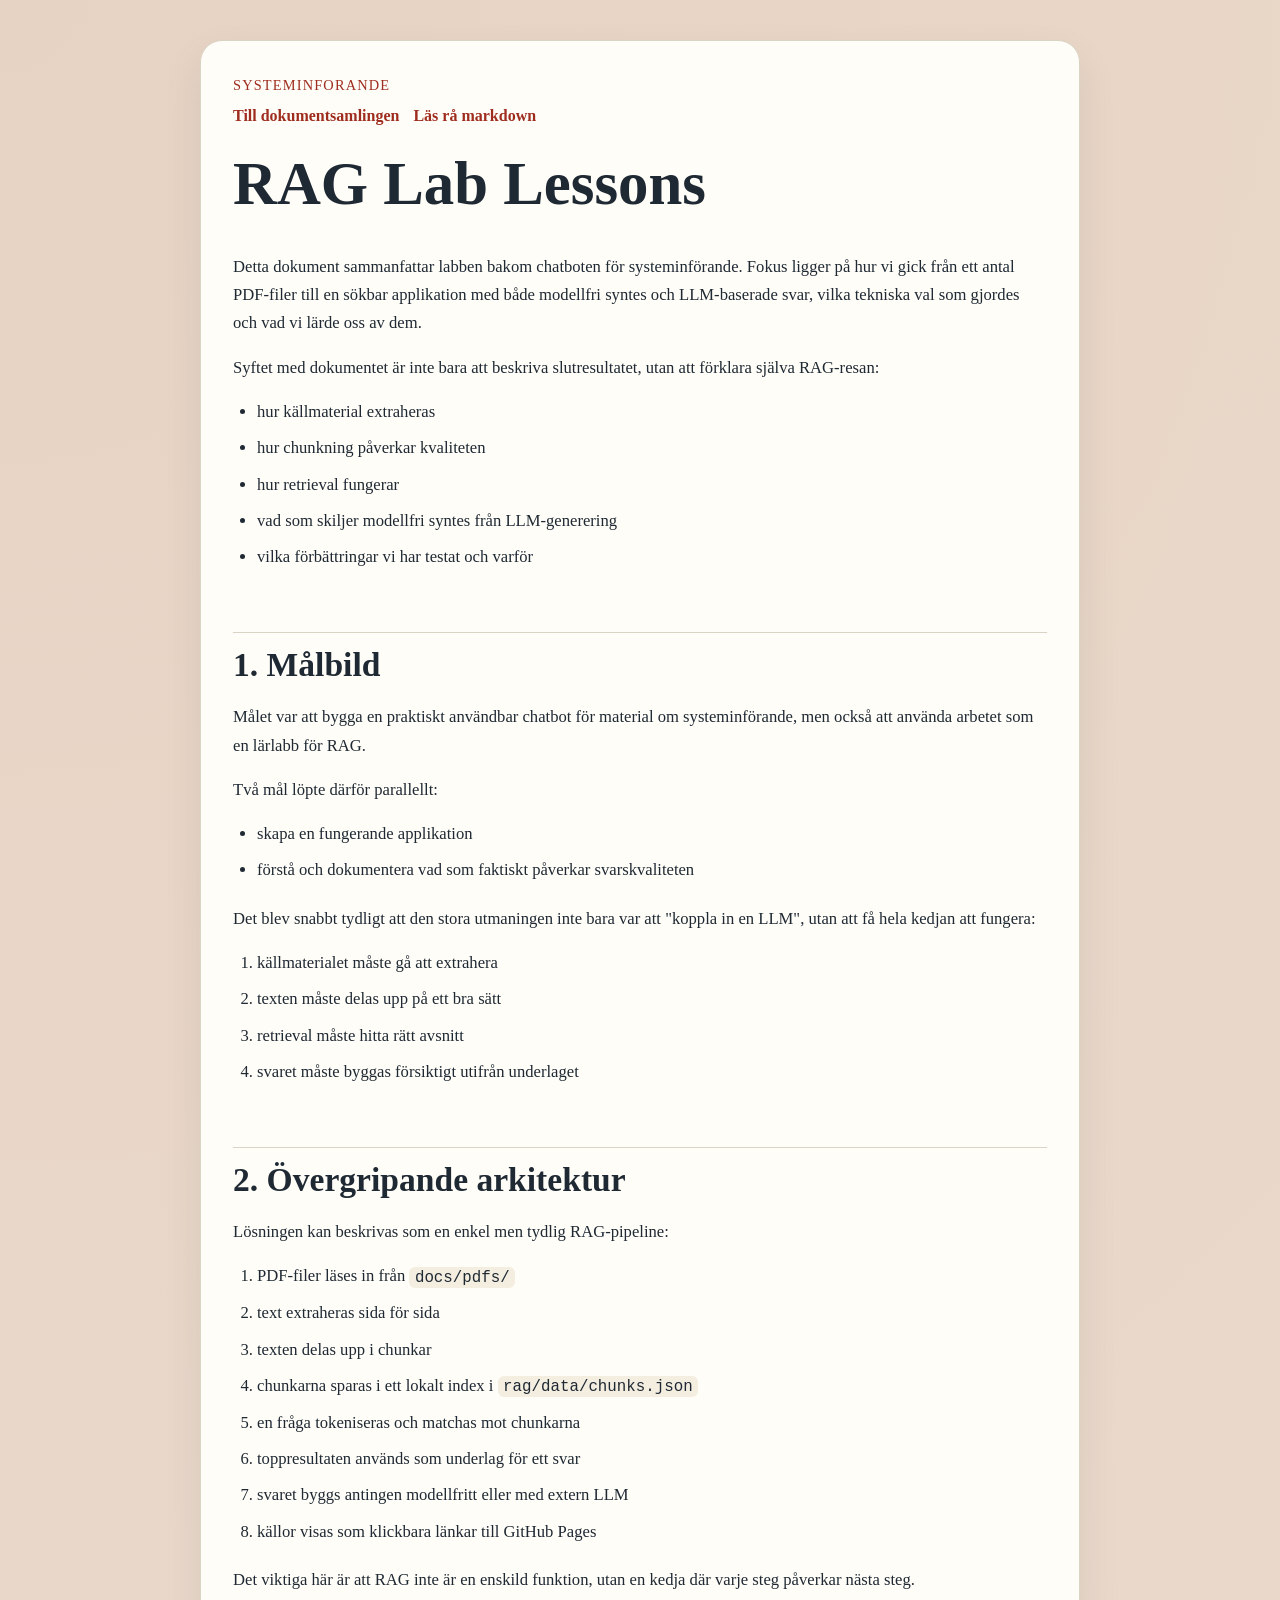
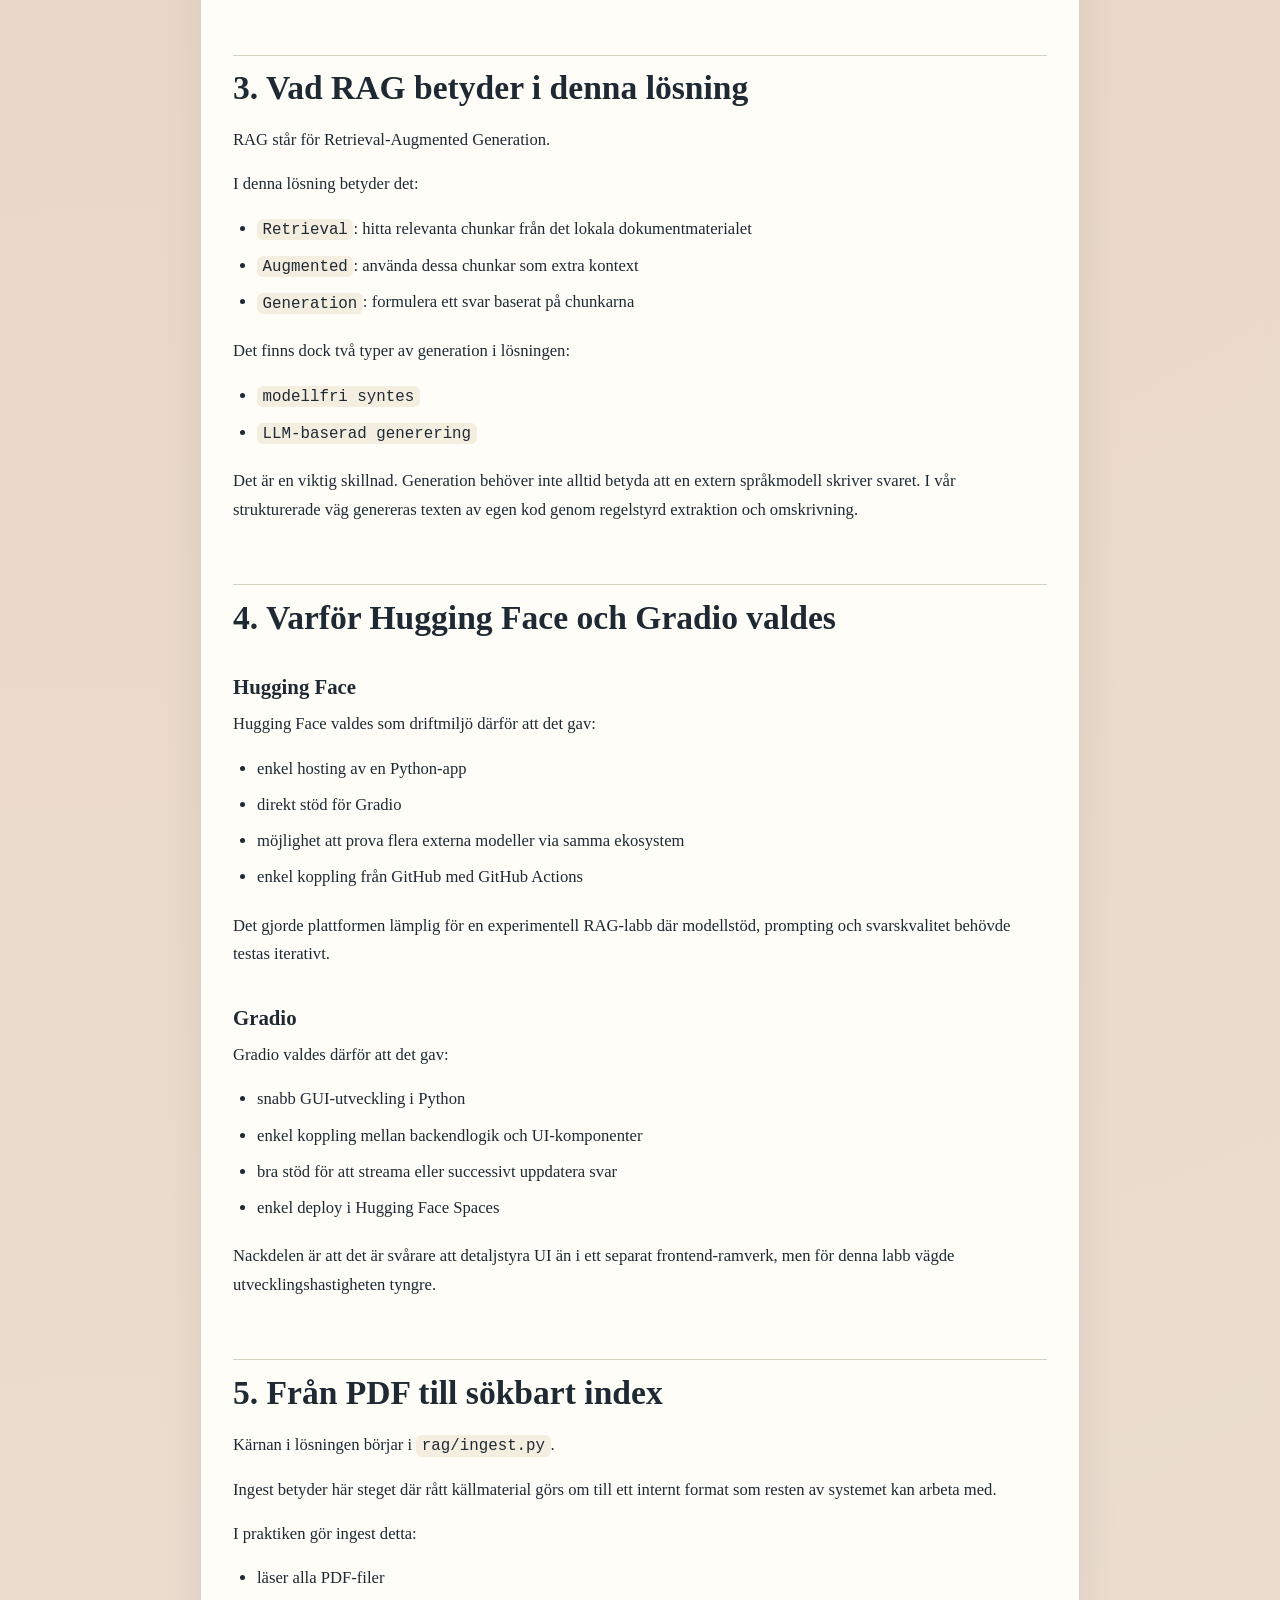
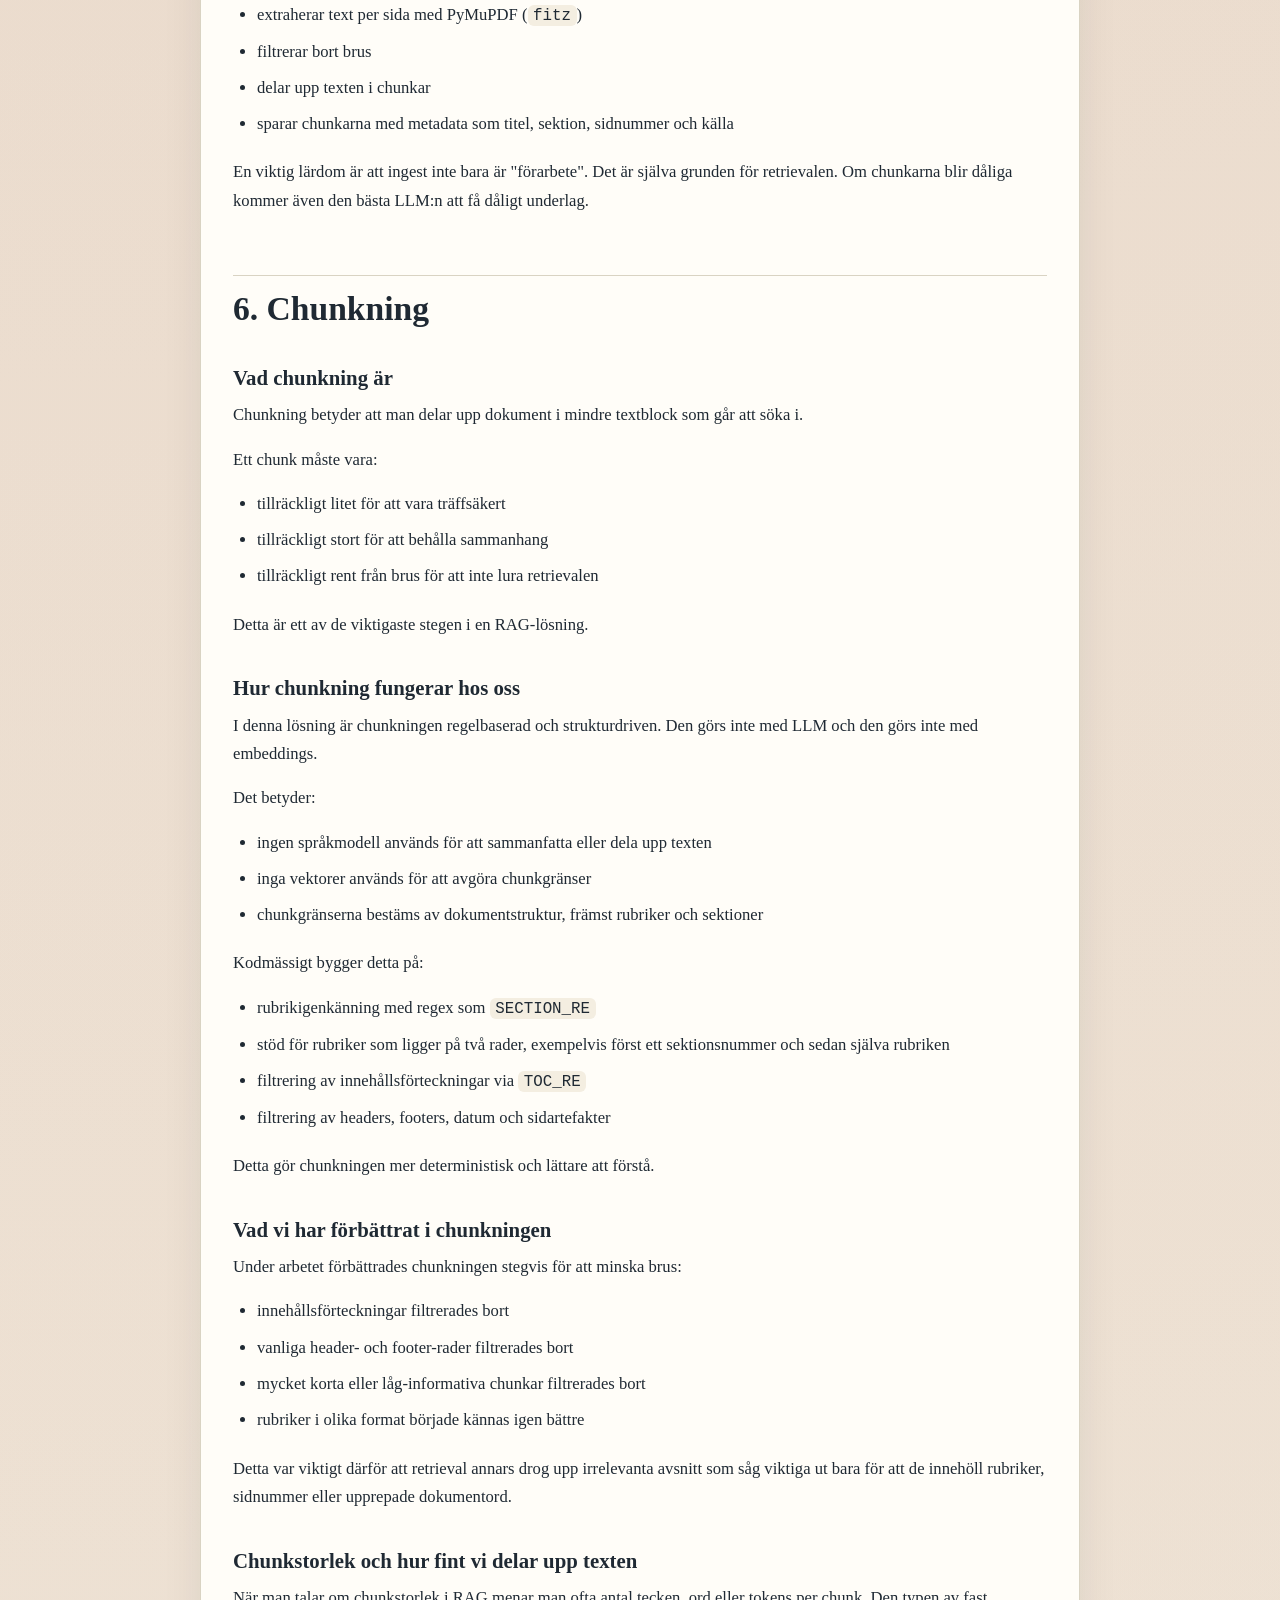
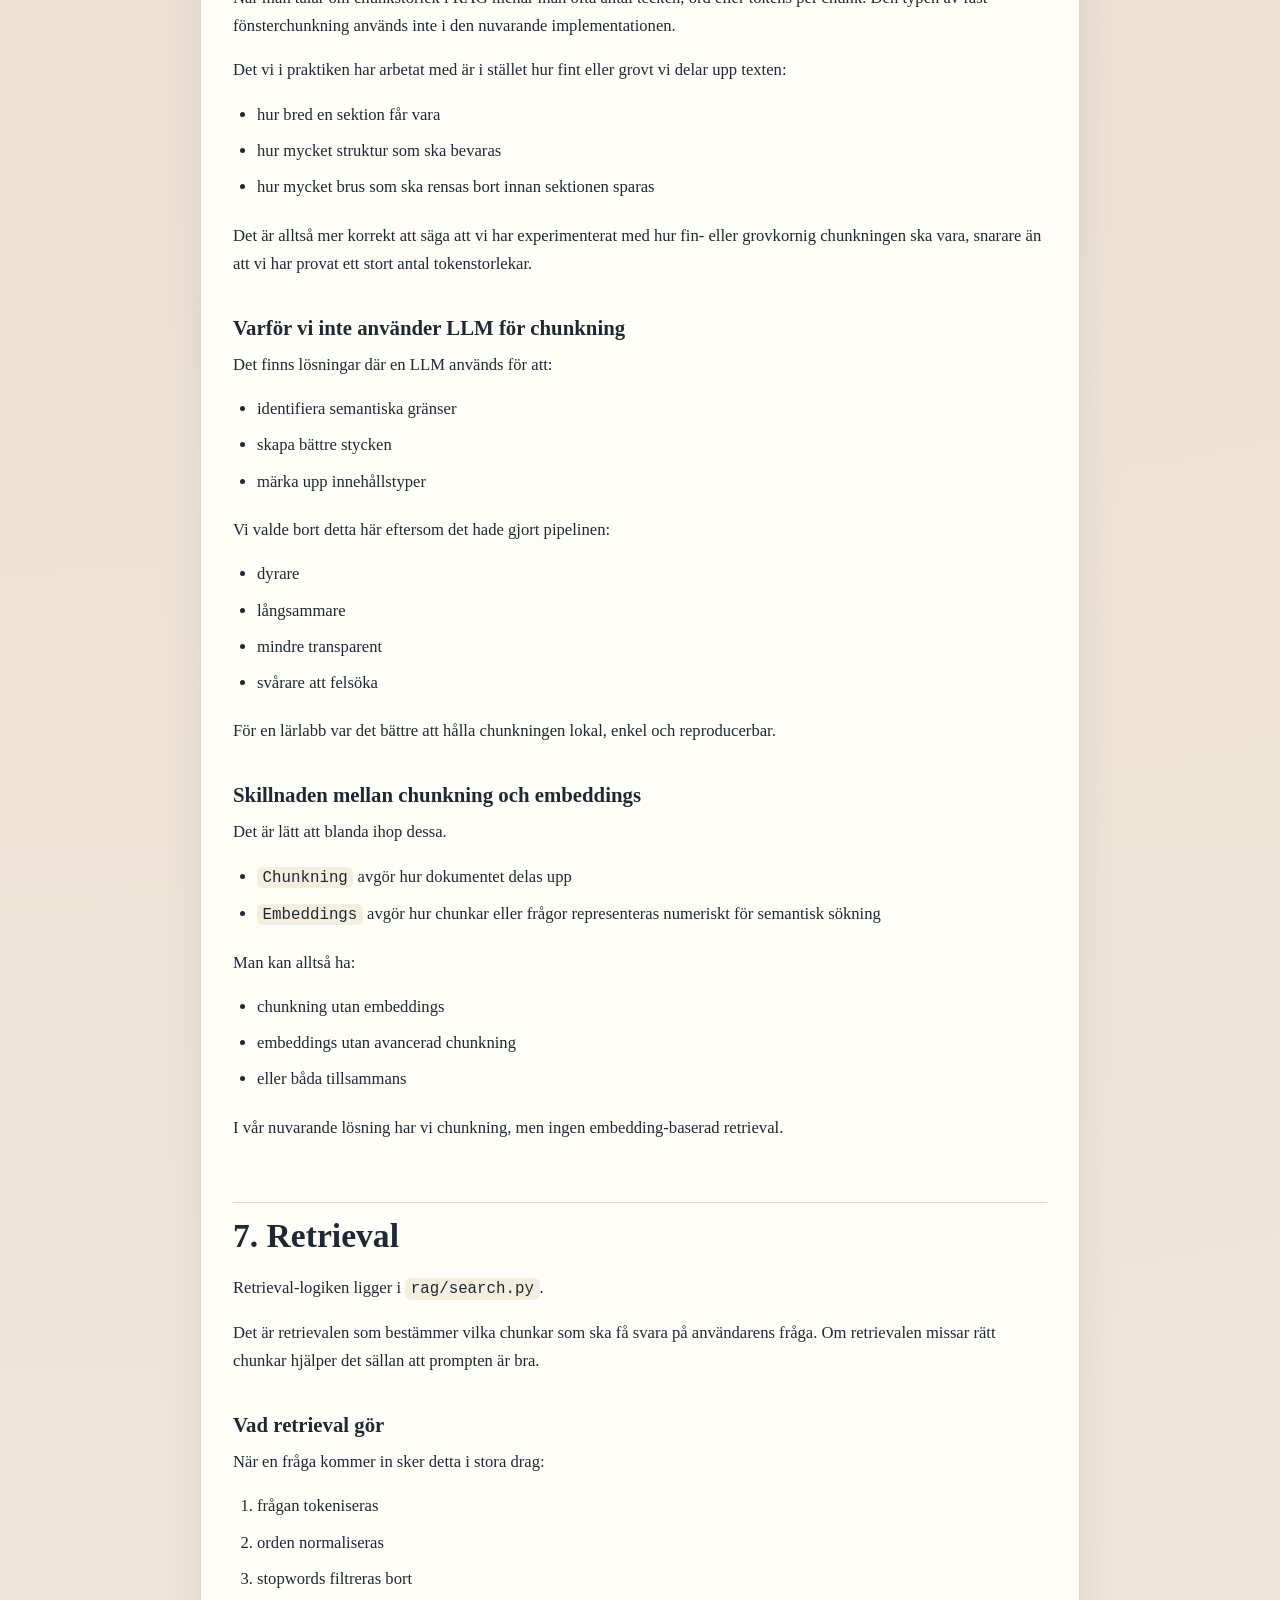
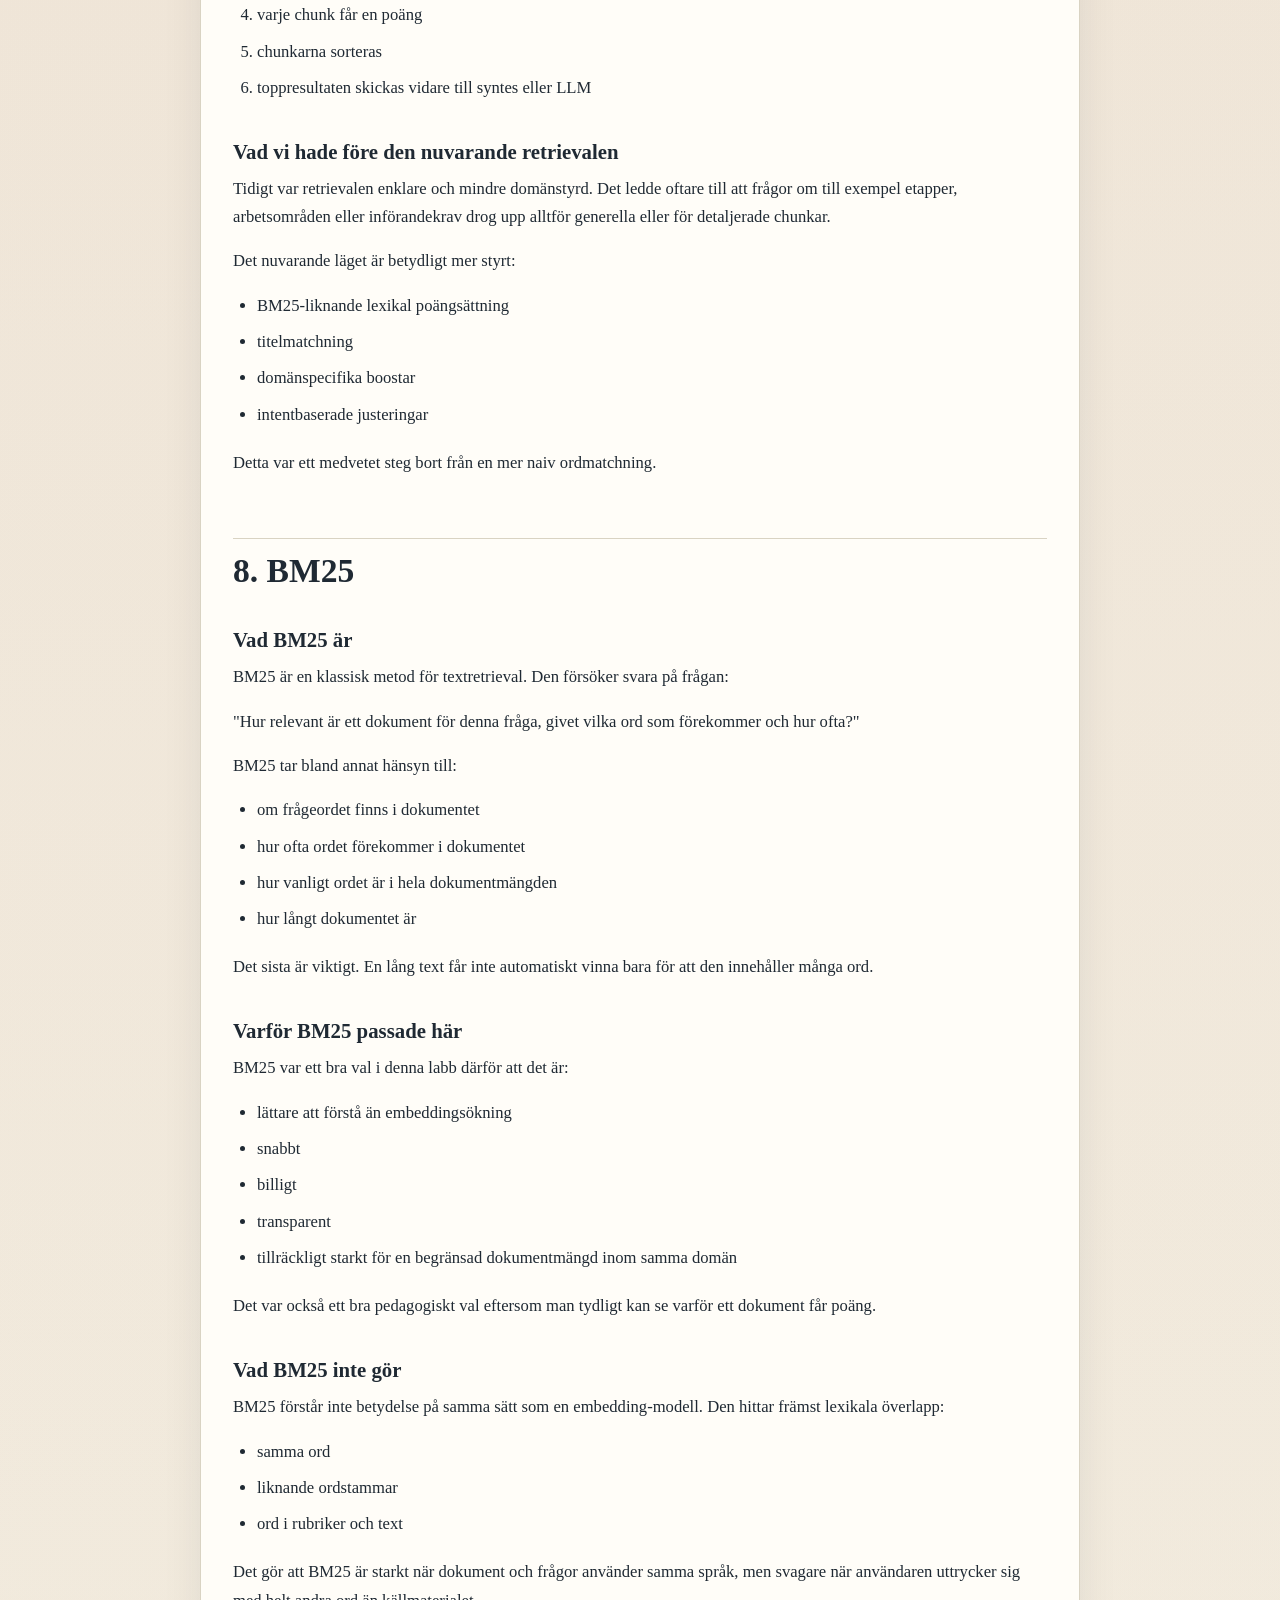
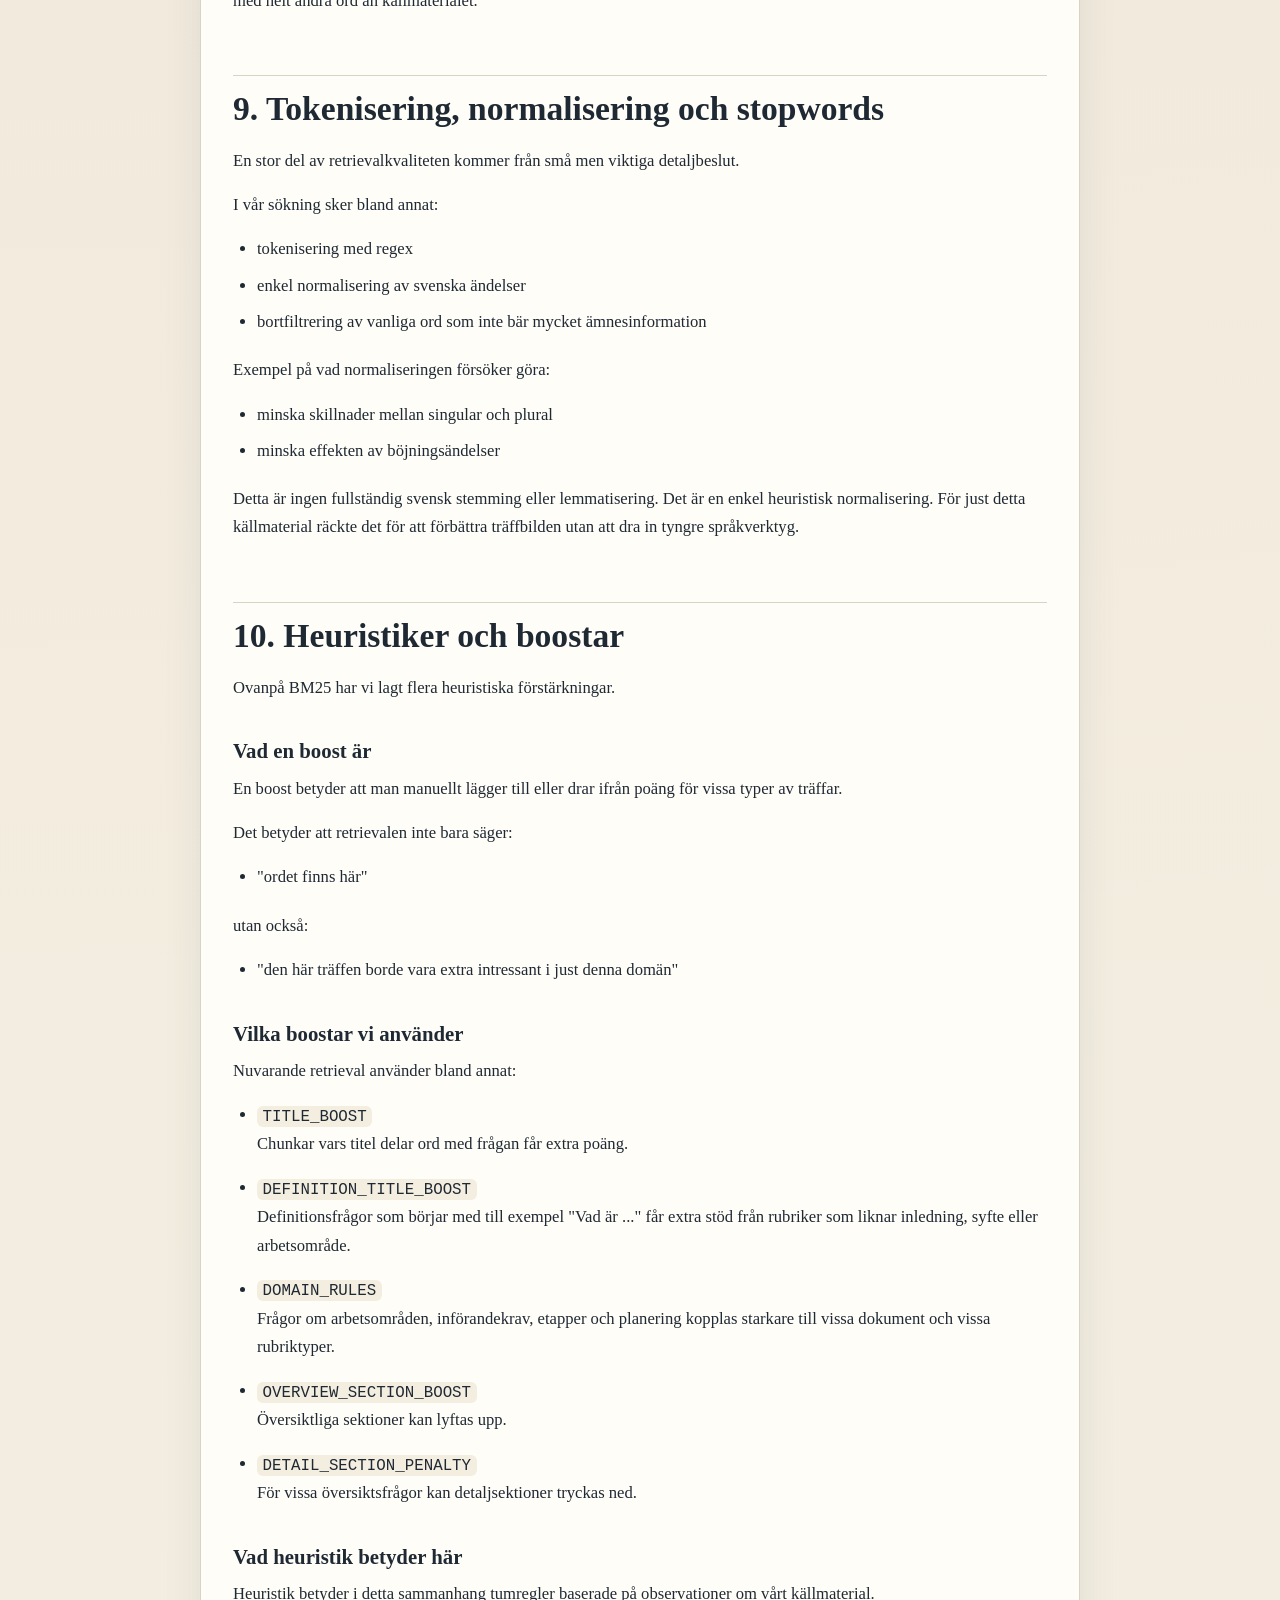
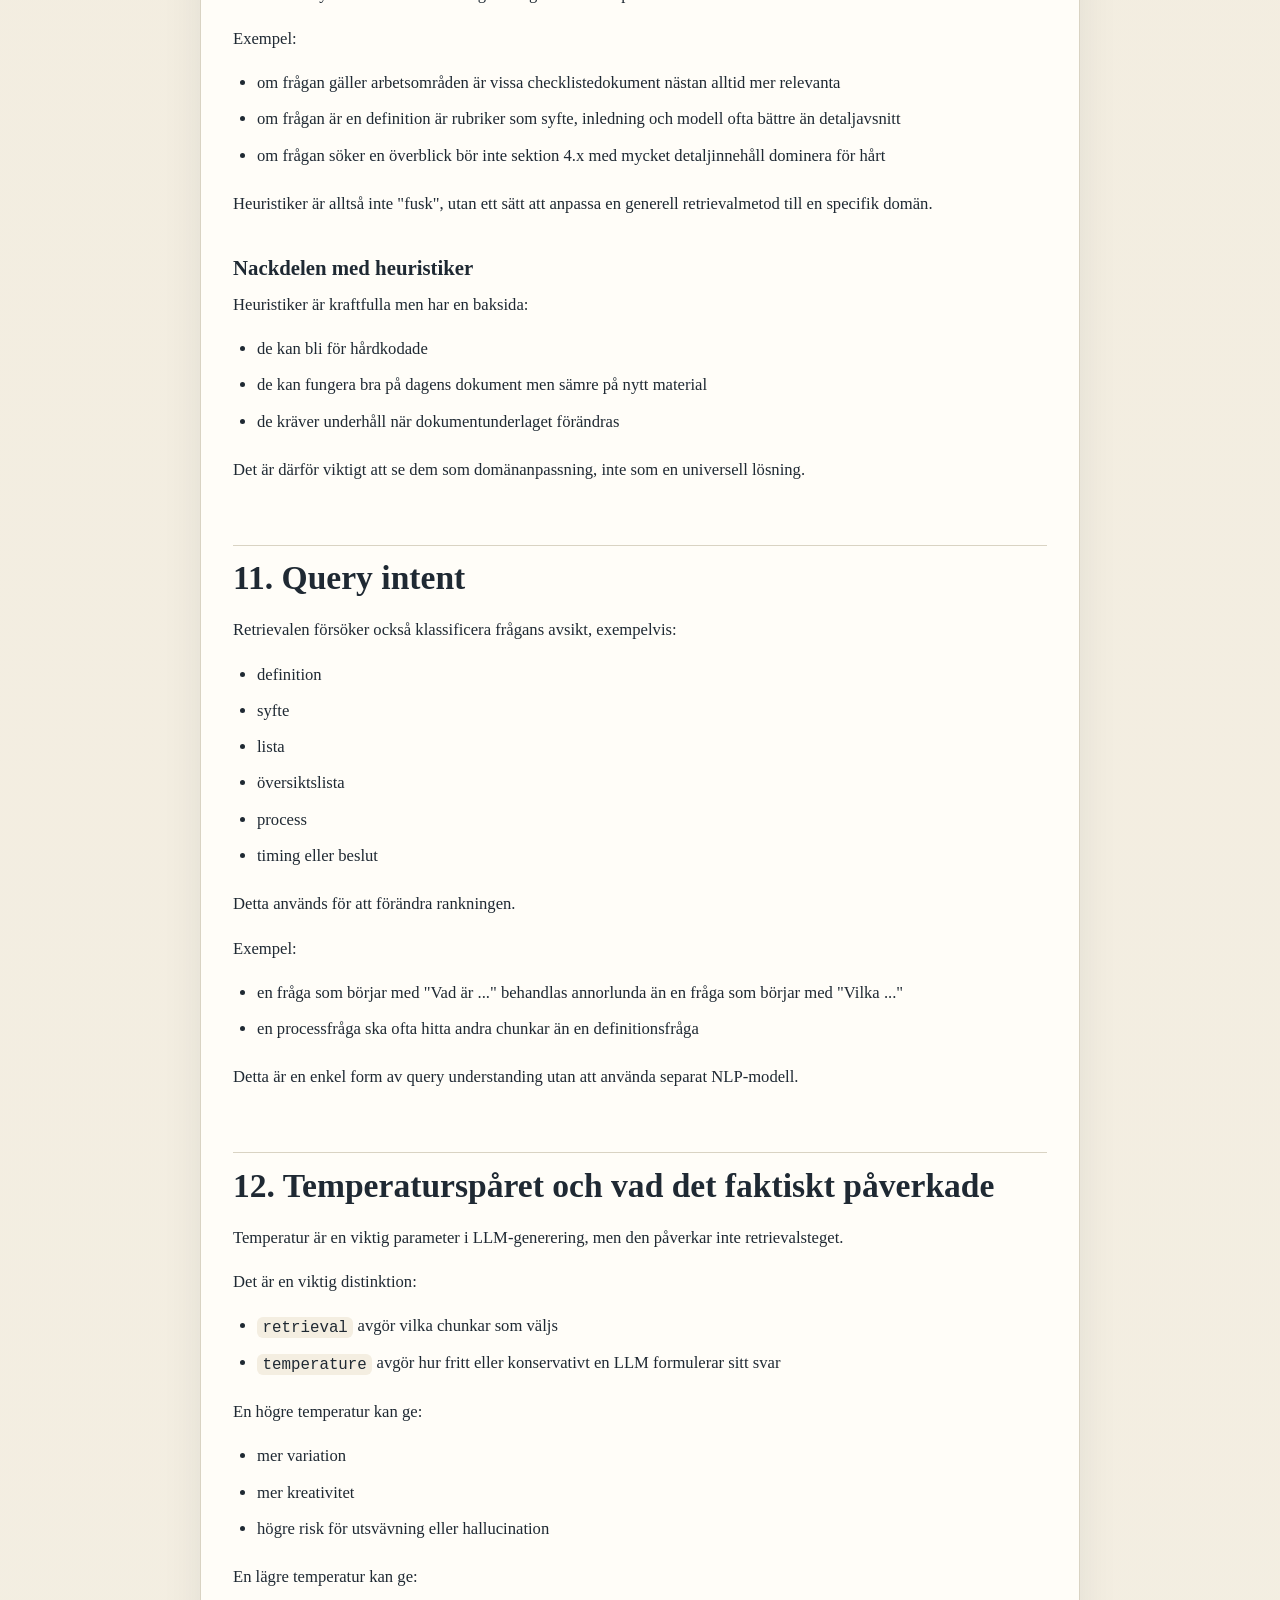
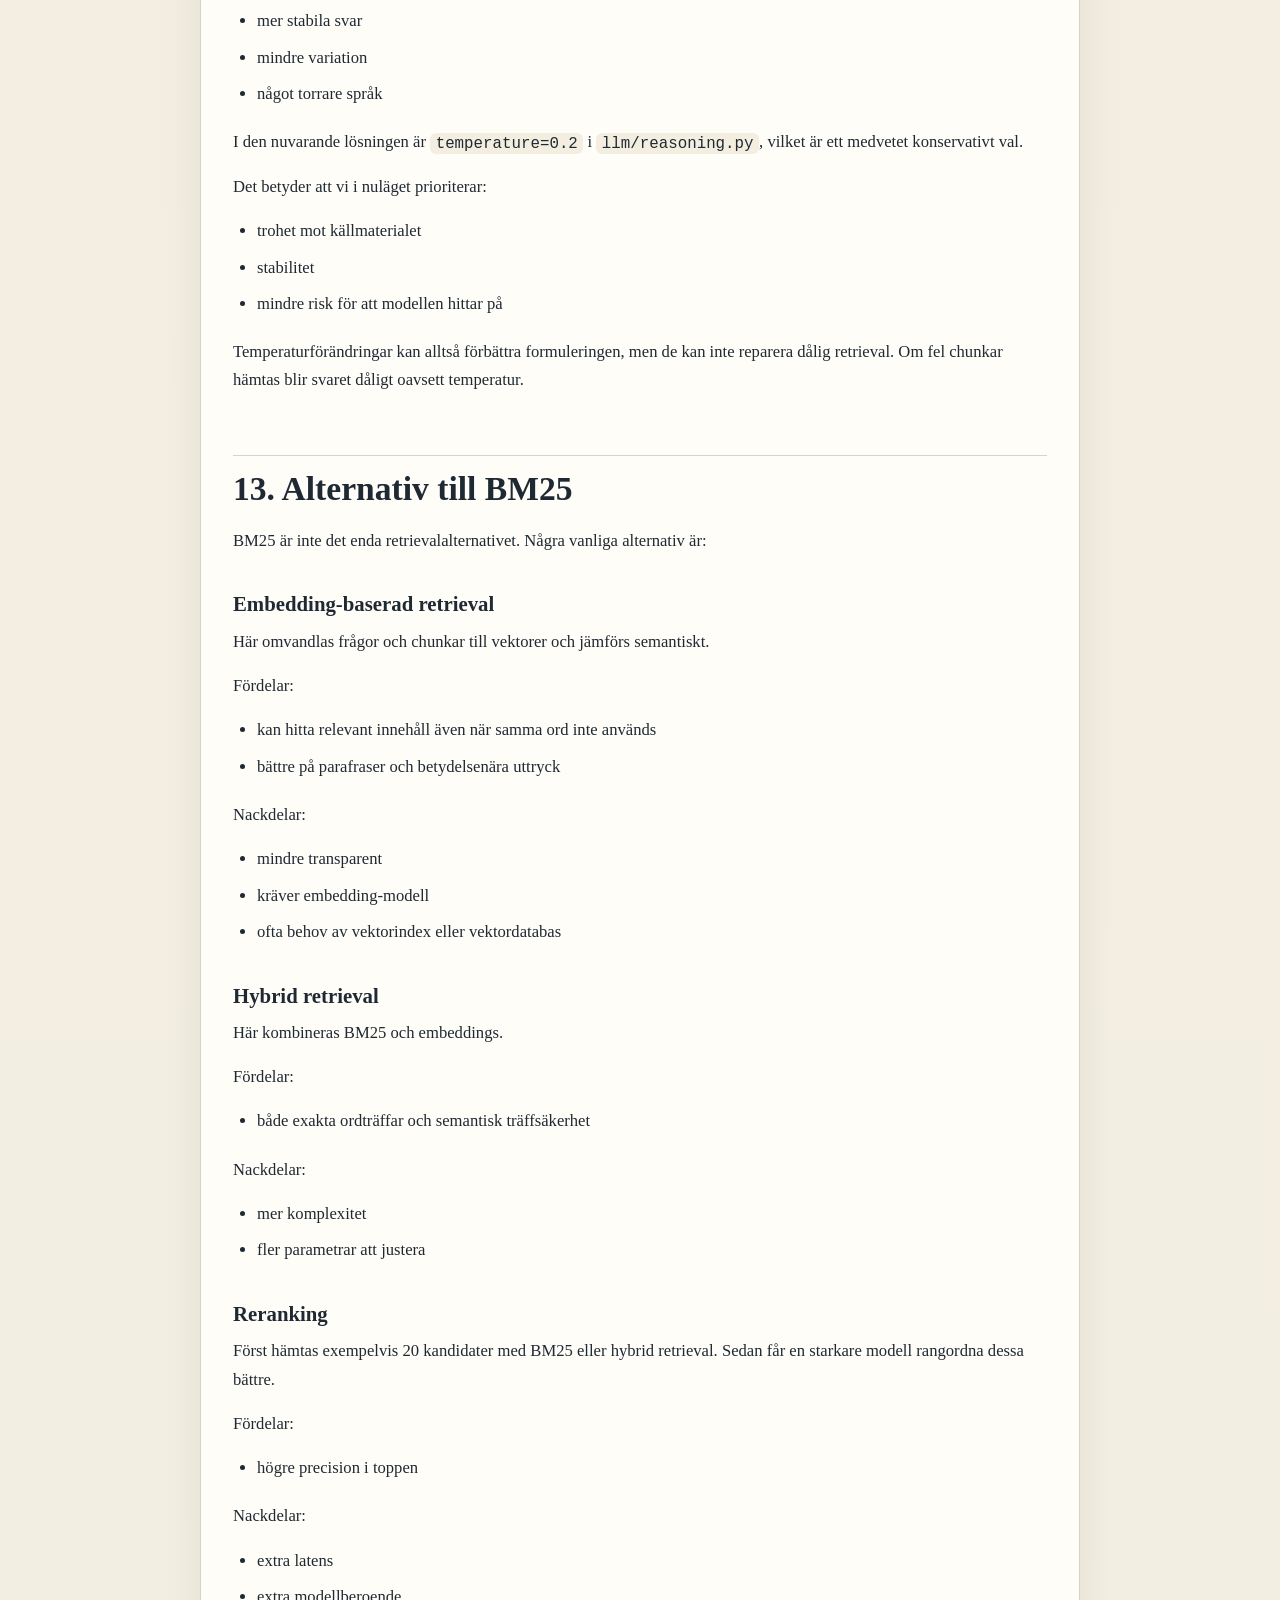
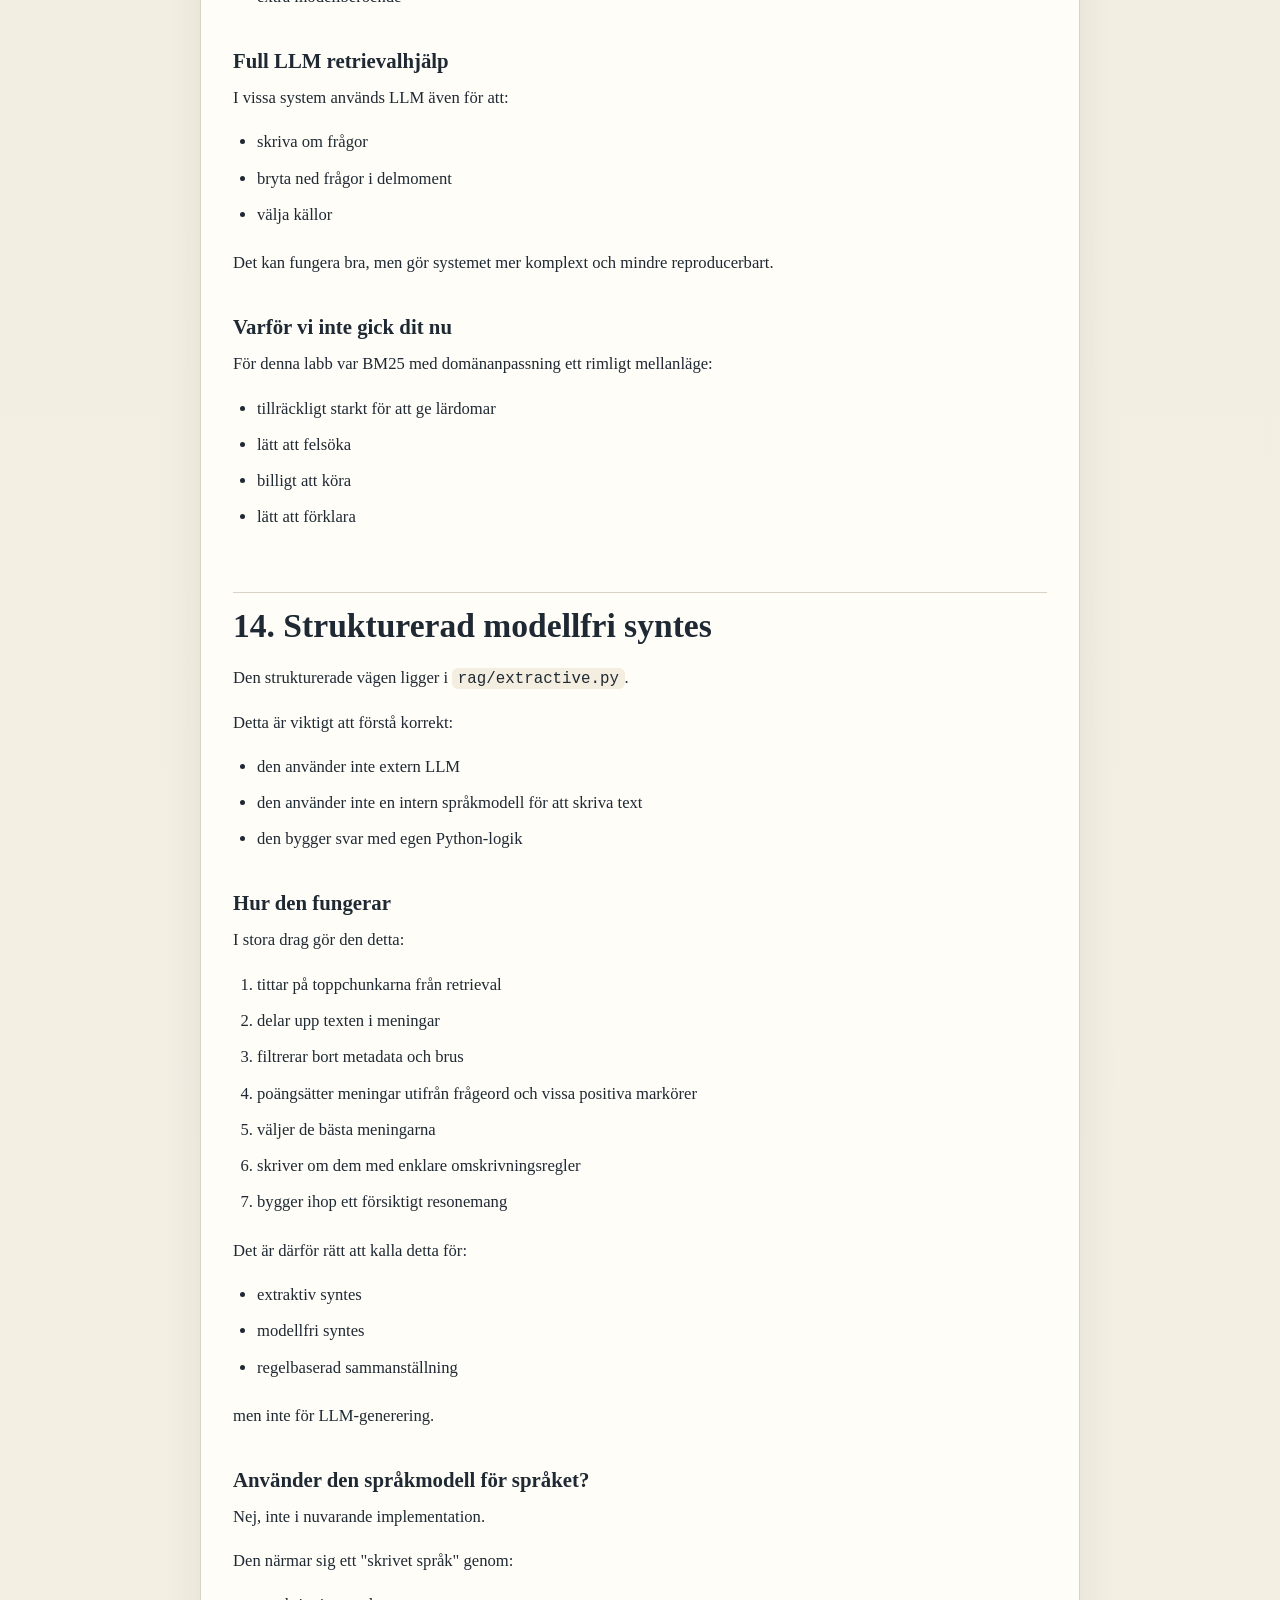
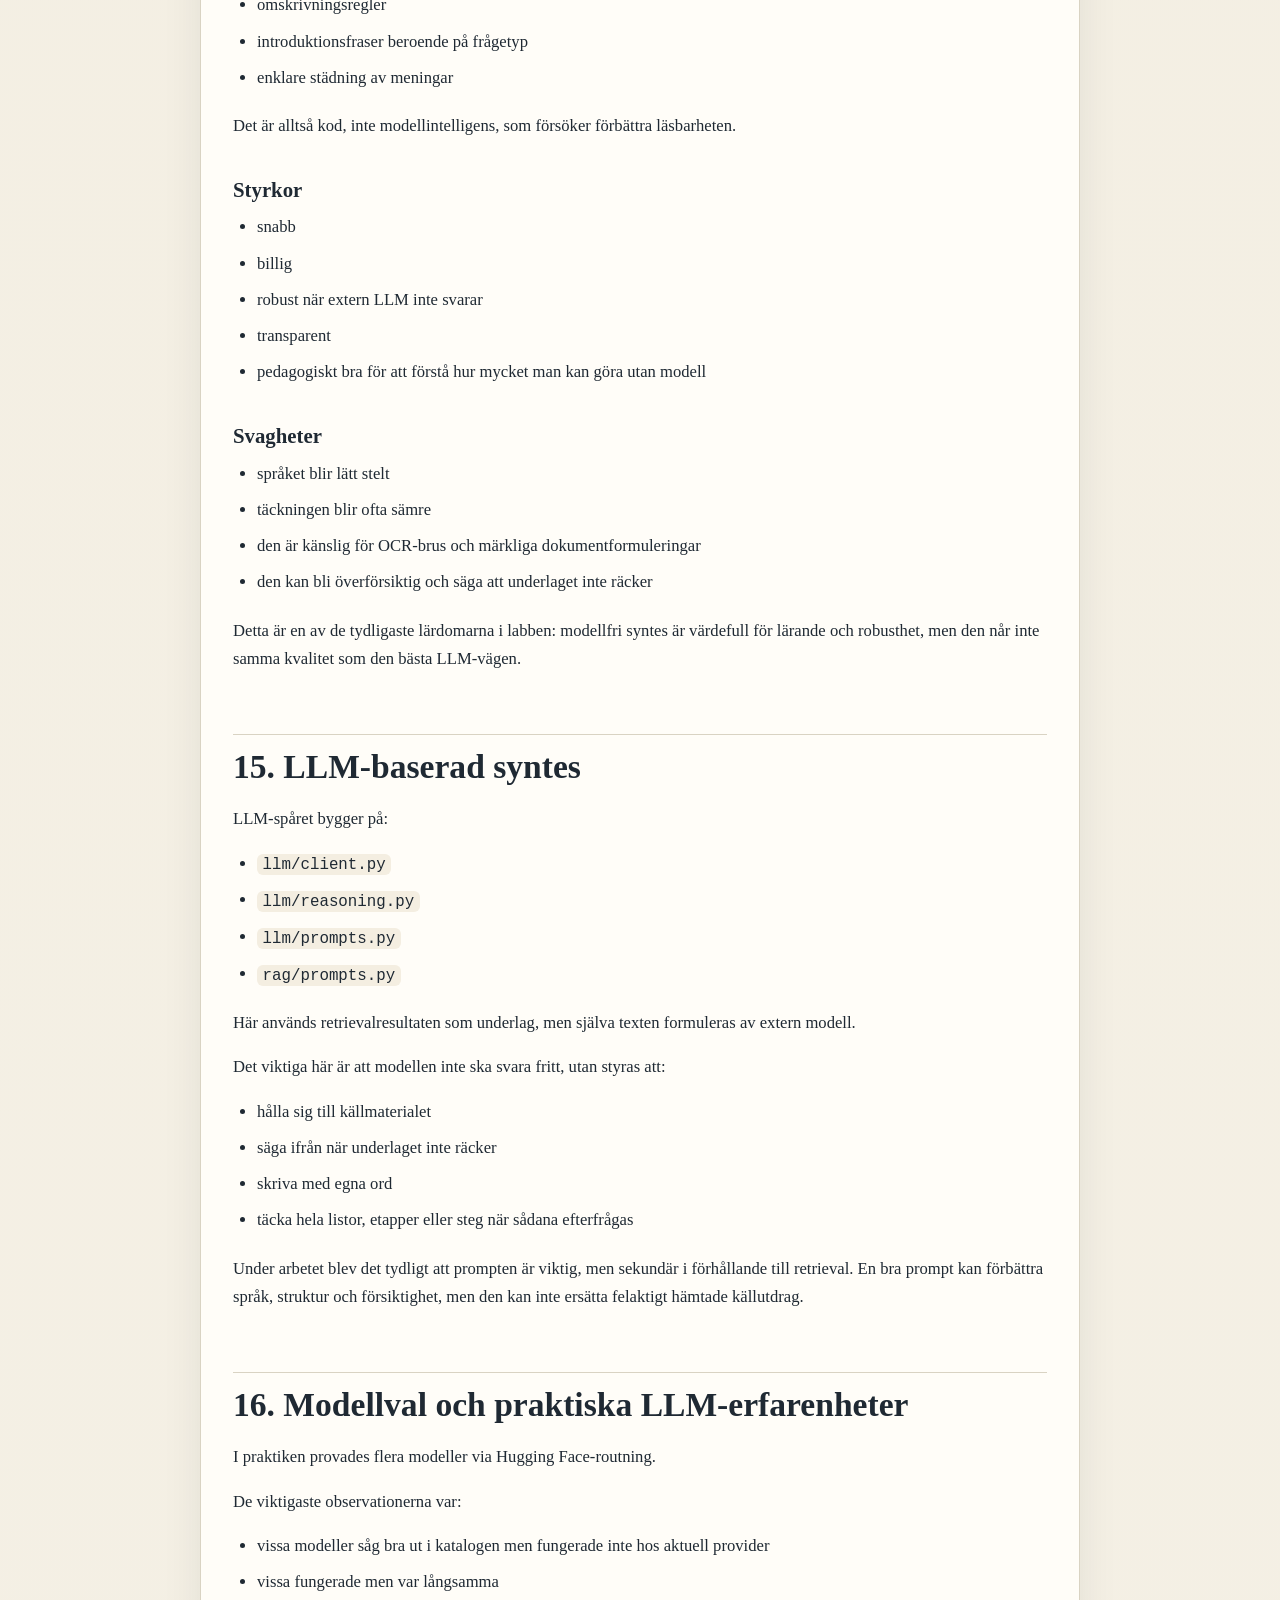
==== docs/rag-lab-lessons.html @ 5f184241 "new LLM model and public RAG description" ====
<!doctype html>
<html lang="sv">
  <head>
    <meta charset="utf-8">
    <meta name="viewport" content="width=device-width, initial-scale=1">
    <title>RAG Lab Lessons</title>
    <style>
      :root {
        color-scheme: light;
        --bg: #f6f3ea;
        --panel: #fffdf8;
        --text: #1f2933;
        --muted: #52606d;
        --line: #d9d3c3;
        --accent: #9f2d1f;
        --code-bg: #f4eee1;
      }

      * {
        box-sizing: border-box;
      }

      body {
        margin: 0;
        font-family: Georgia, "Times New Roman", serif;
        background:
          radial-gradient(circle at top left, rgba(159, 45, 31, 0.12), transparent 35%),
          linear-gradient(180deg, #f1eadb 0%, var(--bg) 100%);
        color: var(--text);
      }

      main {
        max-width: 920px;
        margin: 0 auto;
        padding: 40px 20px 72px;
      }

      .panel {
        background: var(--panel);
        border: 1px solid var(--line);
        border-radius: 22px;
        padding: 32px;
        box-shadow: 0 18px 40px rgba(31, 41, 51, 0.08);
      }

      .eyebrow {
        margin: 0 0 10px;
        font-size: 0.9rem;
        letter-spacing: 0.08em;
        text-transform: uppercase;
        color: var(--accent);
      }

      h1, h2, h3, h4 {
        margin-top: 1.8em;
        margin-bottom: 0.55em;
        line-height: 1.15;
      }

      h1 {
        margin-top: 0;
        font-size: clamp(2.2rem, 6vw, 3.8rem);
      }

      h2 {
        font-size: clamp(1.5rem, 3.2vw, 2.1rem);
        padding-top: 0.4em;
        border-top: 1px solid var(--line);
      }

      h3 {
        font-size: 1.3rem;
      }

      p, li {
        font-size: 1.04rem;
        line-height: 1.7;
      }

      p {
        margin: 0 0 16px;
      }

      ul, ol {
        margin: 0 0 20px 24px;
        padding: 0;
      }

      li + li {
        margin-top: 8px;
      }

      a {
        color: var(--accent);
      }

      code {
        font-family: "SFMono-Regular", Consolas, monospace;
        font-size: 0.95em;
        background: var(--code-bg);
        padding: 0.1em 0.35em;
        border-radius: 6px;
      }

      pre {
        overflow-x: auto;
        background: var(--code-bg);
        padding: 16px;
        border-radius: 14px;
        border: 1px solid var(--line);
      }

      pre code {
        background: transparent;
        padding: 0;
      }

      .top-links {
        display: flex;
        flex-wrap: wrap;
        gap: 14px;
        margin-bottom: 24px;
      }

      .top-links a {
        text-decoration: none;
        font-weight: 600;
      }

      .muted {
        color: var(--muted);
      }
    </style>
  </head>
  <body>
    <main>
      <section class="panel">
        <p class="eyebrow">Systeminforande</p>
        <div class="top-links">
          <a href="./index.html">Till dokumentsamlingen</a>
          <a href="./RAG_LAB_LESSONS.md">Läs rå markdown</a>
        </div>
        <div id="content">
          <p class="muted">Laddar dokumentet…</p>
        </div>
      </section>
    </main>
    <script>
      function escapeHtml(text) {
        return text
          .replace(/&/g, "&amp;")
          .replace(/</g, "&lt;")
          .replace(/>/g, "&gt;");
      }

      function renderInline(text) {
        const escaped = escapeHtml(text);
        return escaped
          .replace(/`([^`]+)`/g, "<code>$1</code>")
          .replace(/\*\*([^*]+)\*\*/g, "<strong>$1</strong>")
          .replace(/\*([^*]+)\*/g, "<em>$1</em>");
      }

      function renderMarkdown(markdown) {
        const lines = markdown.replace(/\r\n/g, "\n").split("\n");
        const html = [];
        let inUl = false;
        let inOl = false;
        let inPre = false;
        let paragraph = [];

        function closeParagraph() {
          if (!paragraph.length) {
            return;
          }
          html.push("<p>" + renderInline(paragraph.join(" ")) + "</p>");
          paragraph = [];
        }

        function closeLists() {
          if (inUl) {
            html.push("</ul>");
            inUl = false;
          }
          if (inOl) {
            html.push("</ol>");
            inOl = false;
          }
        }

        for (const line of lines) {
          if (line.startsWith("```")) {
            closeParagraph();
            closeLists();
            if (!inPre) {
              html.push("<pre><code>");
              inPre = true;
            } else {
              html.push("</code></pre>");
              inPre = false;
            }
            continue;
          }

          if (inPre) {
            html.push(escapeHtml(line) + "\n");
            continue;
          }

          if (!line.trim()) {
            closeParagraph();
            closeLists();
            continue;
          }

          const heading = line.match(/^(#{1,4})\s+(.*)$/);
          if (heading) {
            closeParagraph();
            closeLists();
            const level = heading[1].length;
            html.push(`<h${level}>${renderInline(heading[2].trim())}</h${level}>`);
            continue;
          }

          const ordered = line.match(/^\d+\.\s+(.*)$/);
          if (ordered) {
            closeParagraph();
            if (inUl) {
              html.push("</ul>");
              inUl = false;
            }
            if (!inOl) {
              html.push("<ol>");
              inOl = true;
            }
            html.push("<li>" + renderInline(ordered[1].trim()) + "</li>");
            continue;
          }

          const unordered = line.match(/^-+\s+(.*)$/);
          if (unordered) {
            closeParagraph();
            if (inOl) {
              html.push("</ol>");
              inOl = false;
            }
            if (!inUl) {
              html.push("<ul>");
              inUl = true;
            }
            html.push("<li>" + renderInline(unordered[1].trim()) + "</li>");
            continue;
          }

          paragraph.push(line.trim());
        }

        closeParagraph();
        closeLists();
        if (inPre) {
          html.push("</code></pre>");
        }
        return html.join("\n");
      }

      fetch("./RAG_LAB_LESSONS.md")
        .then((response) => {
          if (!response.ok) {
            throw new Error("Kunde inte läsa markdownfilen.");
          }
          return response.text();
        })
        .then((markdown) => {
          document.getElementById("content").innerHTML = renderMarkdown(markdown);
        })
        .catch((error) => {
          document.getElementById("content").innerHTML =
            "<p>Kunde inte ladda dokumentet.</p><p class=\"muted\">" +
            escapeHtml(error.message) +
            "</p>";
        });
    </script>
  </body>
</html>
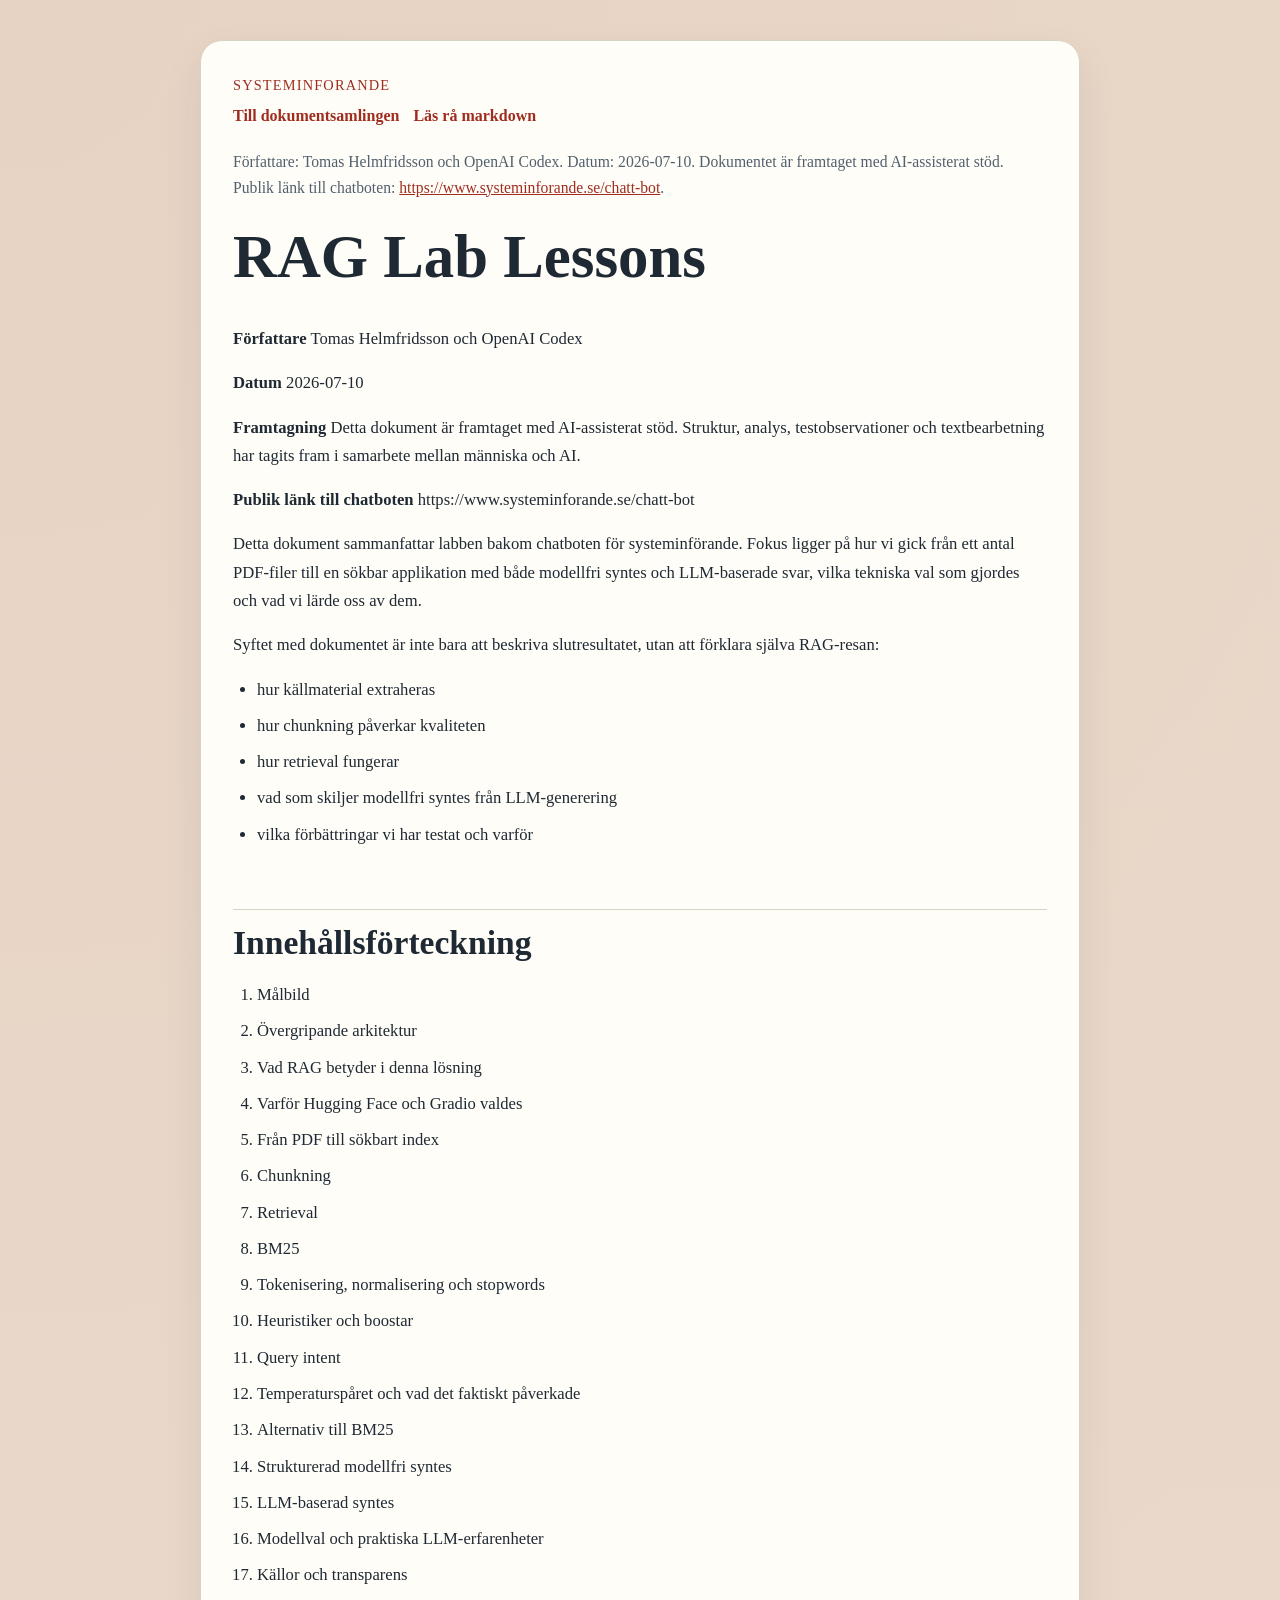
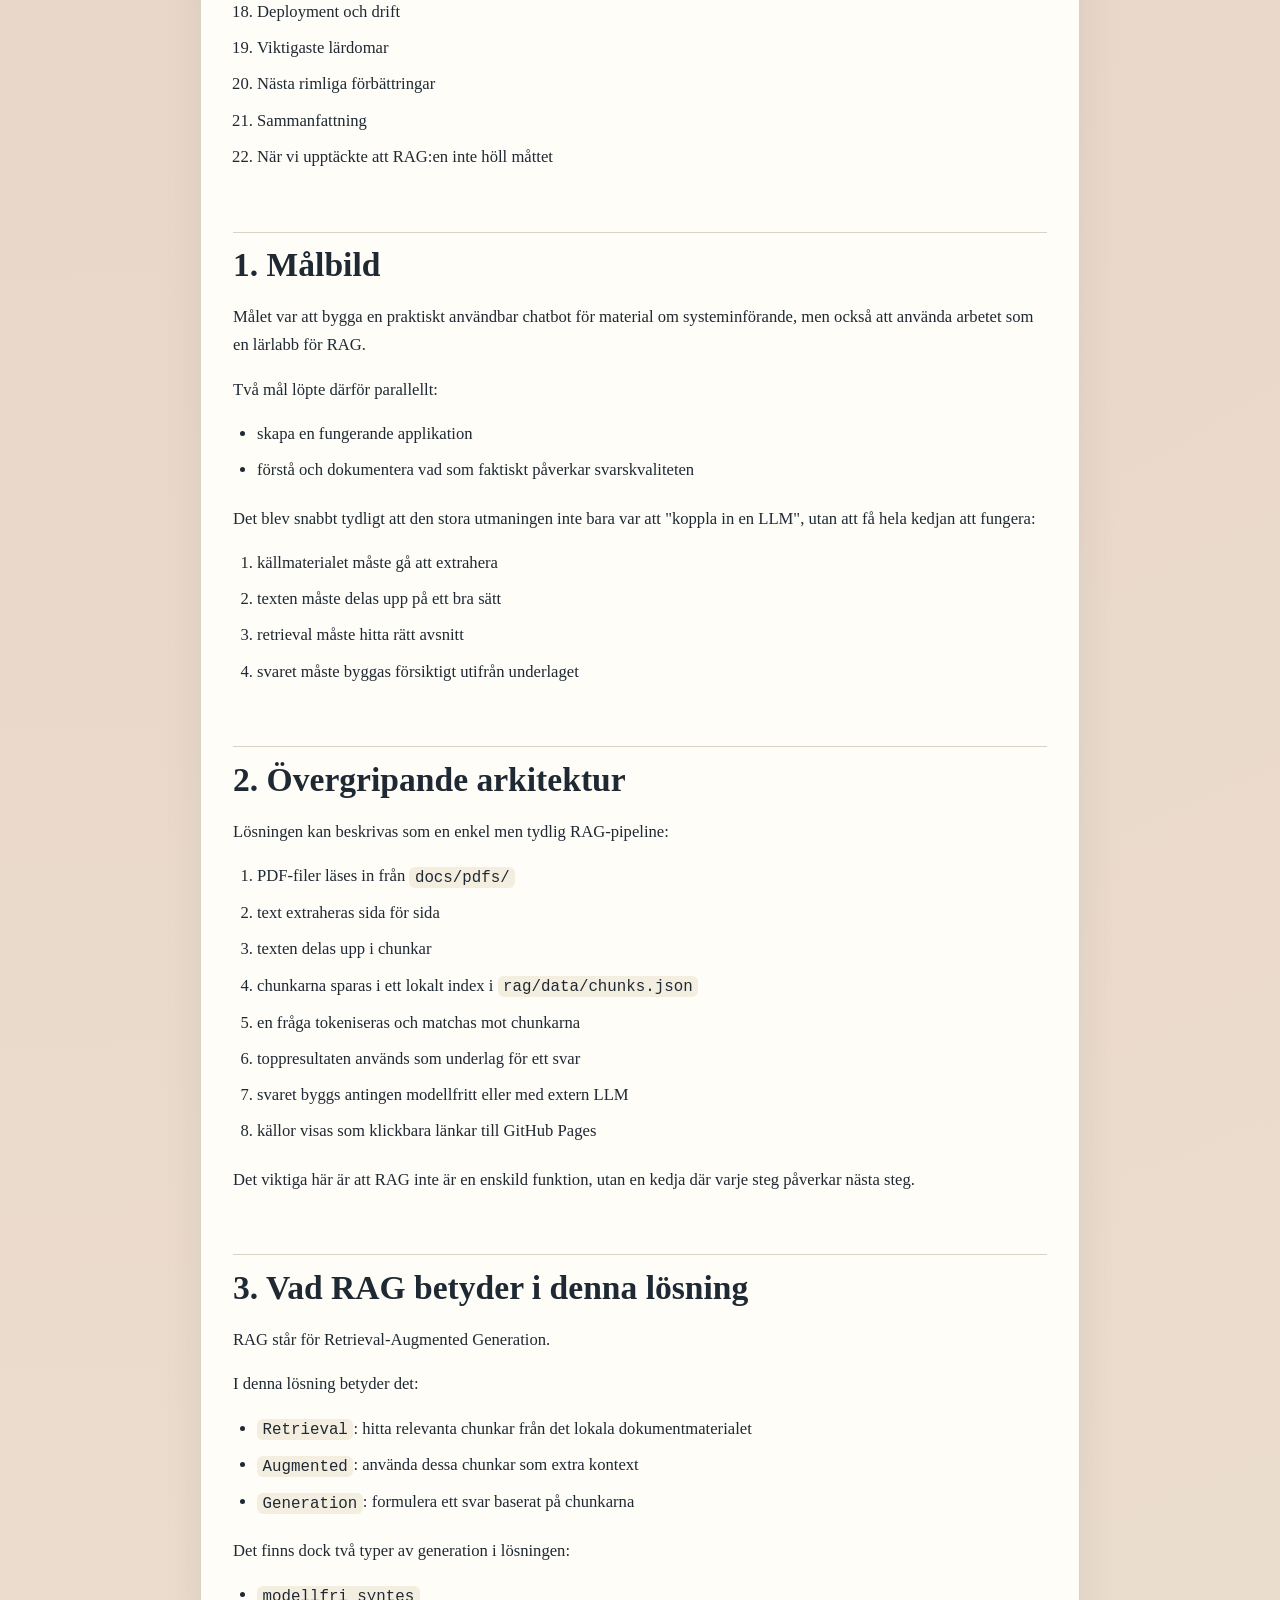
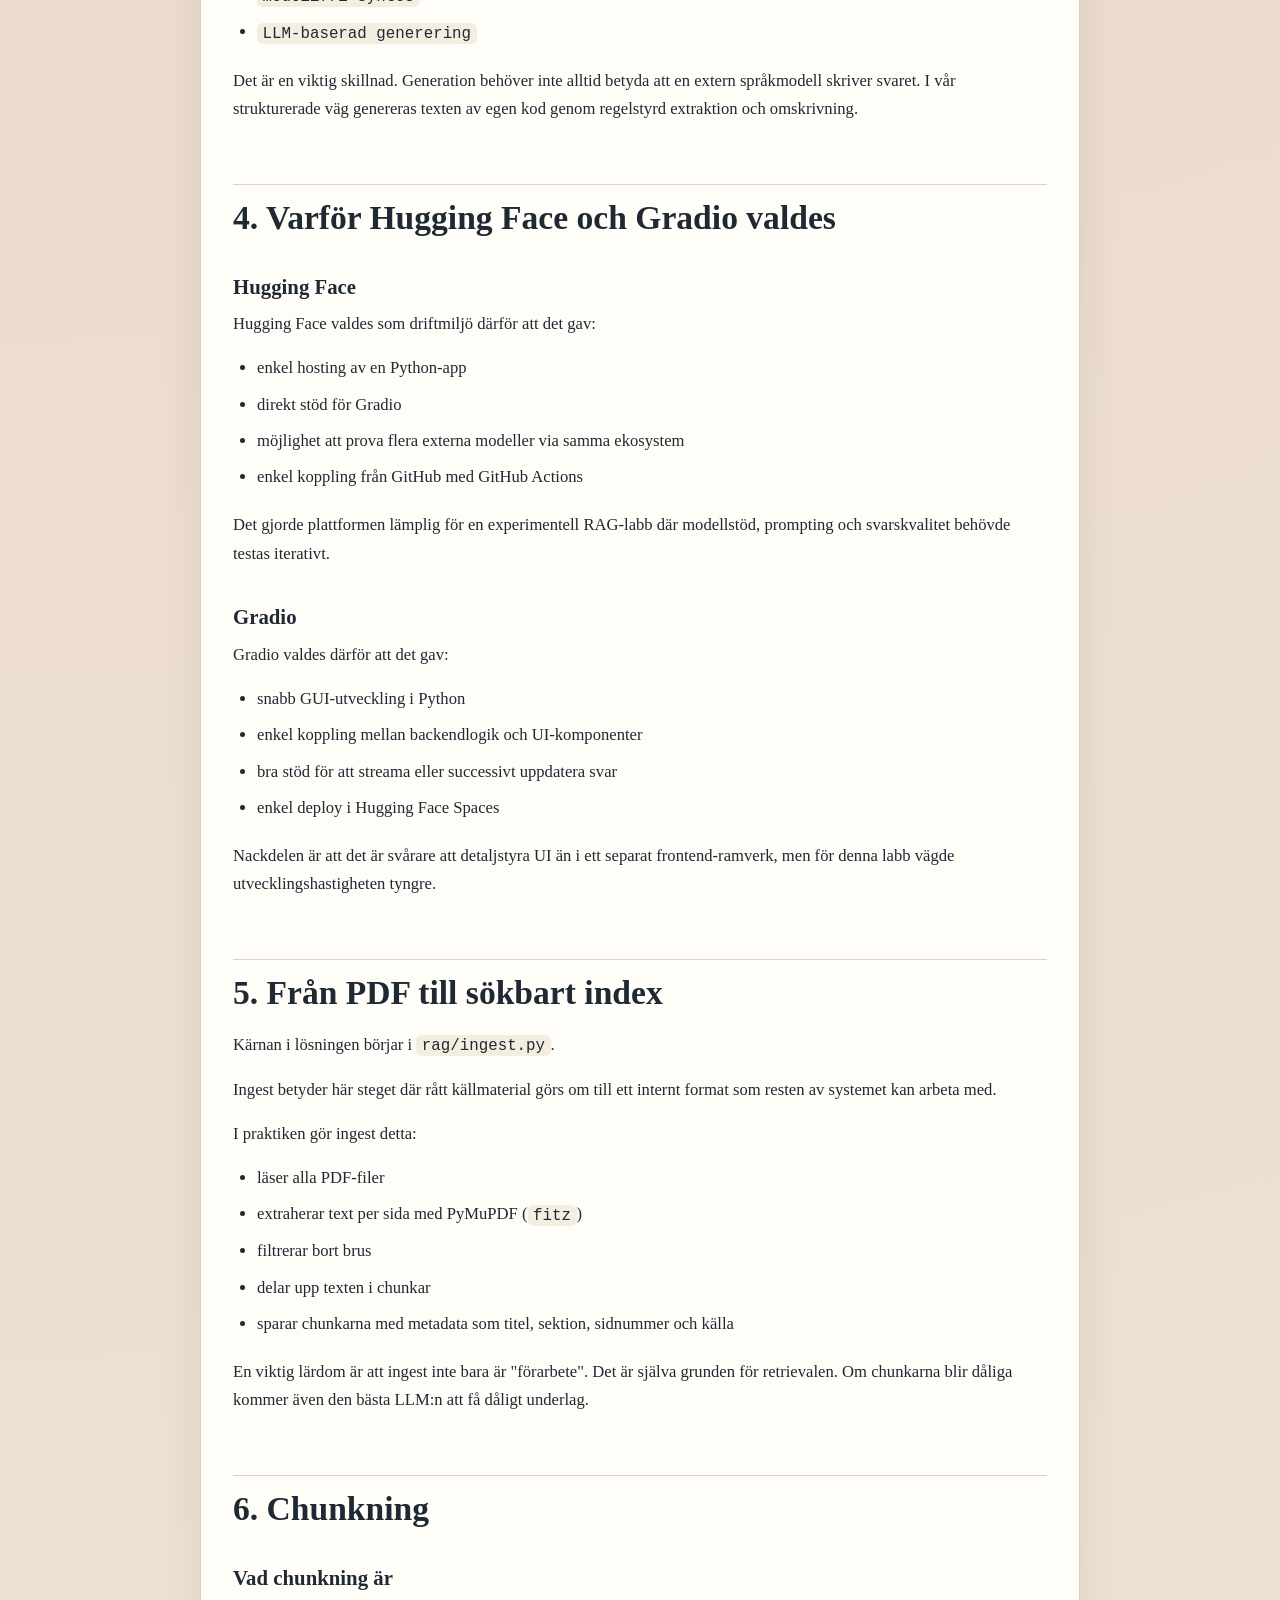
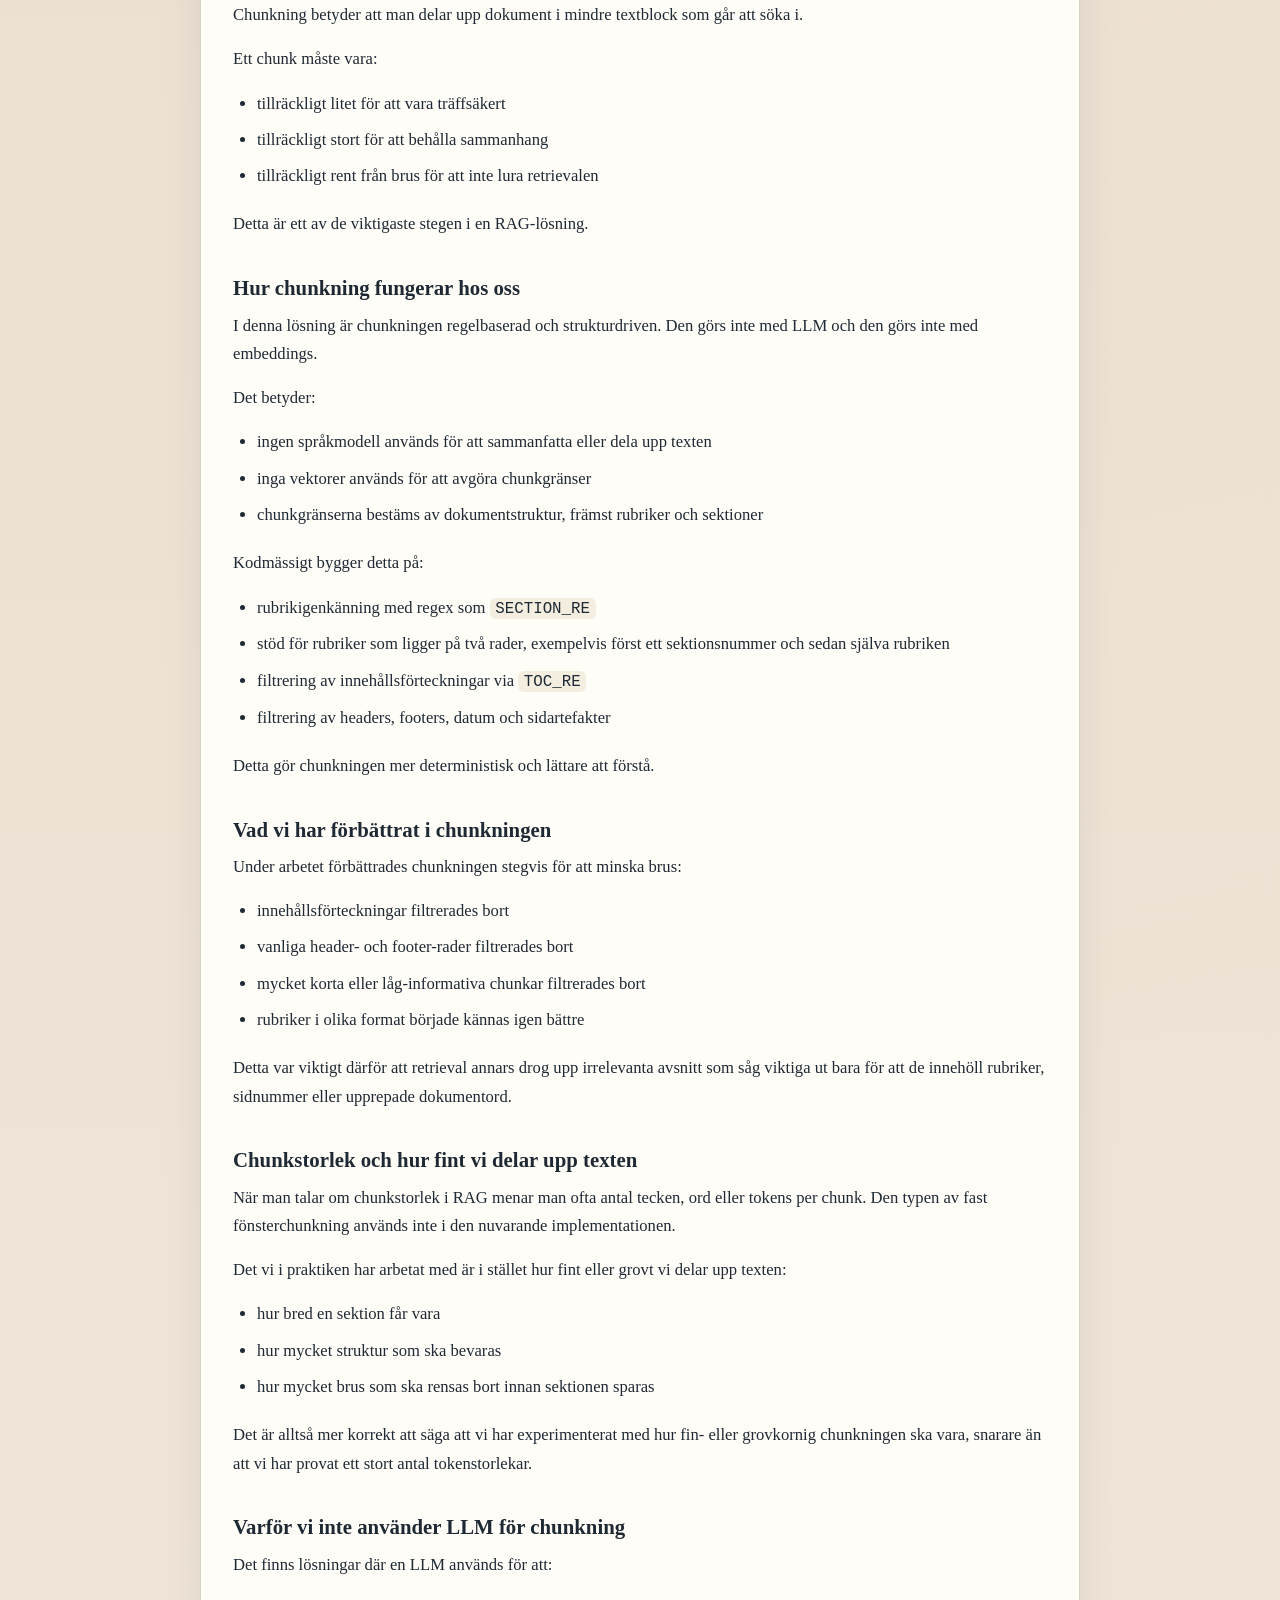
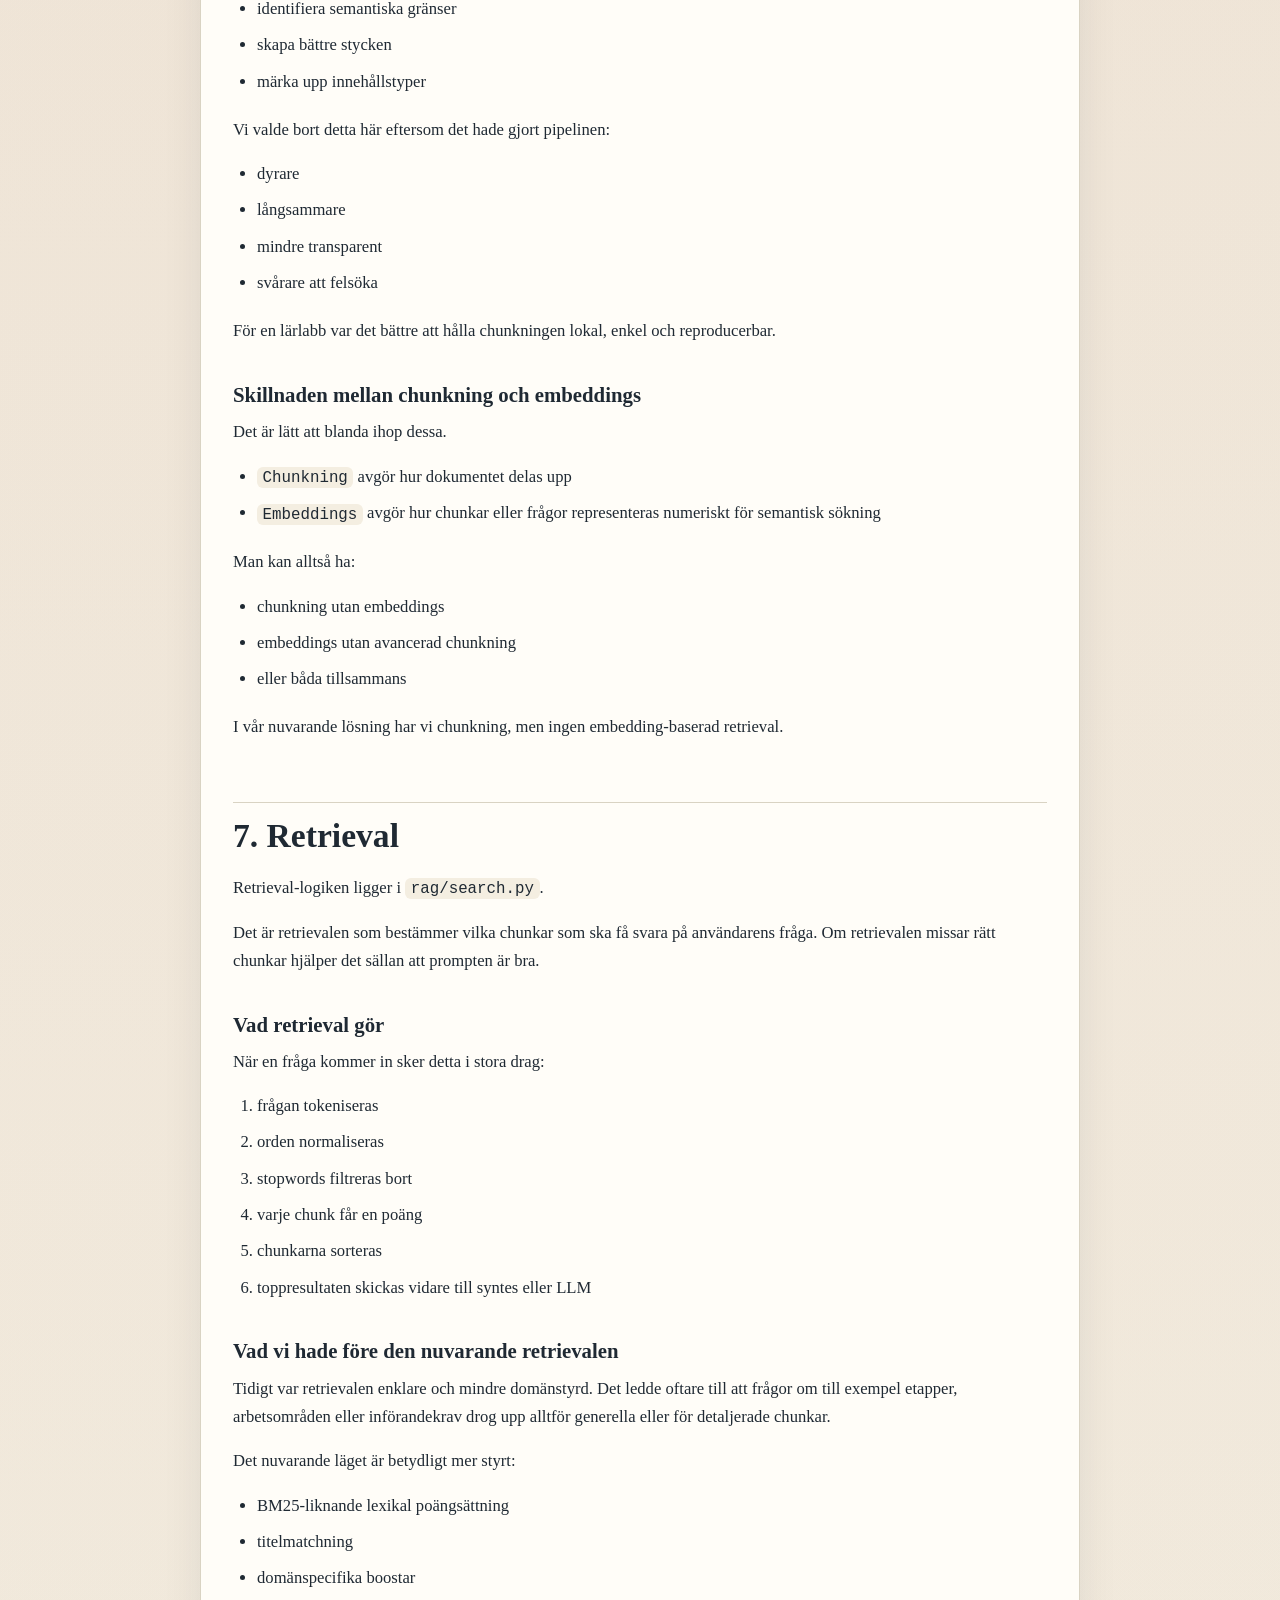
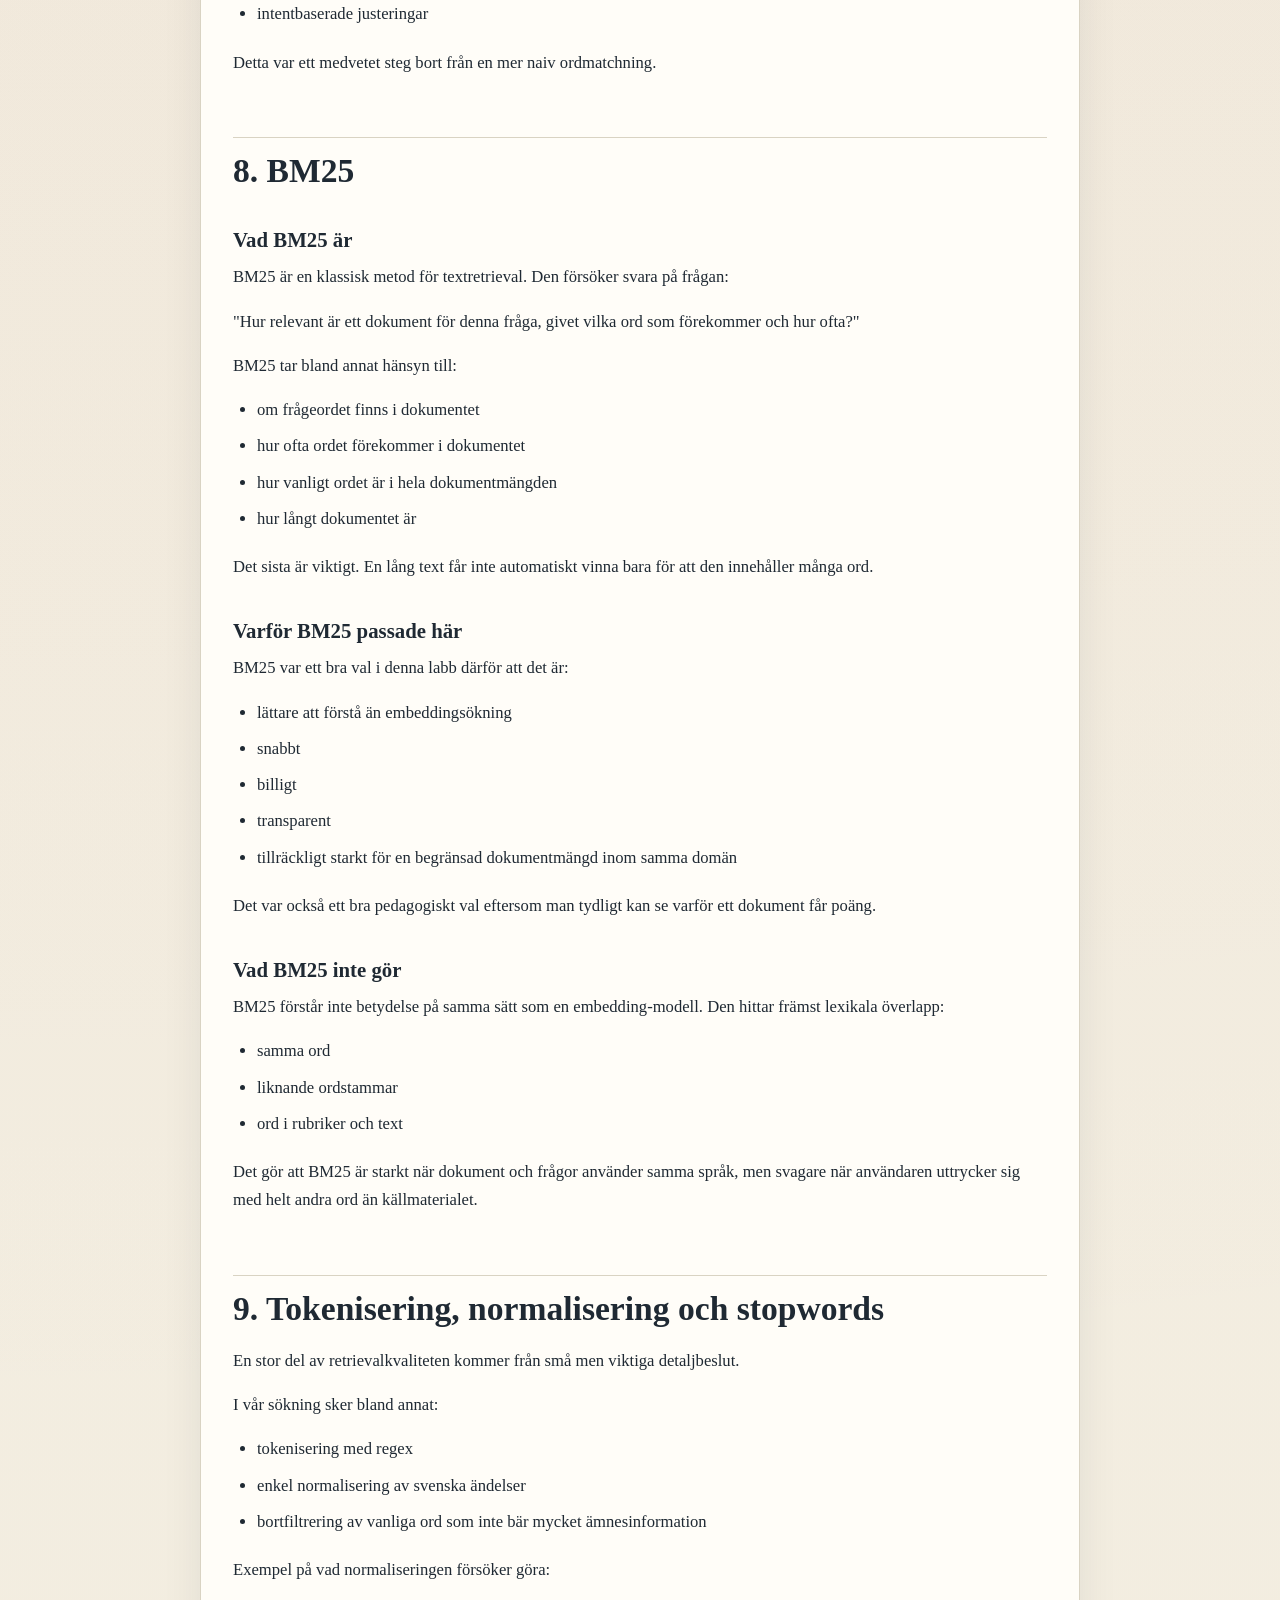
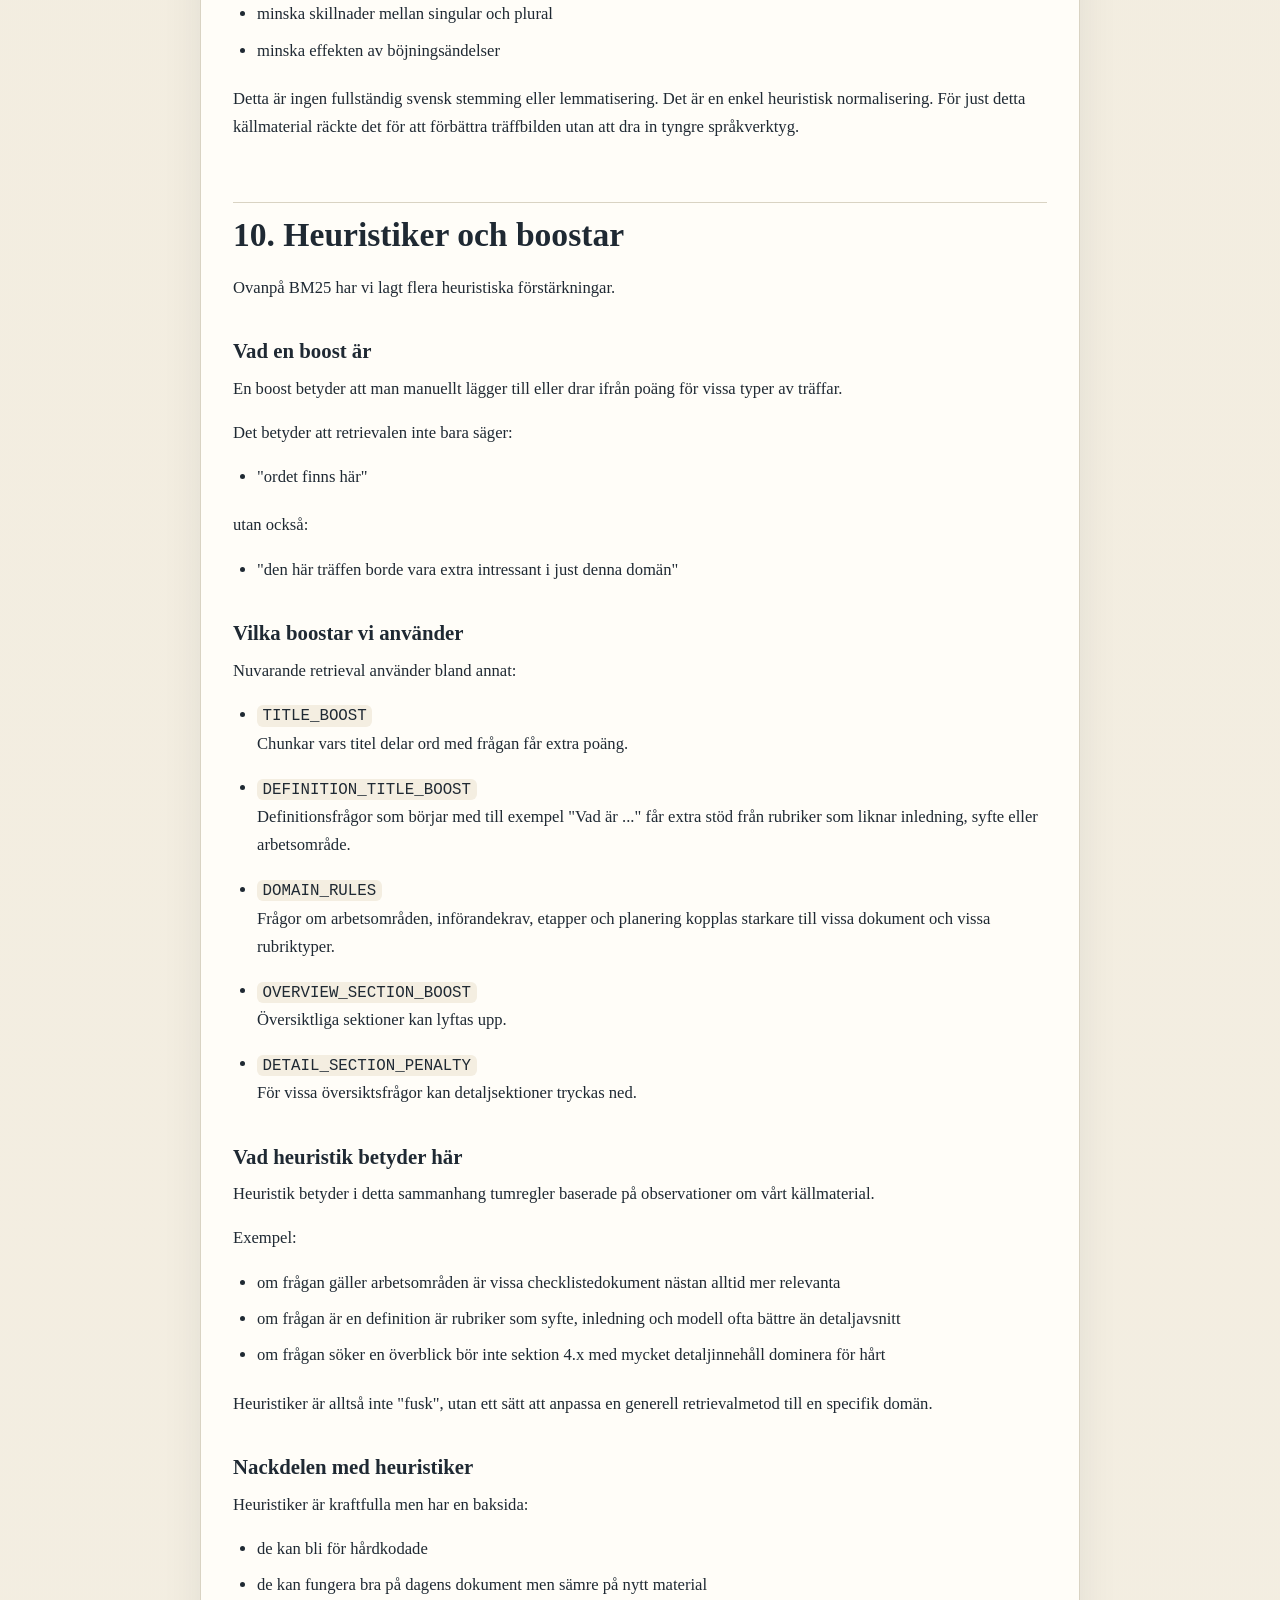
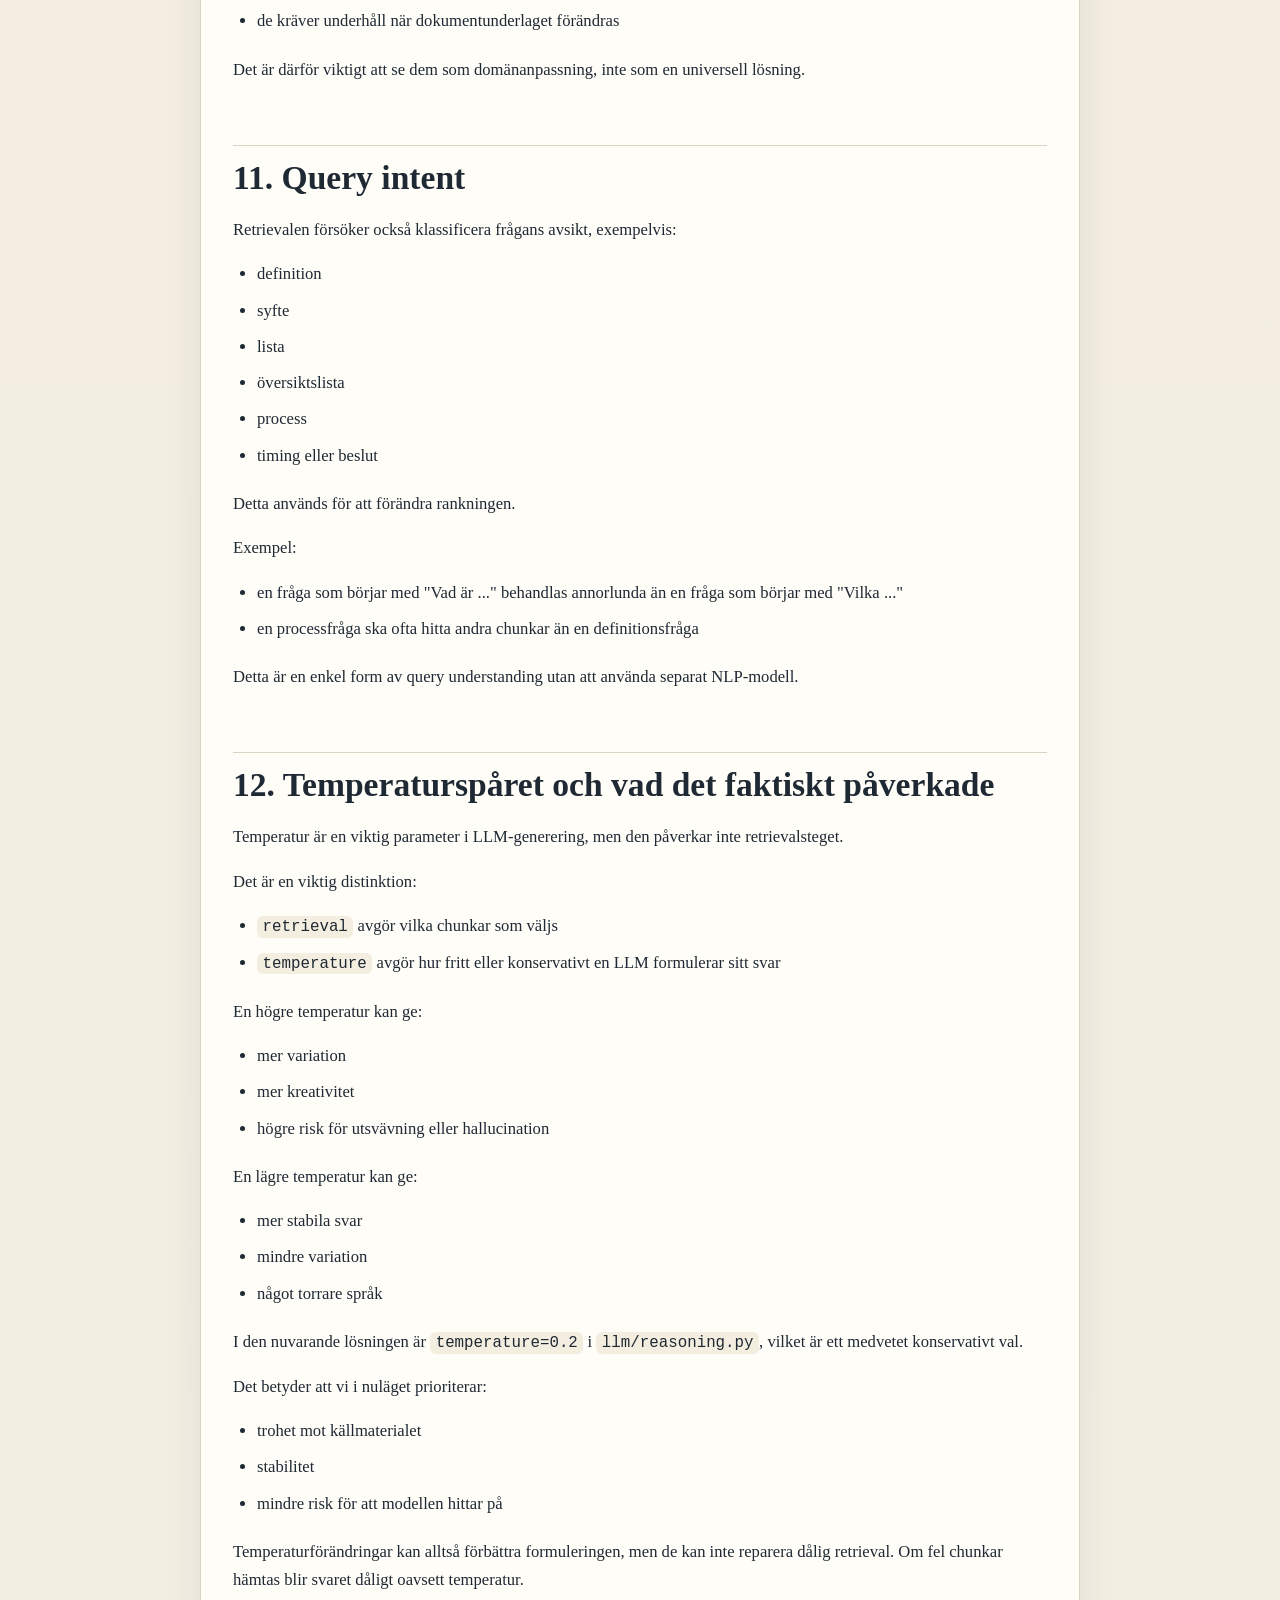
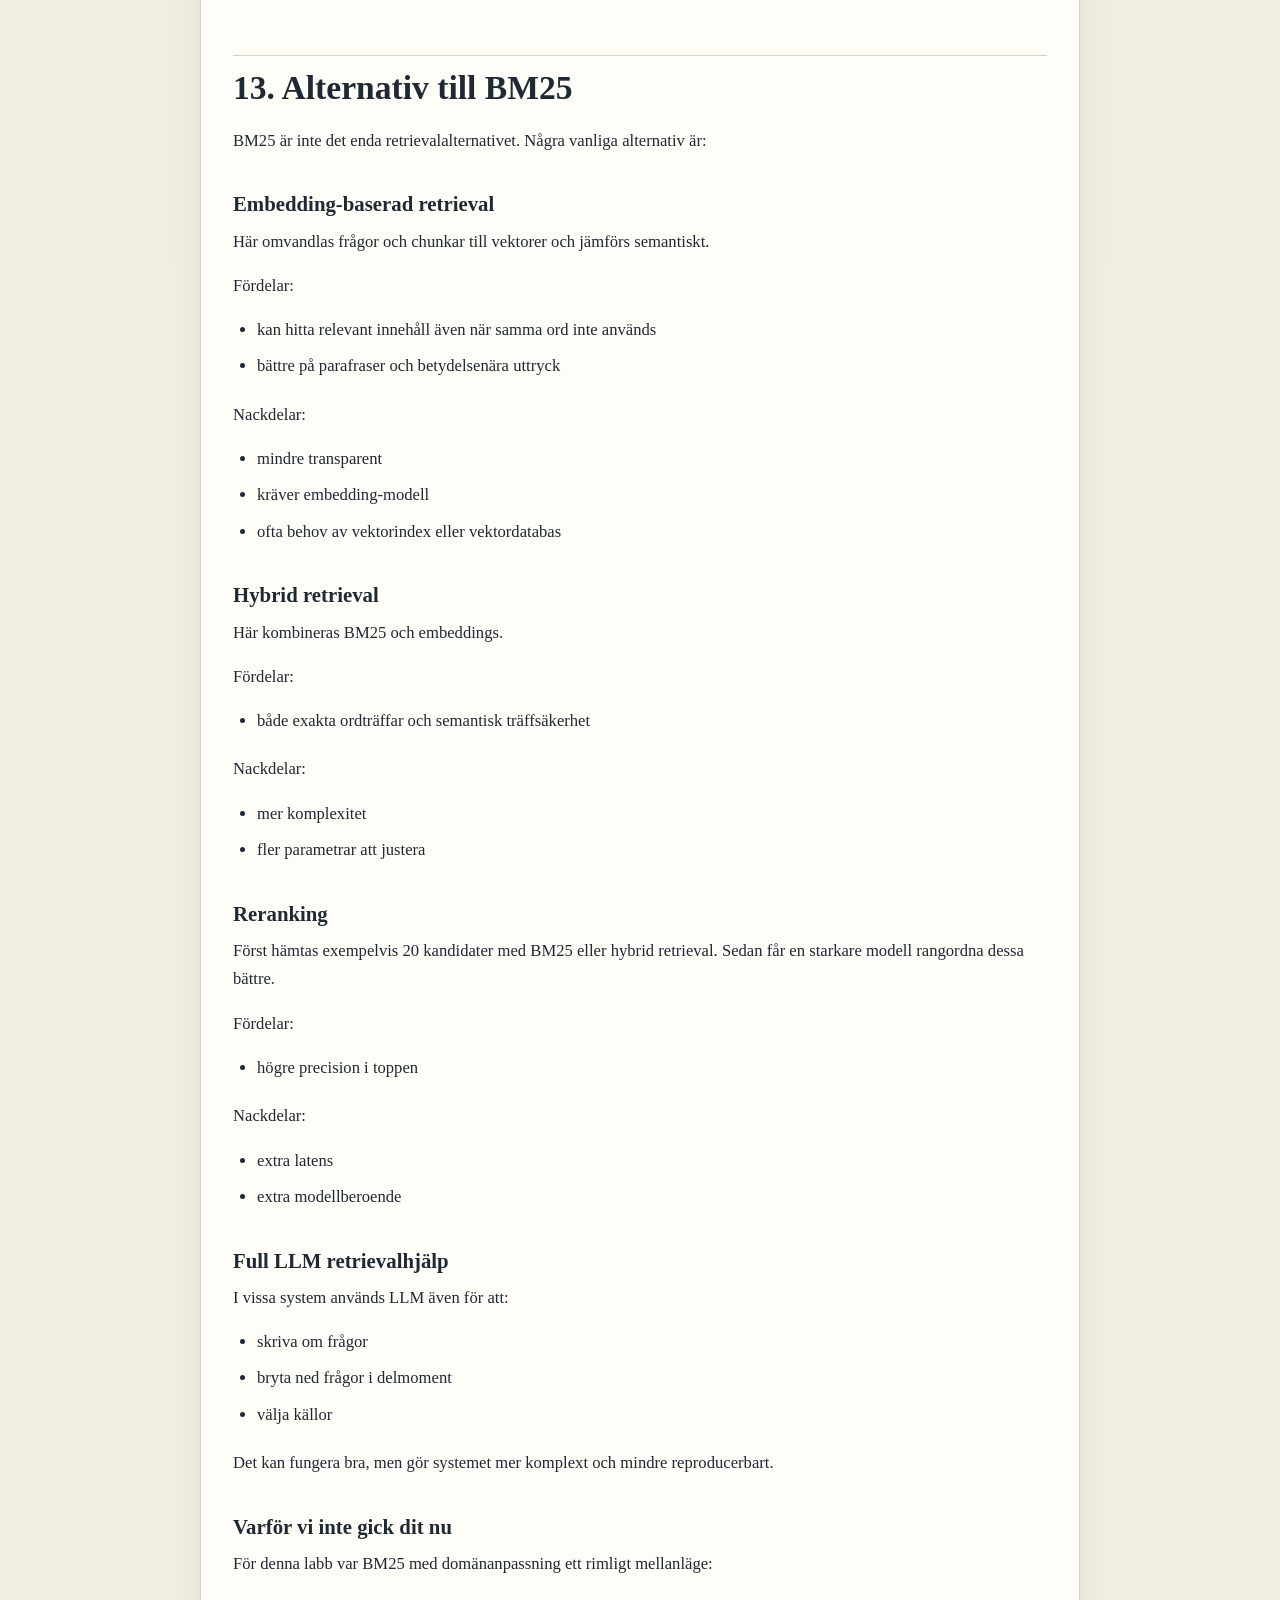
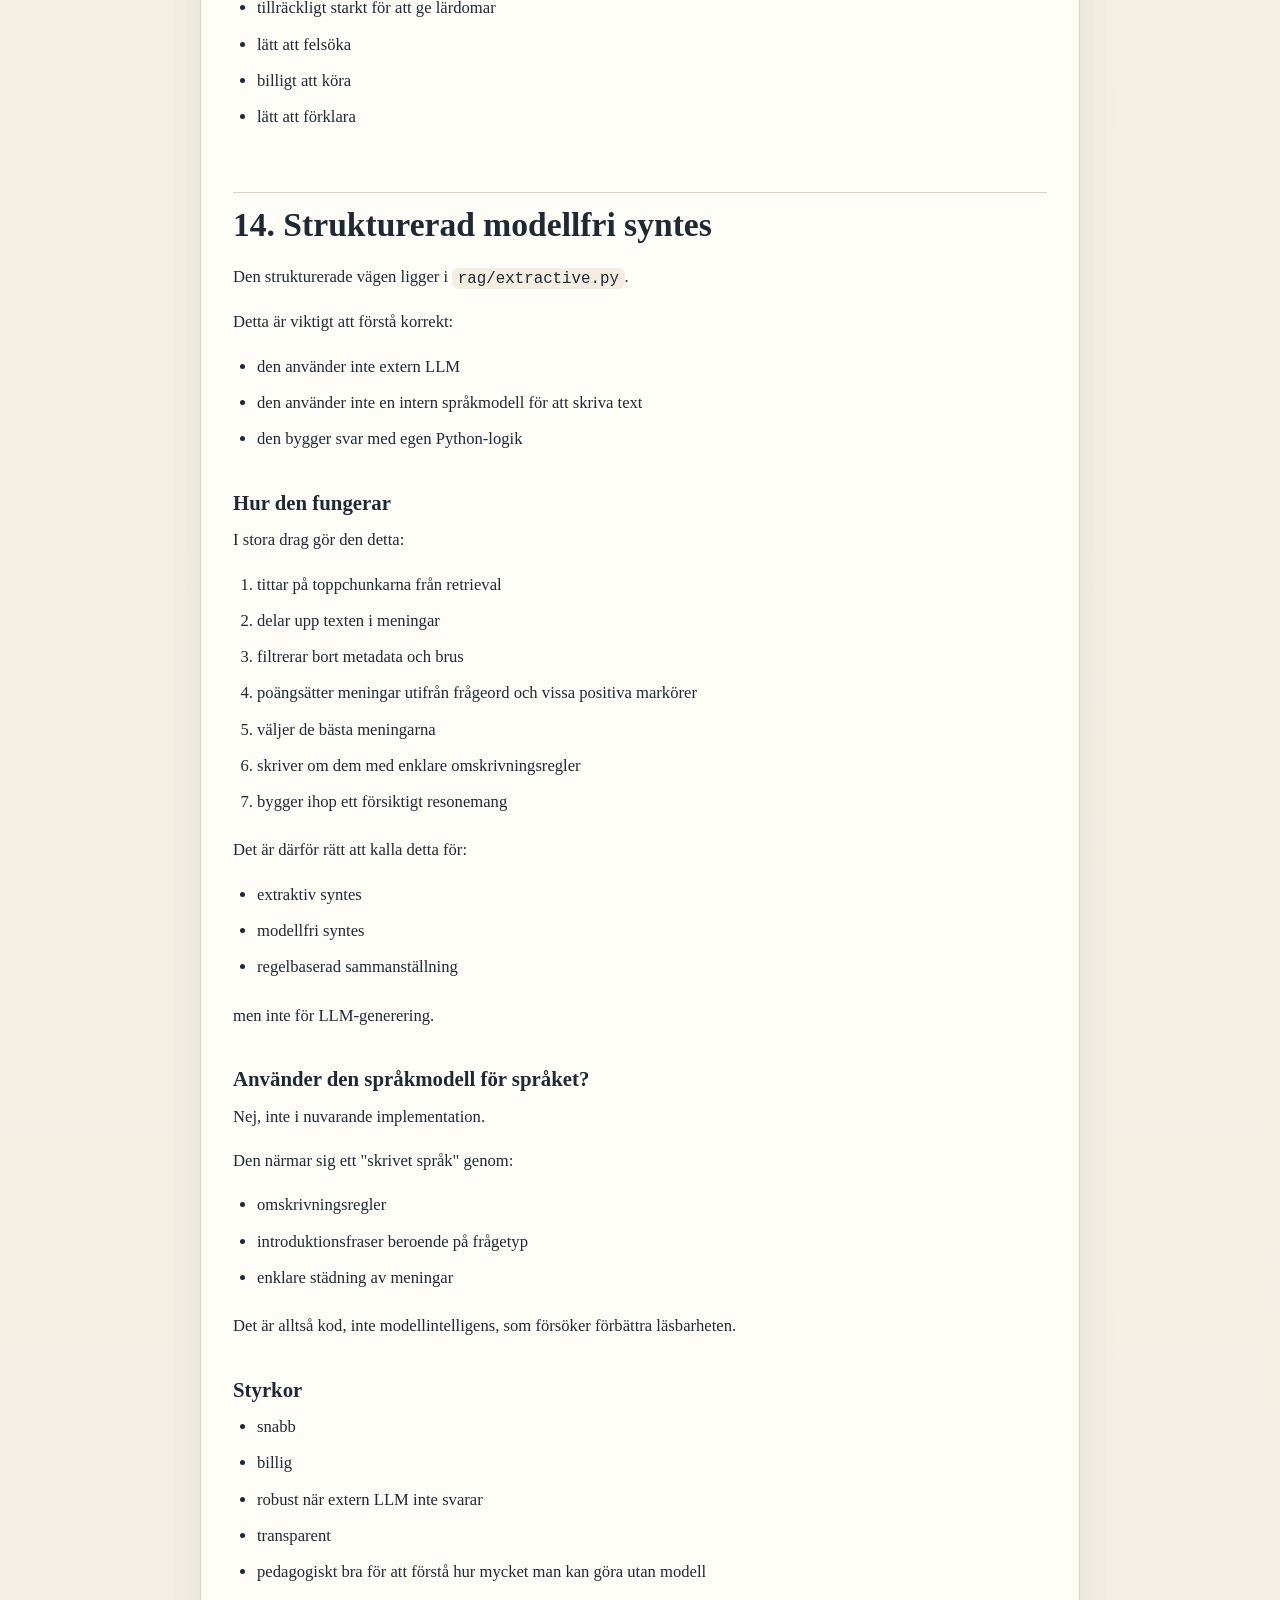
==== commit f887a81d: "update documentation after testruns" ====
--- a/docs/rag-lab-lessons.html
+++ b/docs/rag-lab-lessons.html
@@ -130,6 +130,13 @@
       .muted {
         color: var(--muted);
       }
+
+      .meta {
+        margin: 0 0 22px;
+        font-size: 0.98rem;
+        line-height: 1.6;
+        color: var(--muted);
+      }
     </style>
   </head>
   <body>
@@ -140,6 +147,7 @@
           <a href="./index.html">Till dokumentsamlingen</a>
           <a href="./RAG_LAB_LESSONS.md">Läs rå markdown</a>
         </div>
+        <p class="meta">Författare: Tomas Helmfridsson och OpenAI Codex. Datum: 2026-07-10. Dokumentet är framtaget med AI-assisterat stöd. Publik länk till chatboten: <a href="https://www.systeminforande.se/chatt-bot">https://www.systeminforande.se/chatt-bot</a>.</p>
         <div id="content">
           <p class="muted">Laddar dokumentet…</p>
         </div>
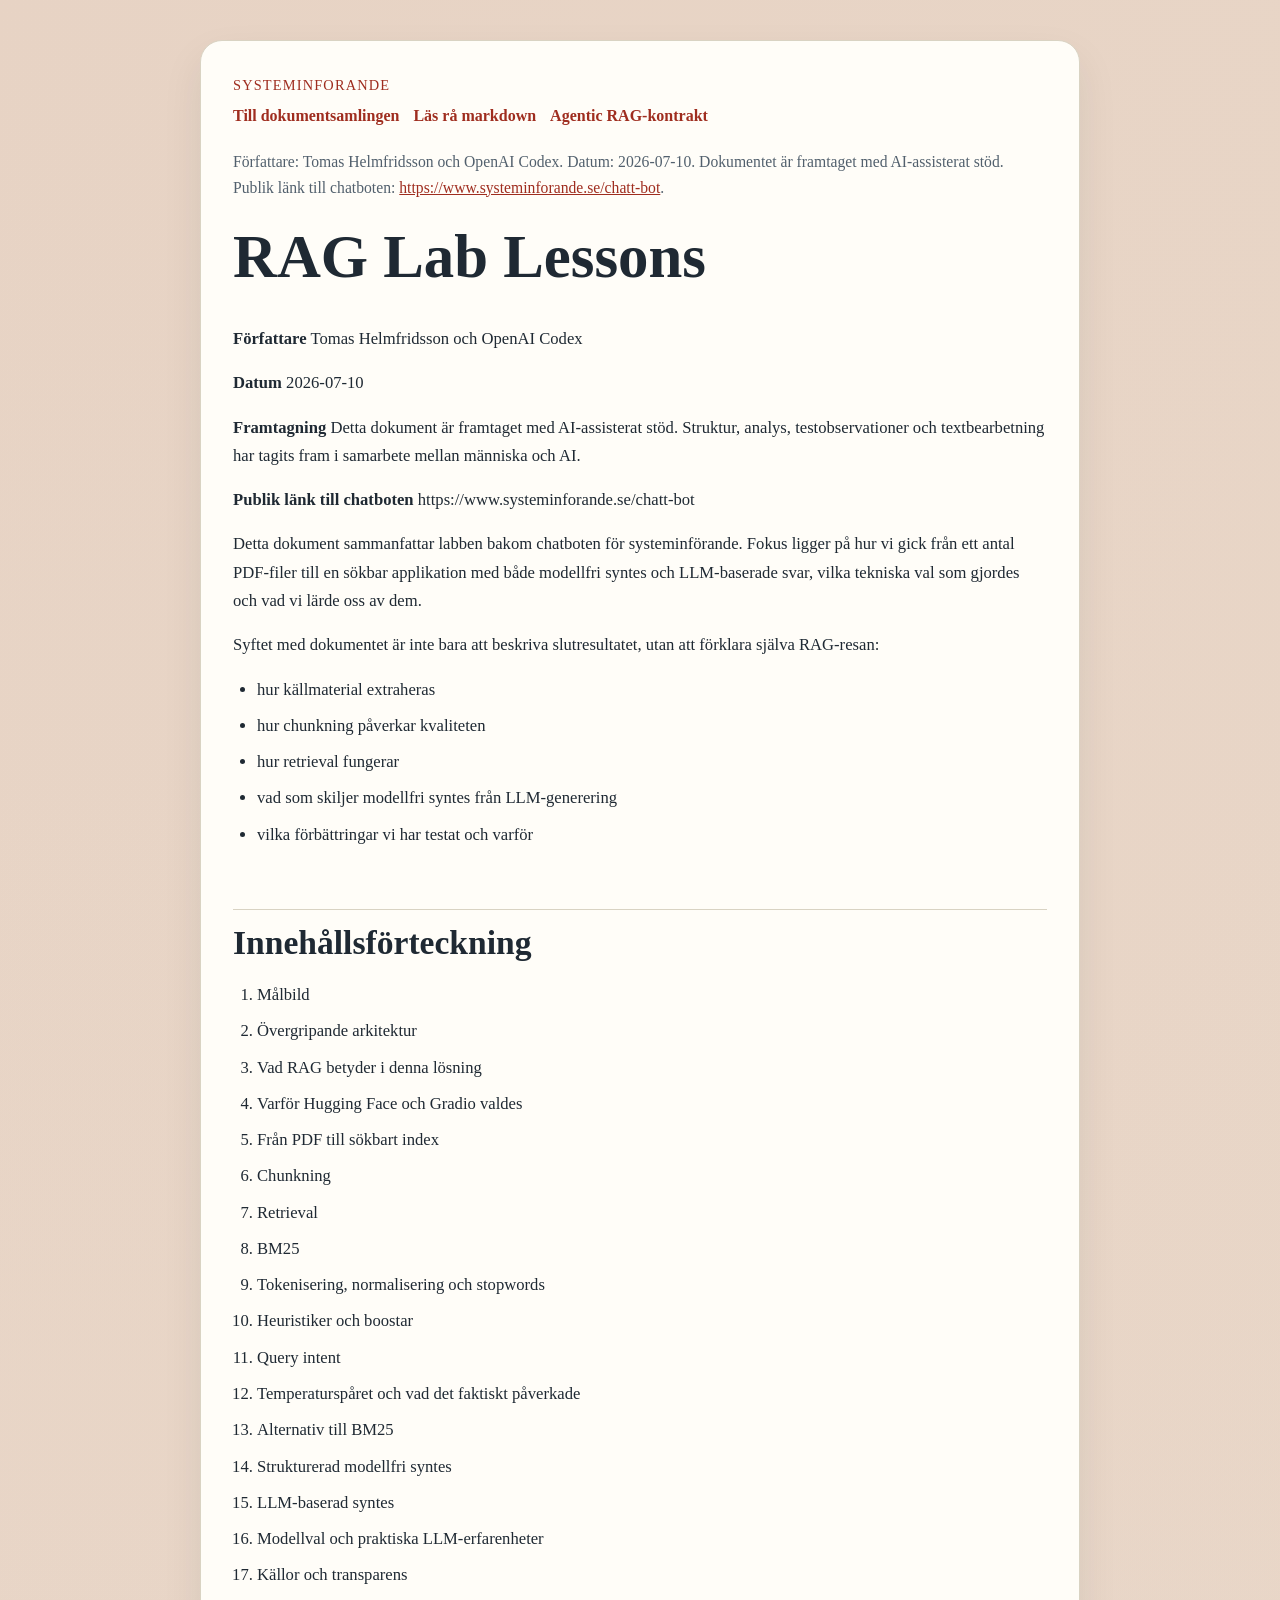
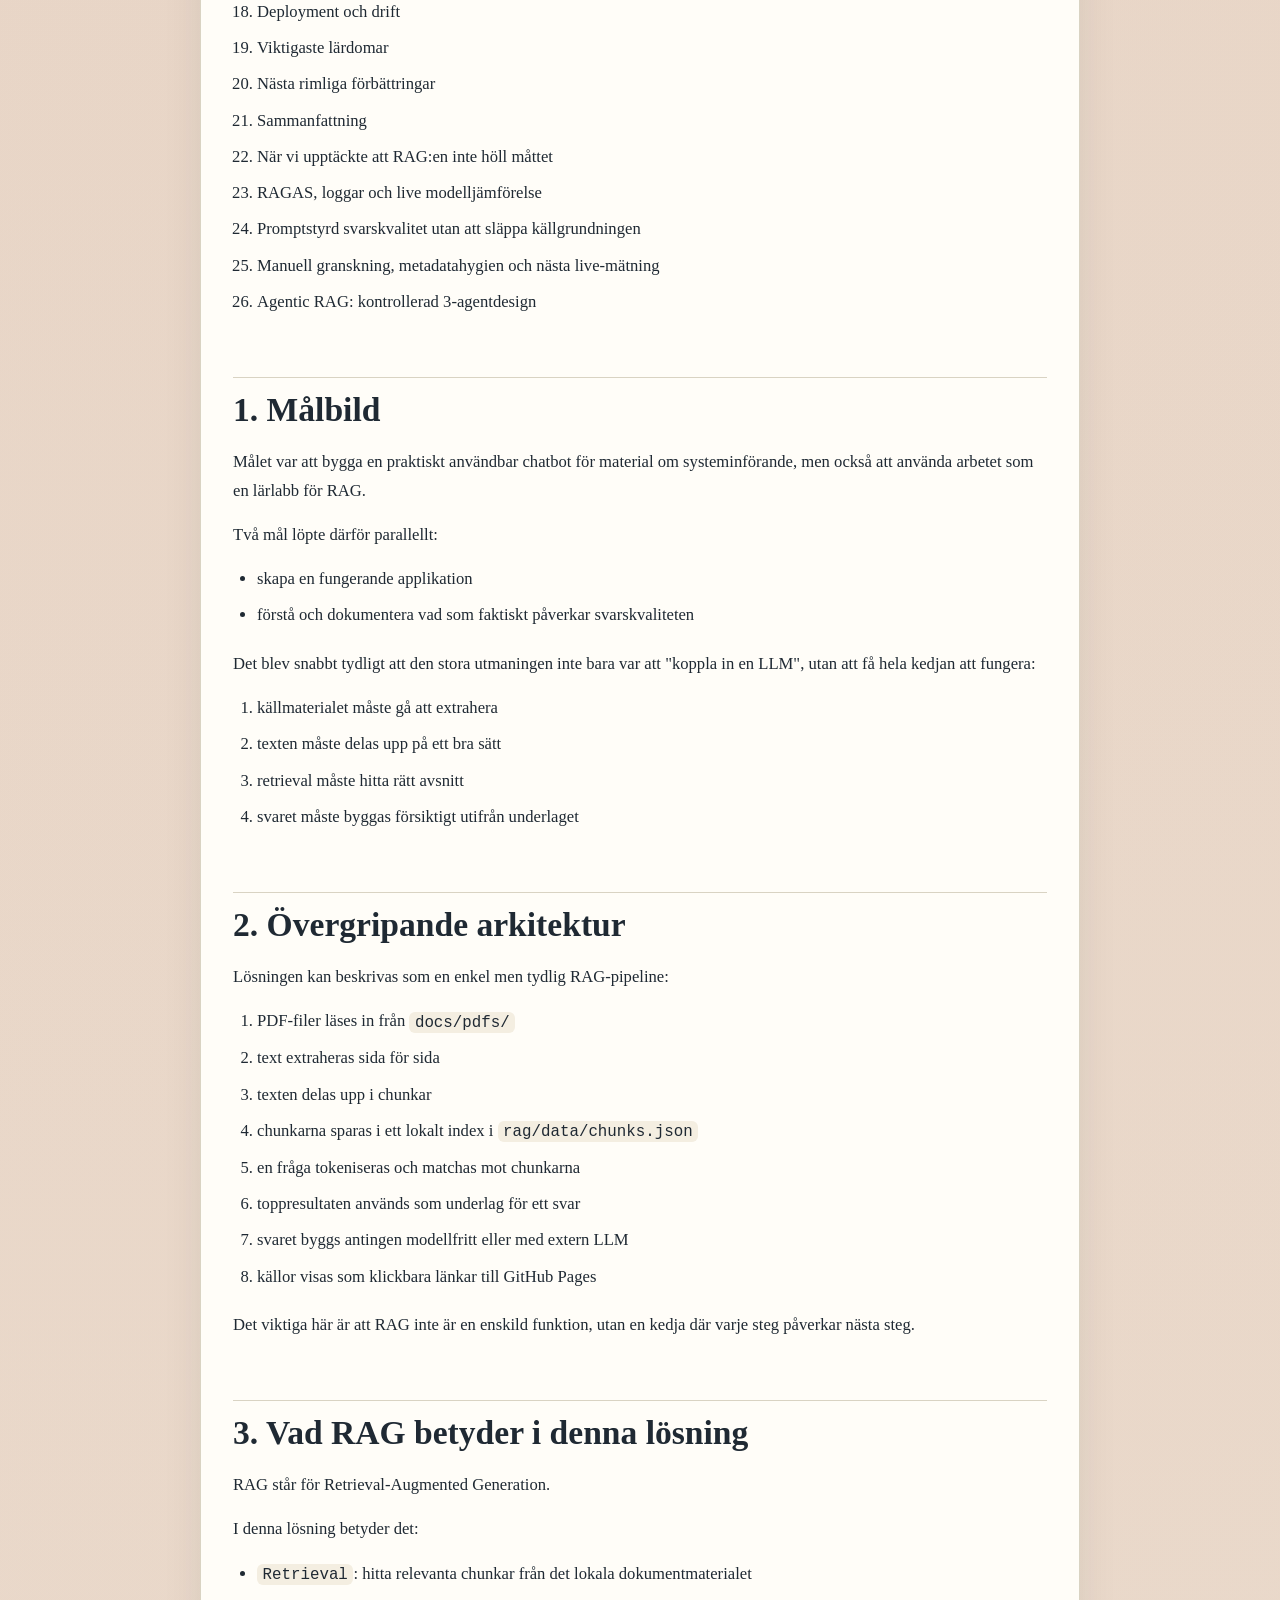
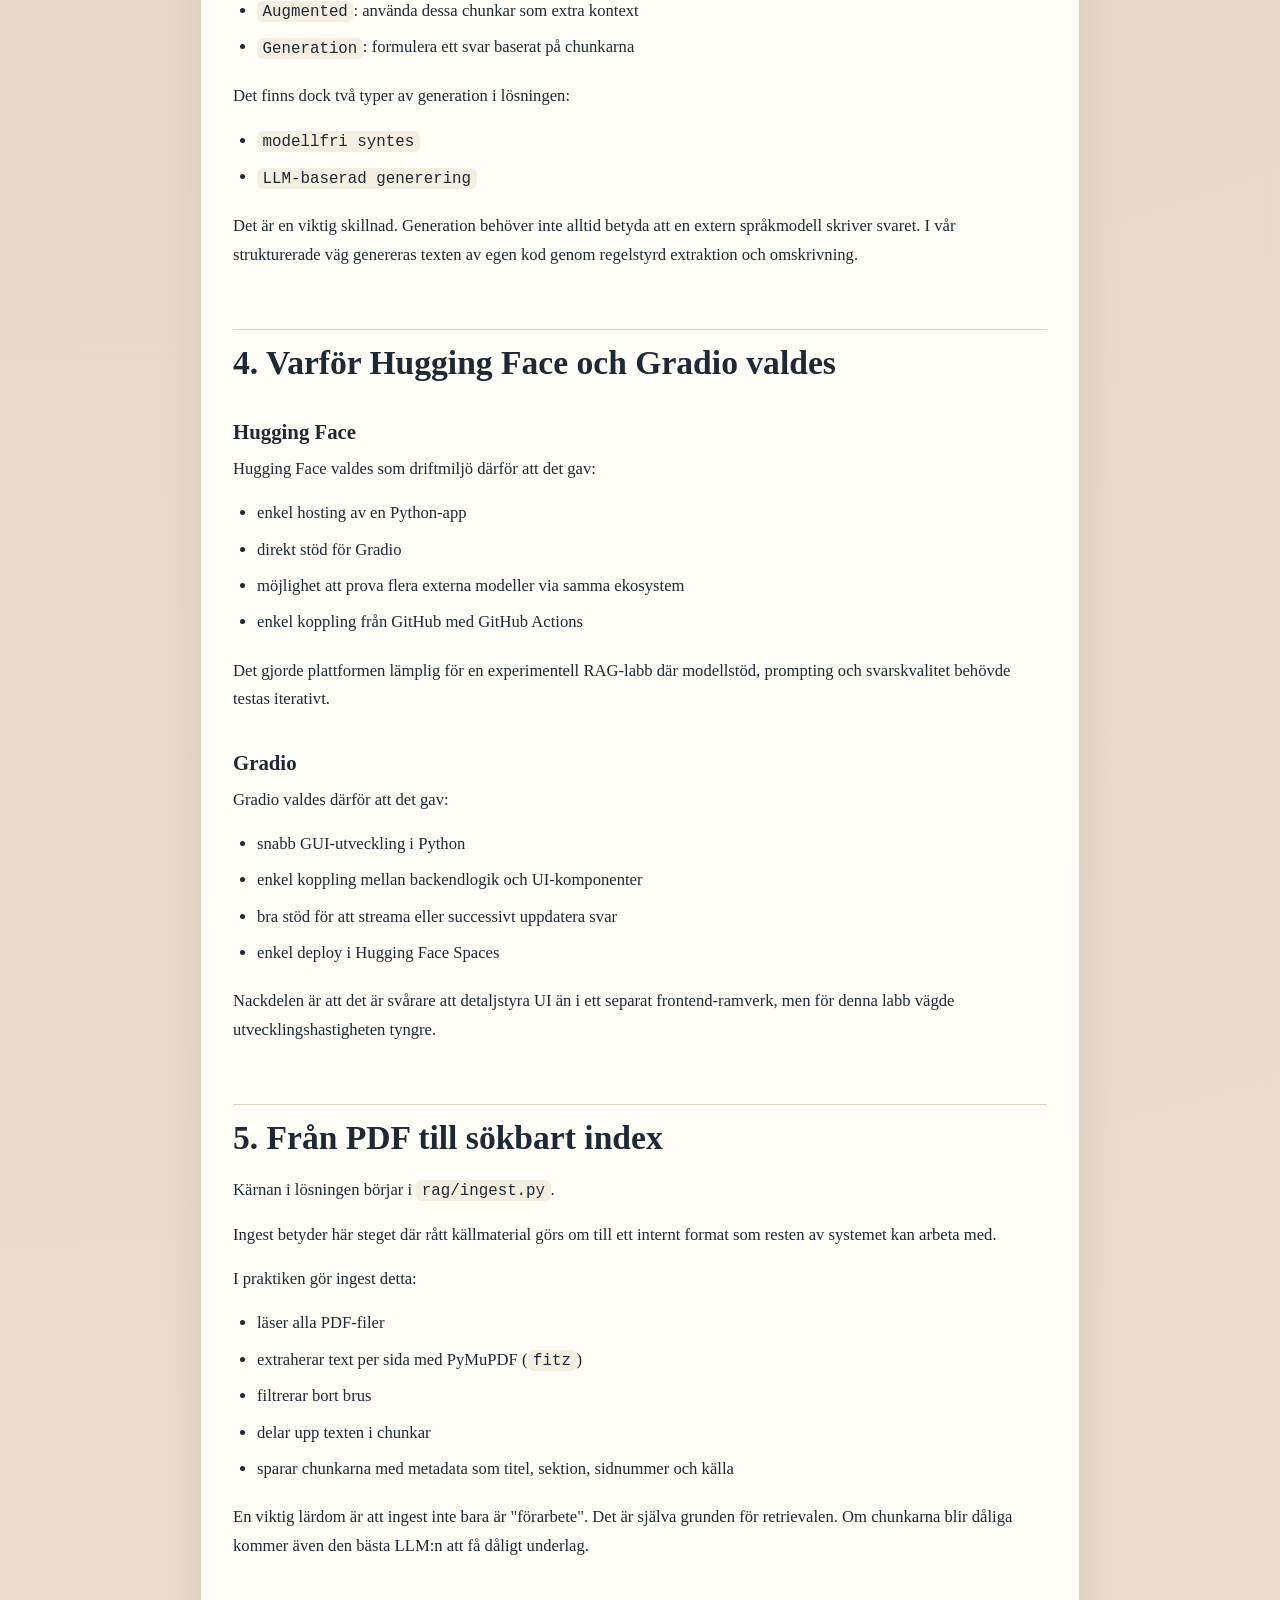
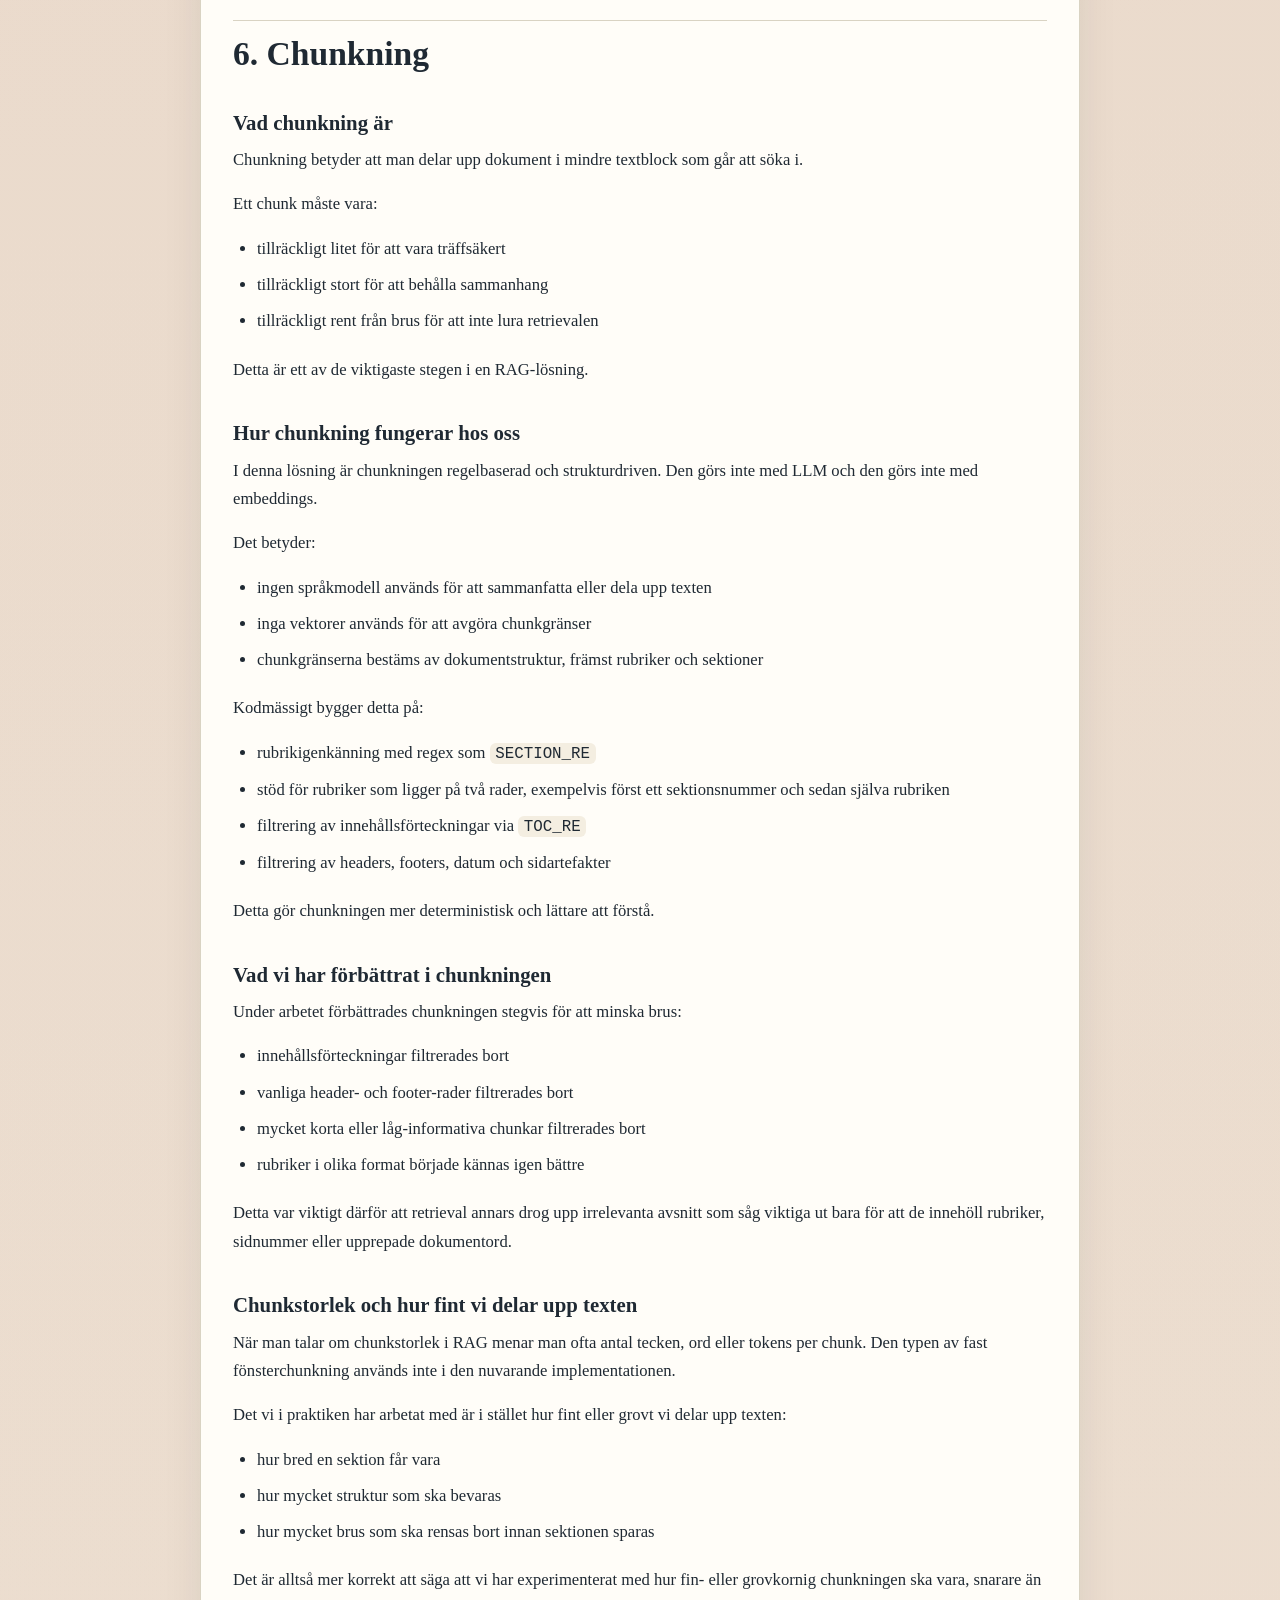
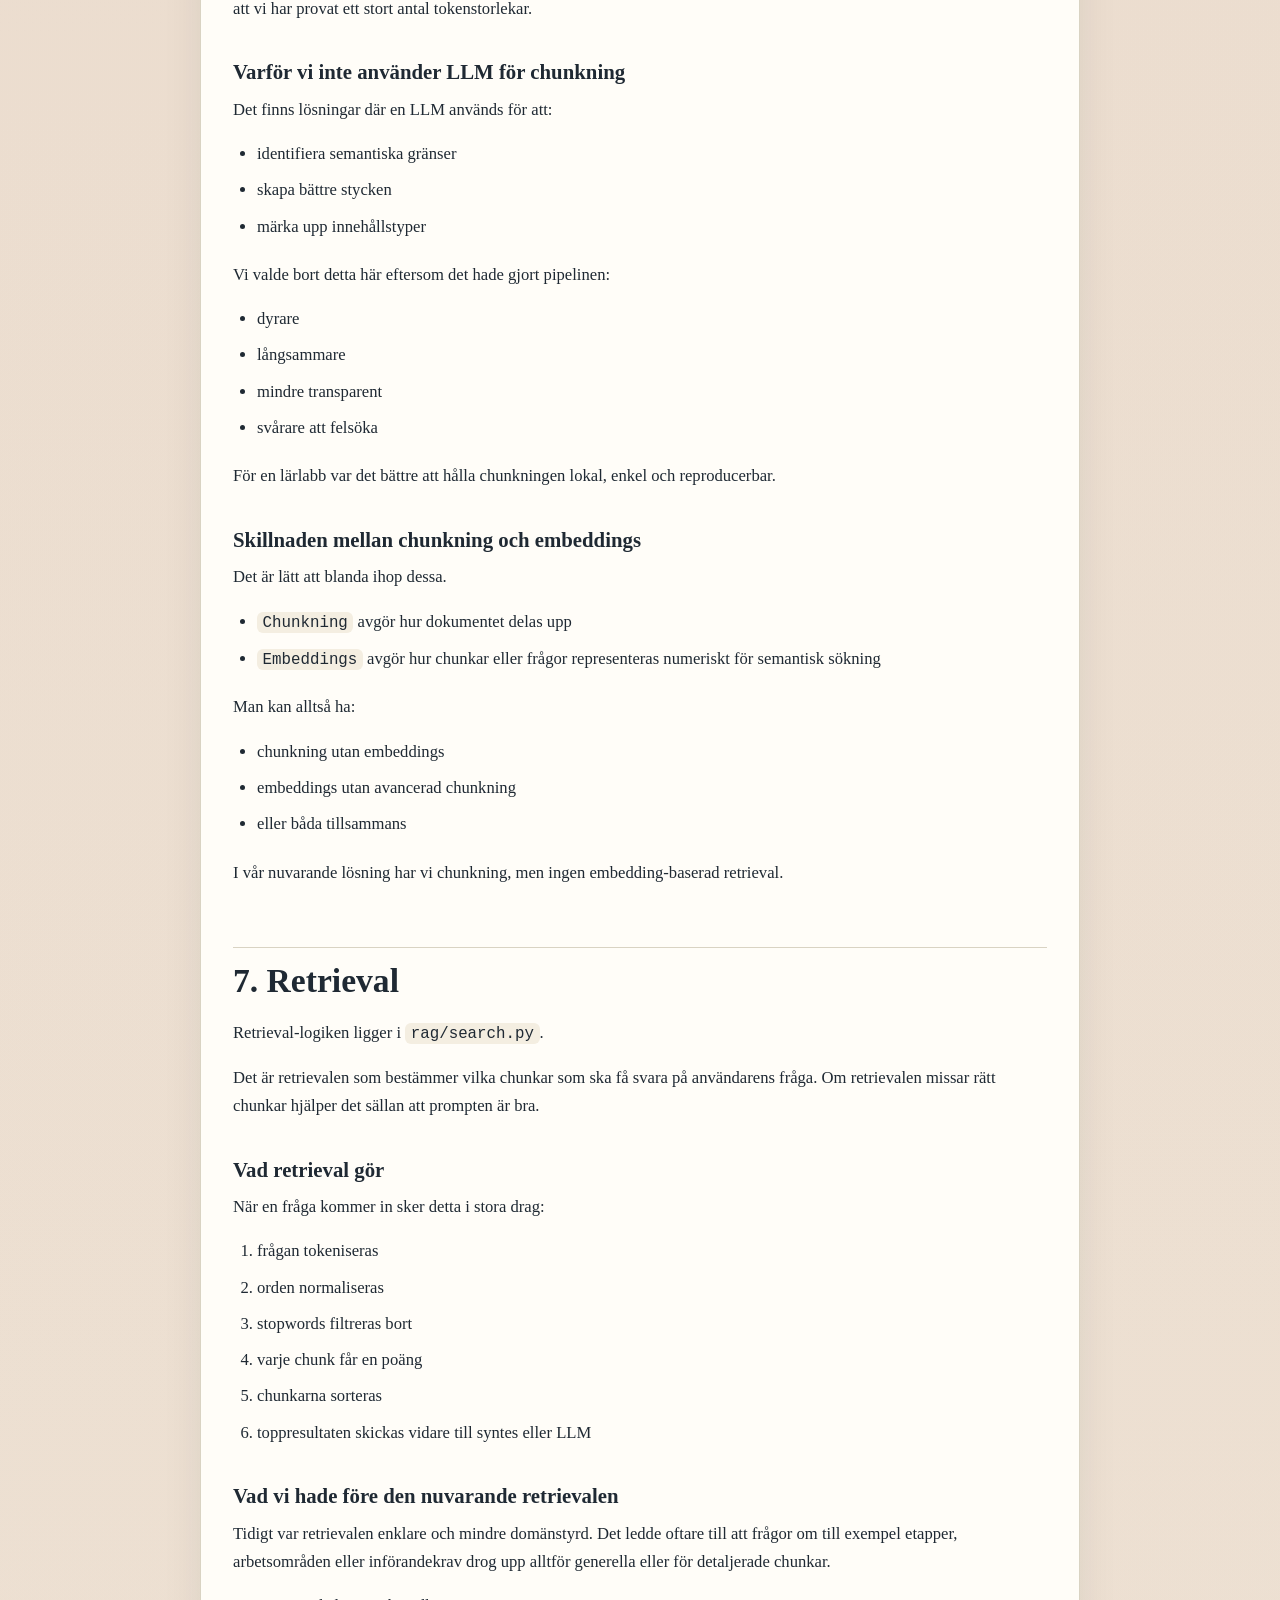
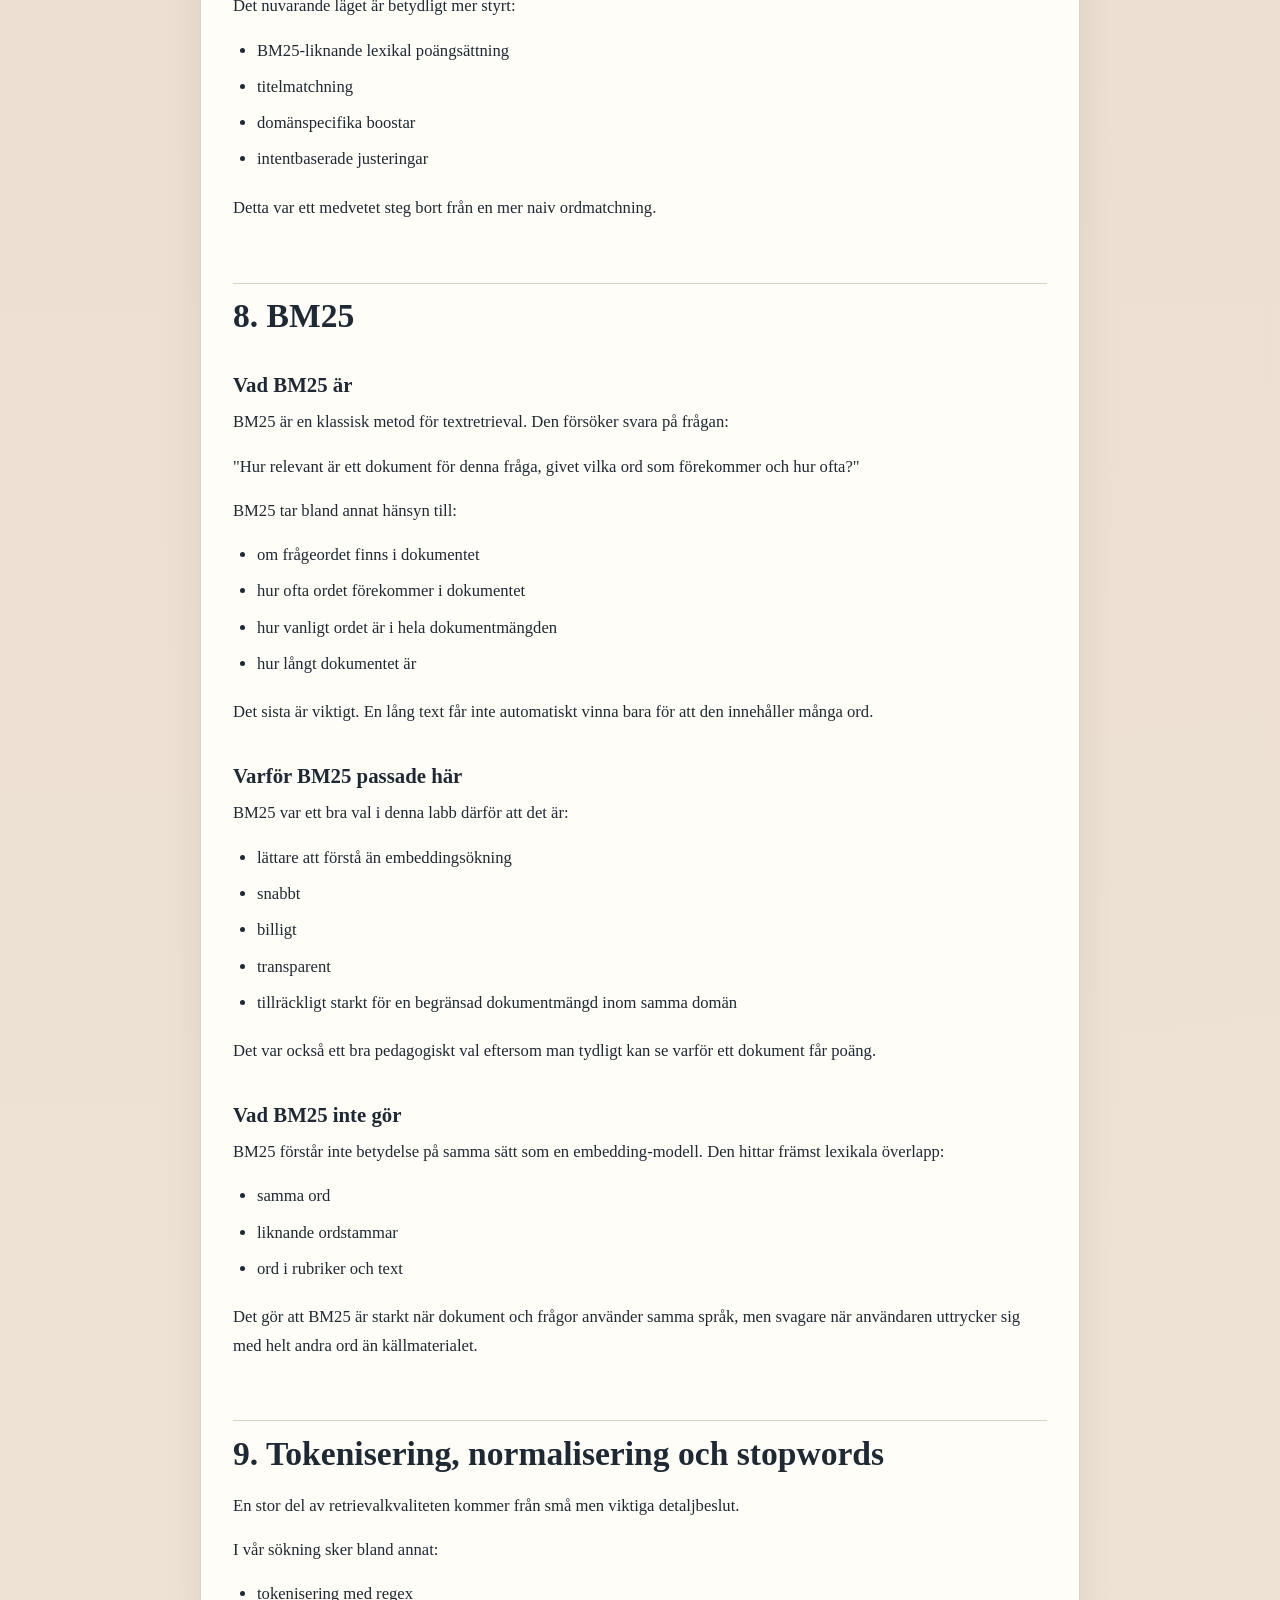
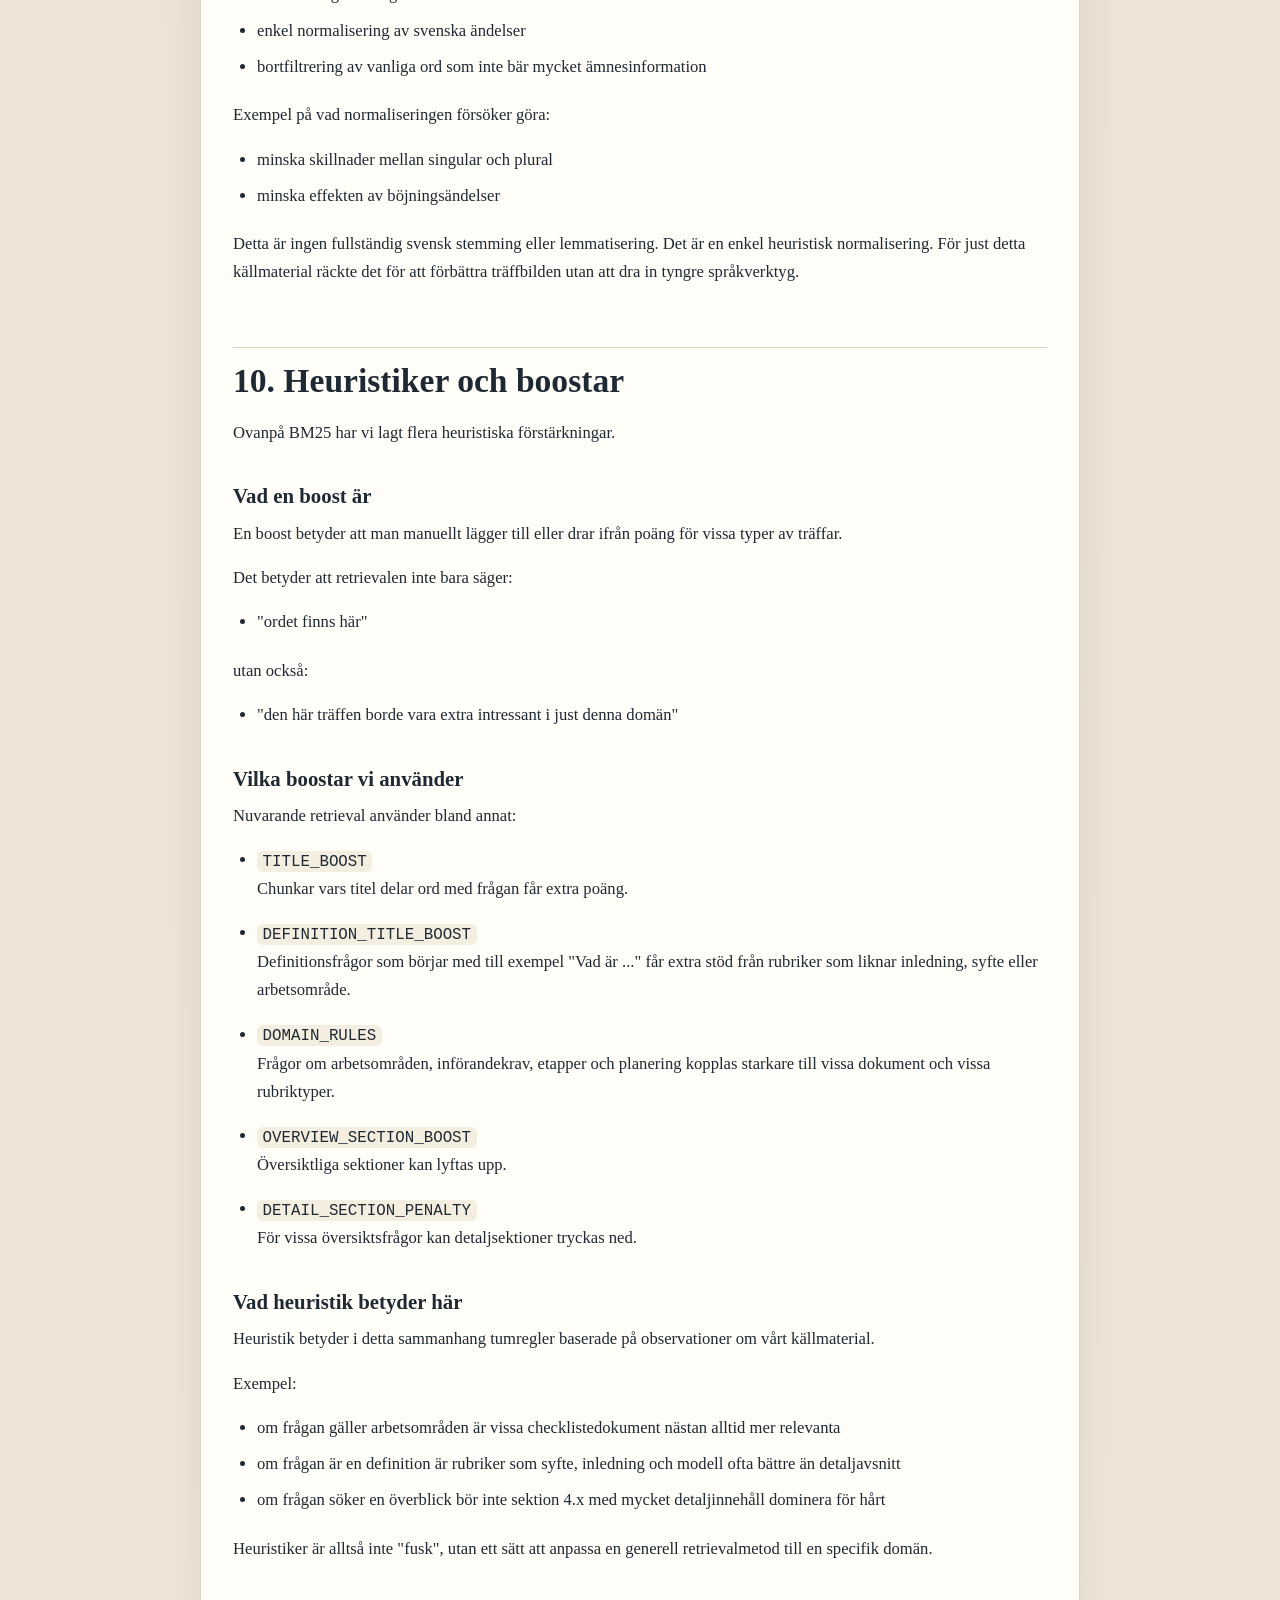
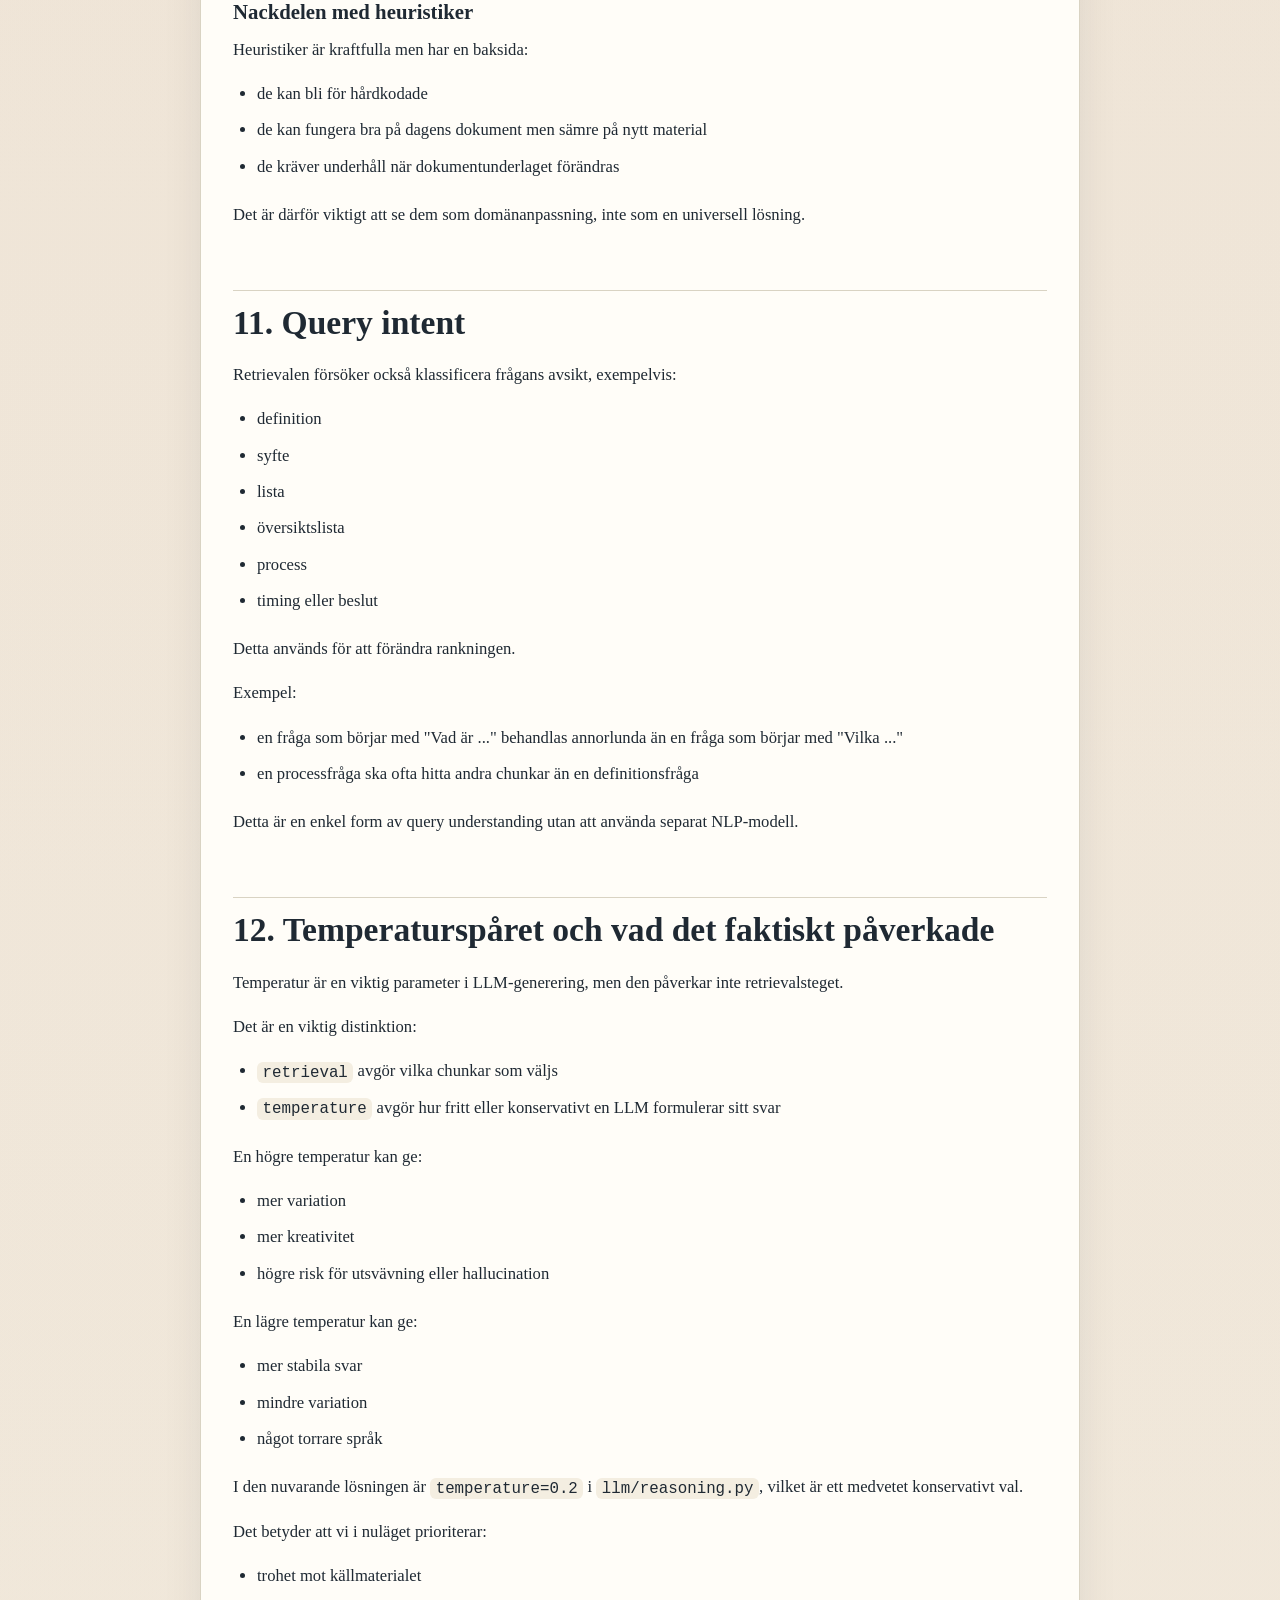
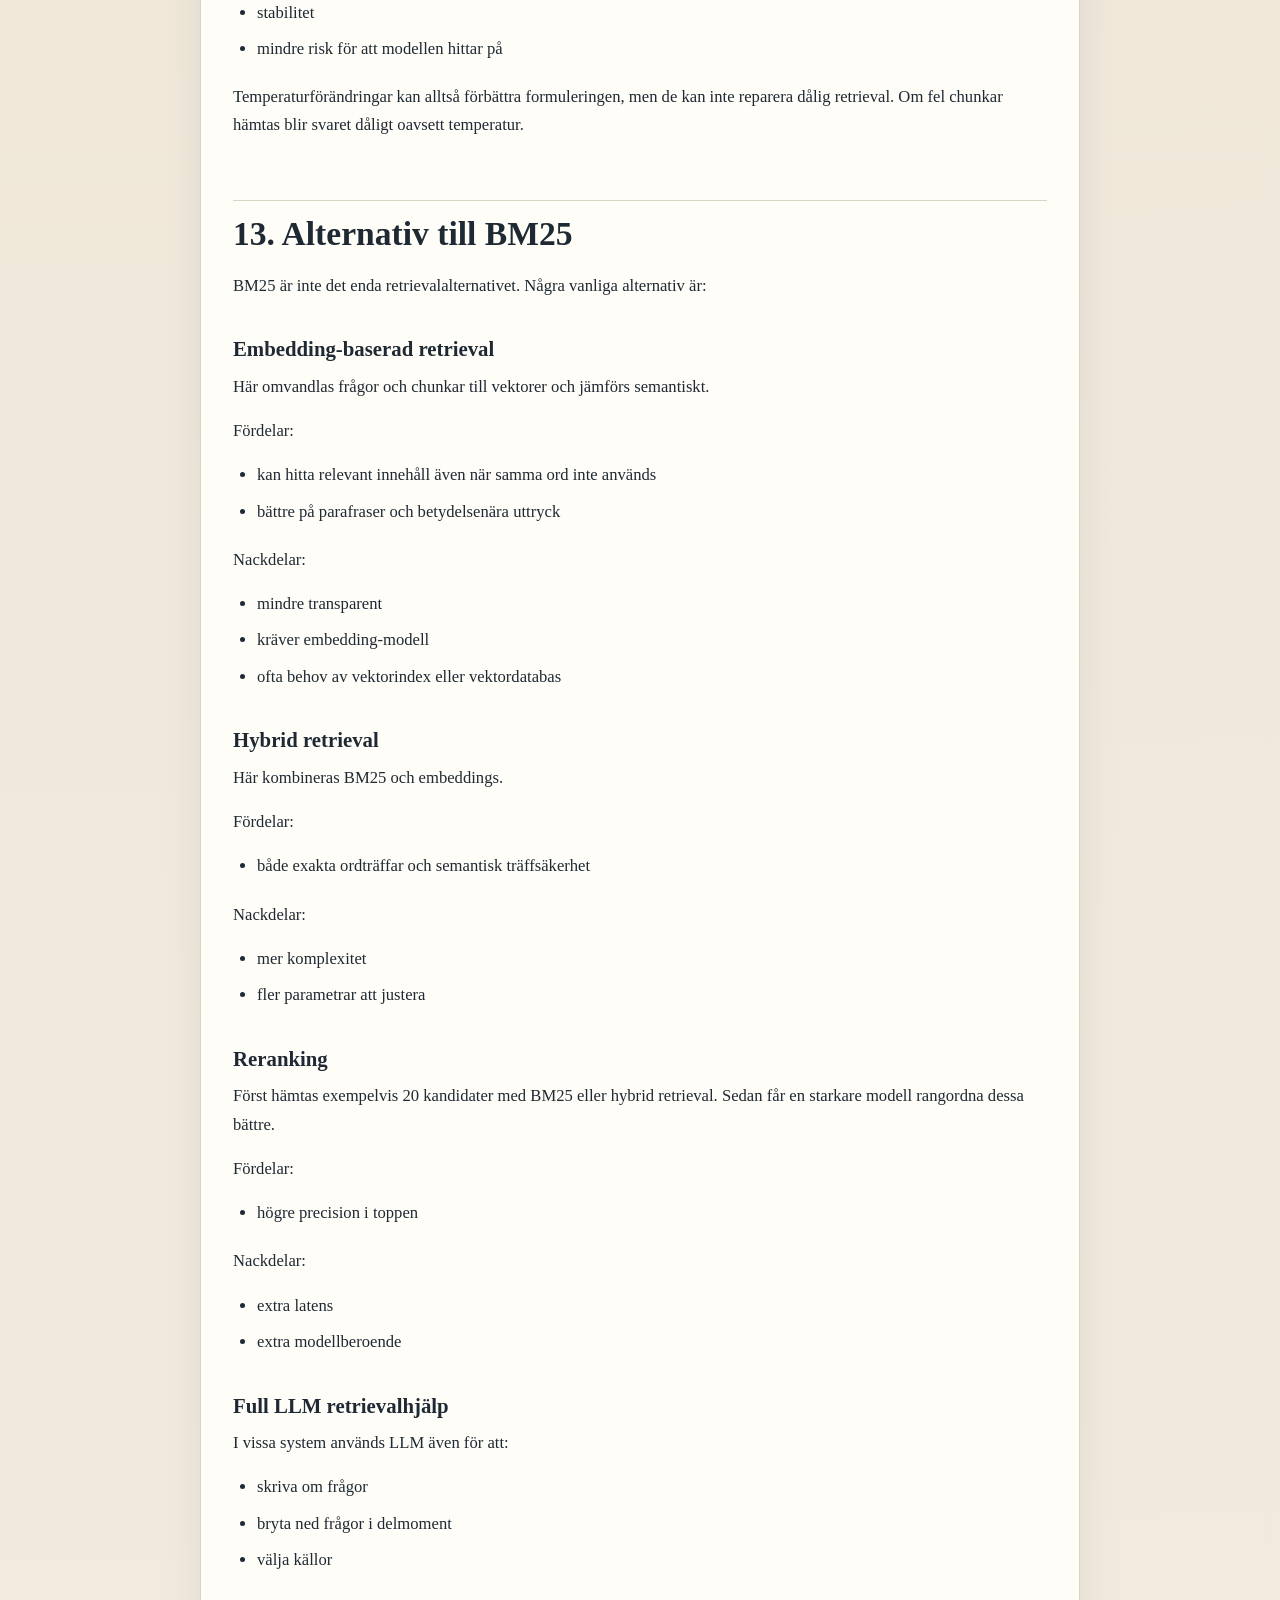
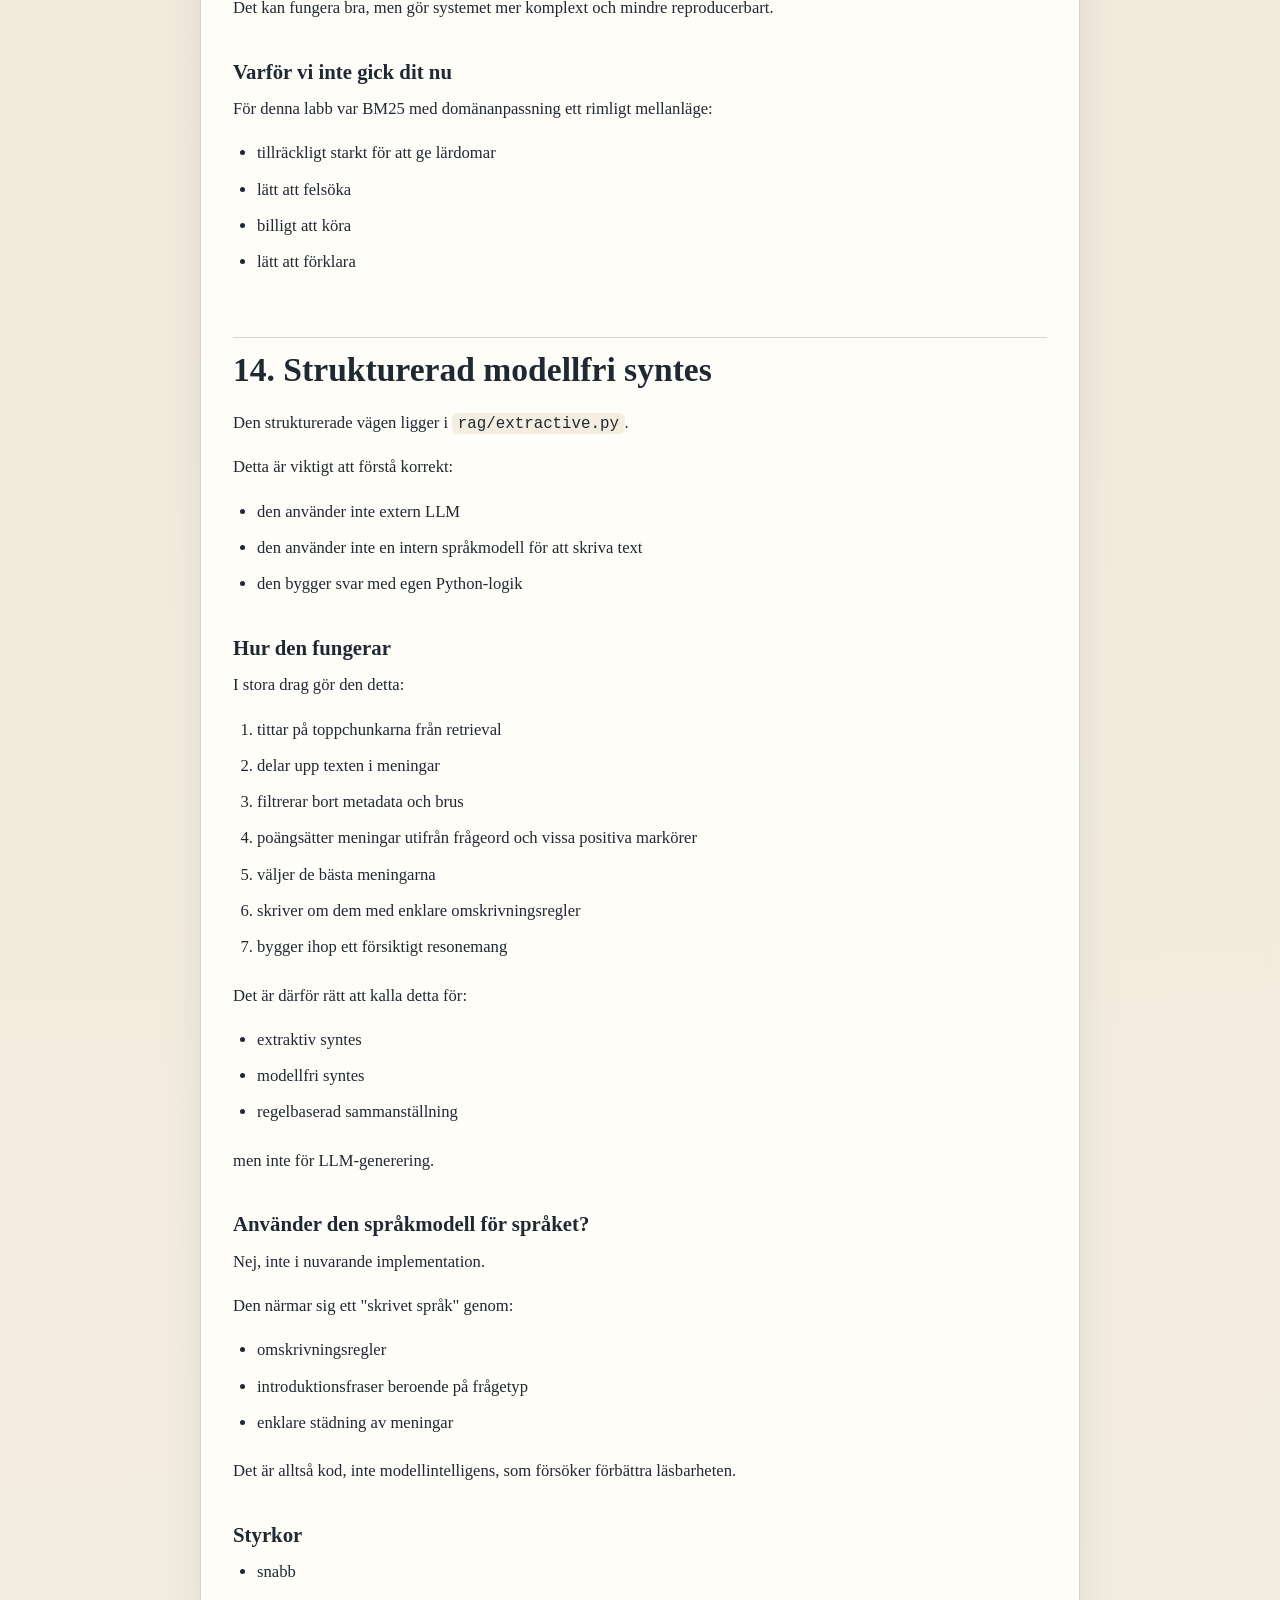
==== commit 3c630368: "agentic solution" ====
--- a/docs/rag-lab-lessons.html
+++ b/docs/rag-lab-lessons.html
@@ -146,6 +146,7 @@
         <div class="top-links">
           <a href="./index.html">Till dokumentsamlingen</a>
           <a href="./RAG_LAB_LESSONS.md">Läs rå markdown</a>
+          <a href="./agentic-rag-contracts.md">Agentic RAG-kontrakt</a>
         </div>
         <p class="meta">Författare: Tomas Helmfridsson och OpenAI Codex. Datum: 2026-07-10. Dokumentet är framtaget med AI-assisterat stöd. Publik länk till chatboten: <a href="https://www.systeminforande.se/chatt-bot">https://www.systeminforande.se/chatt-bot</a>.</p>
         <div id="content">
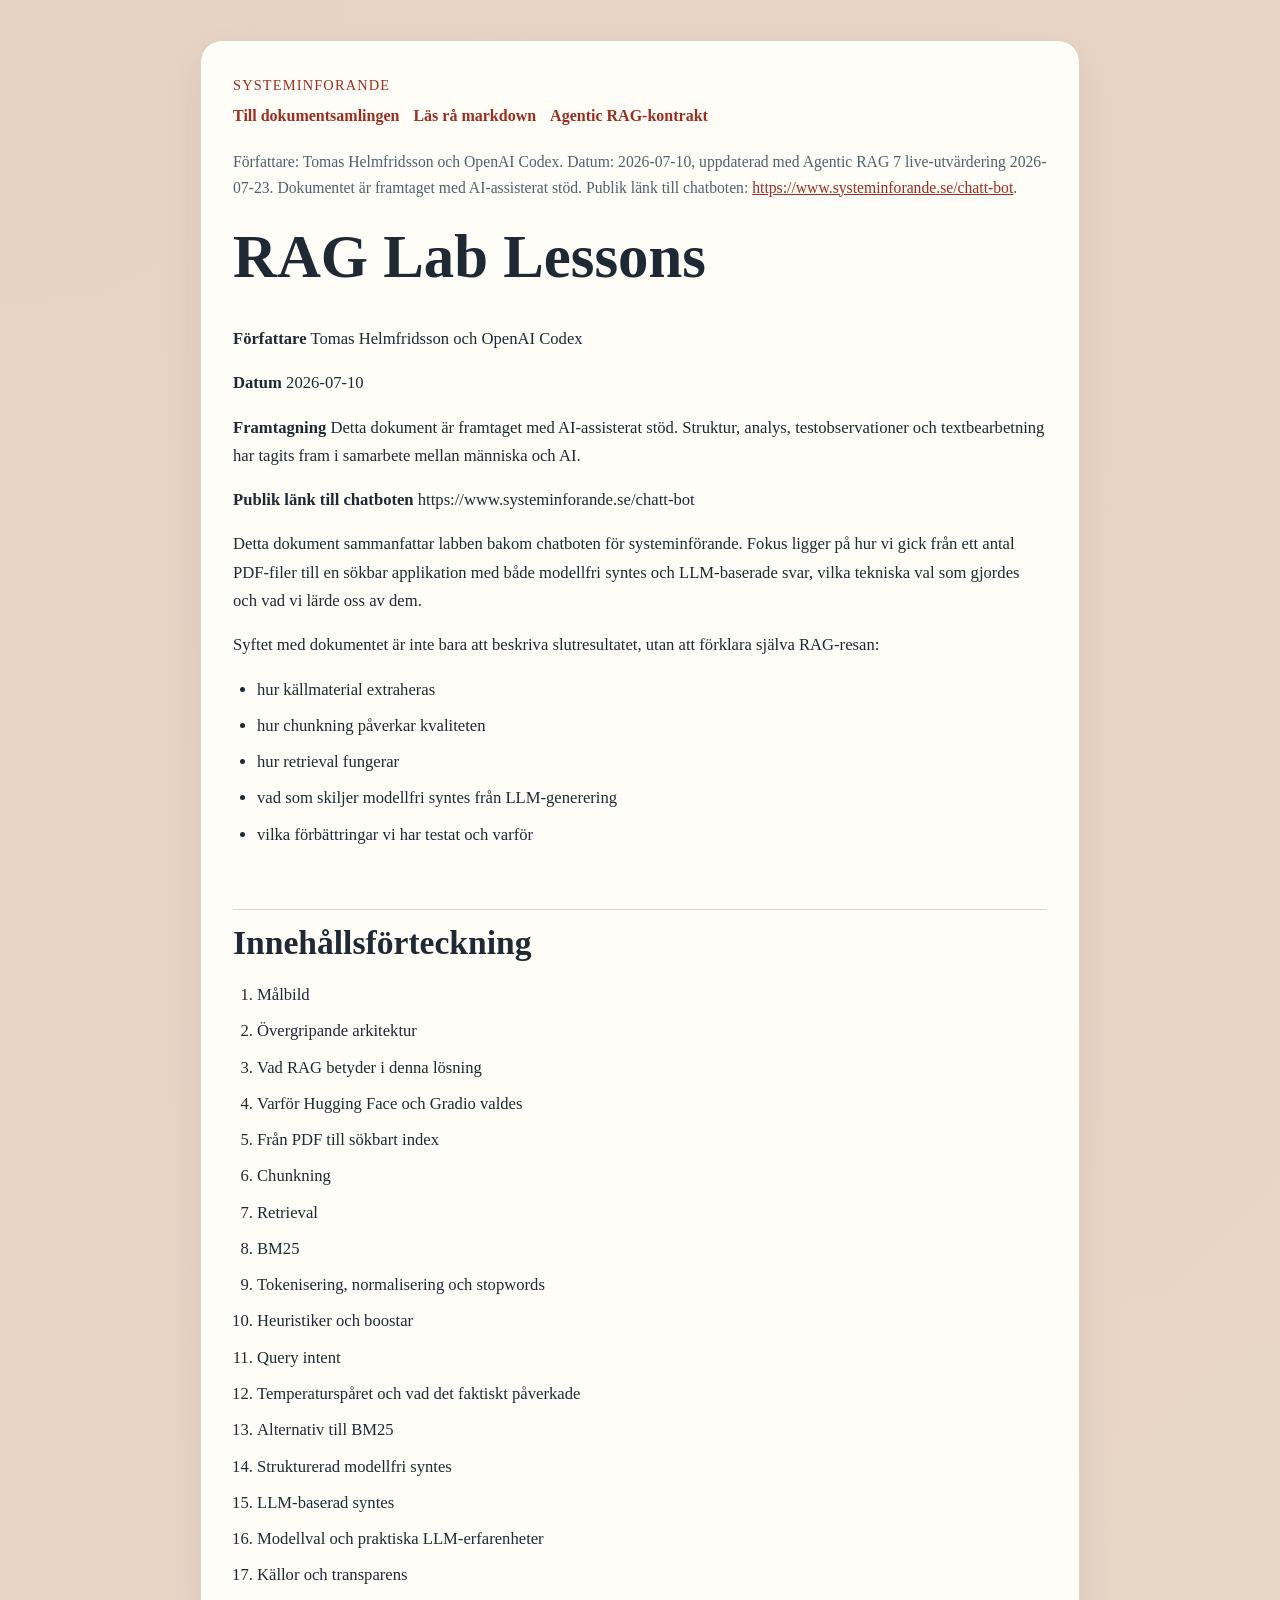
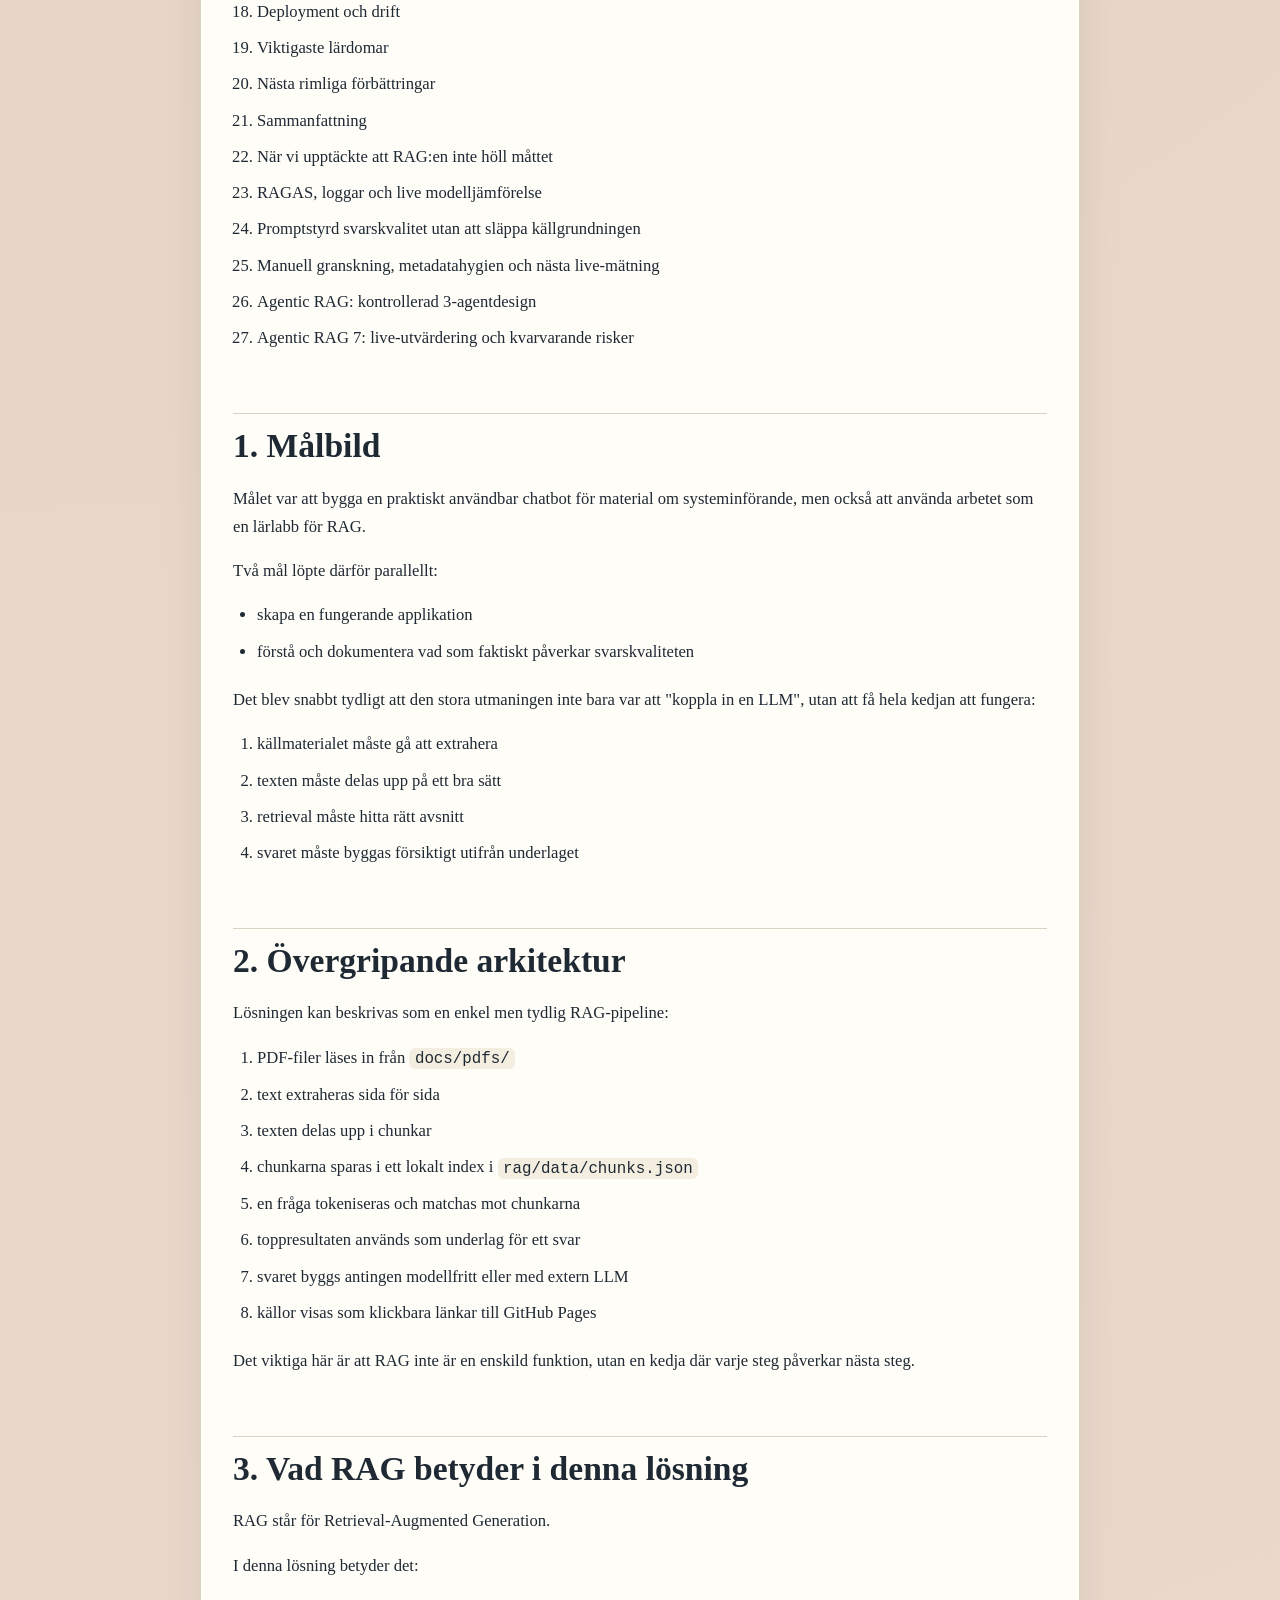
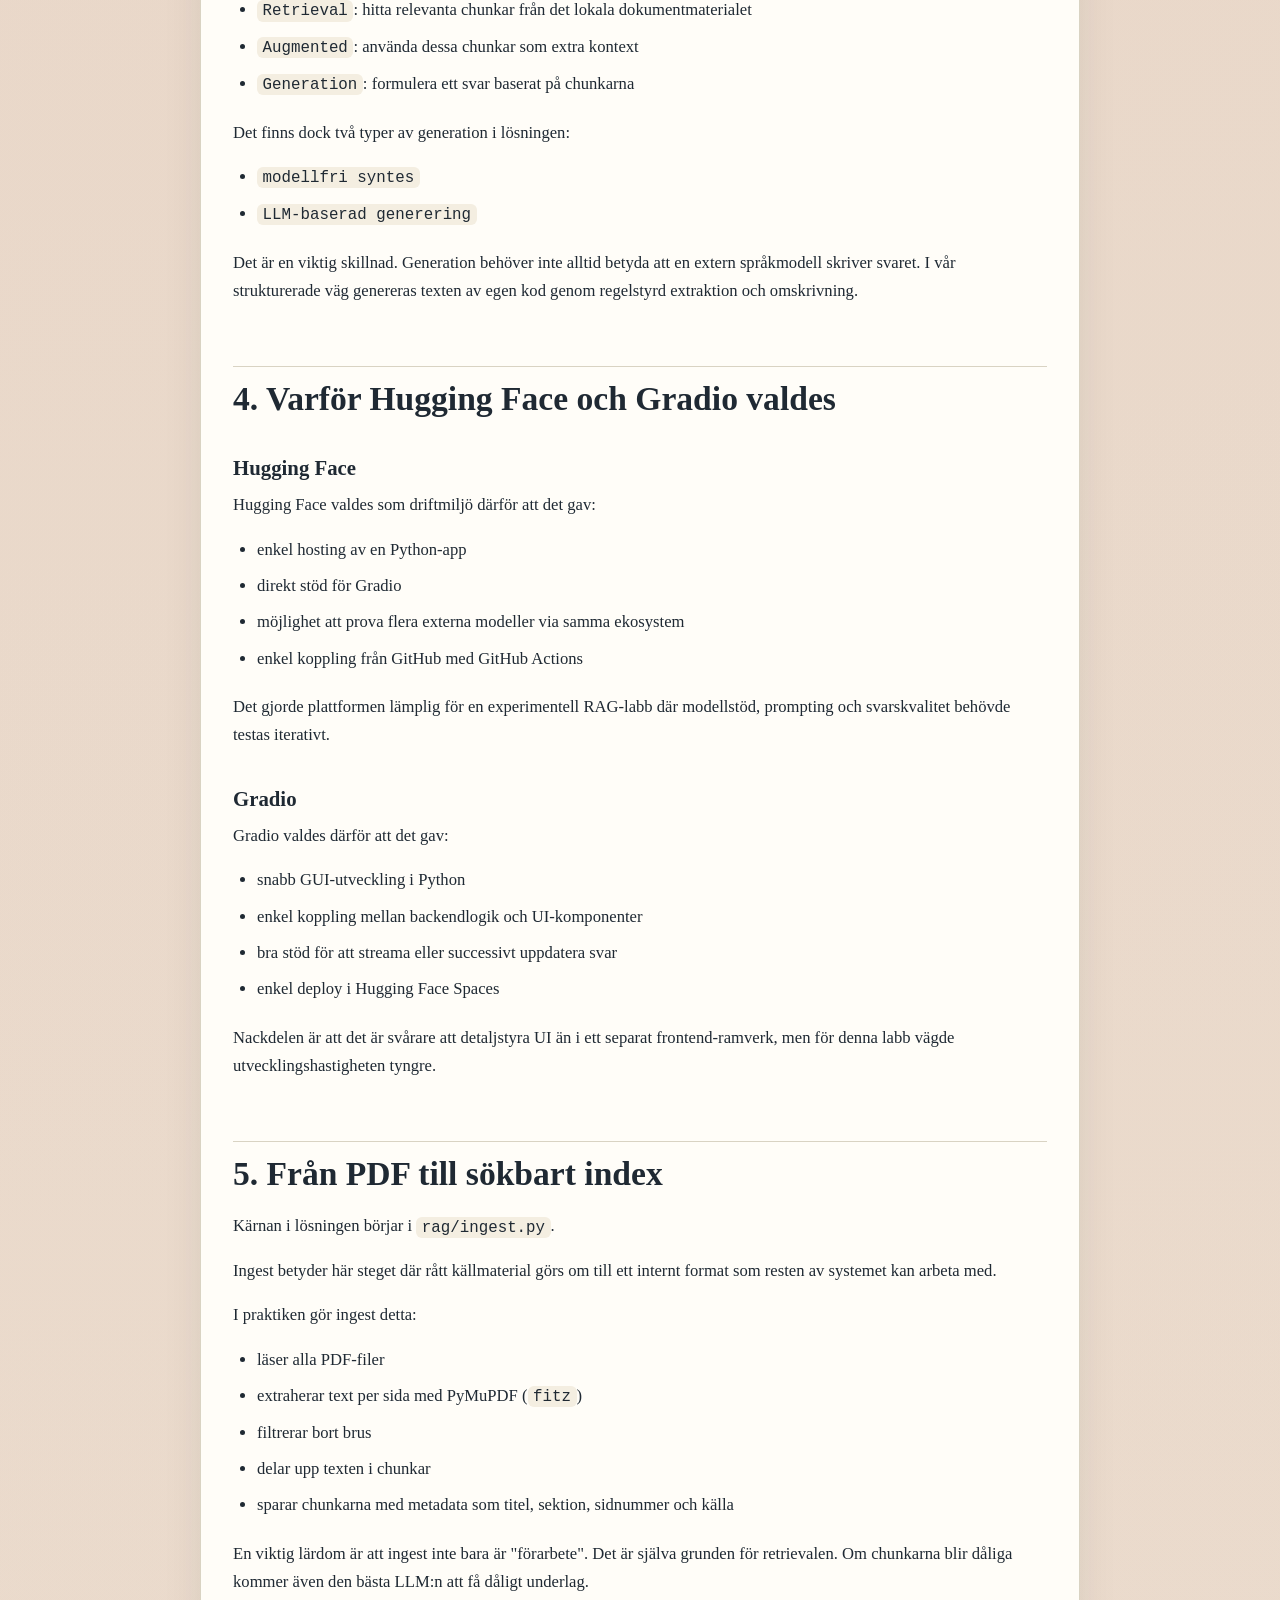
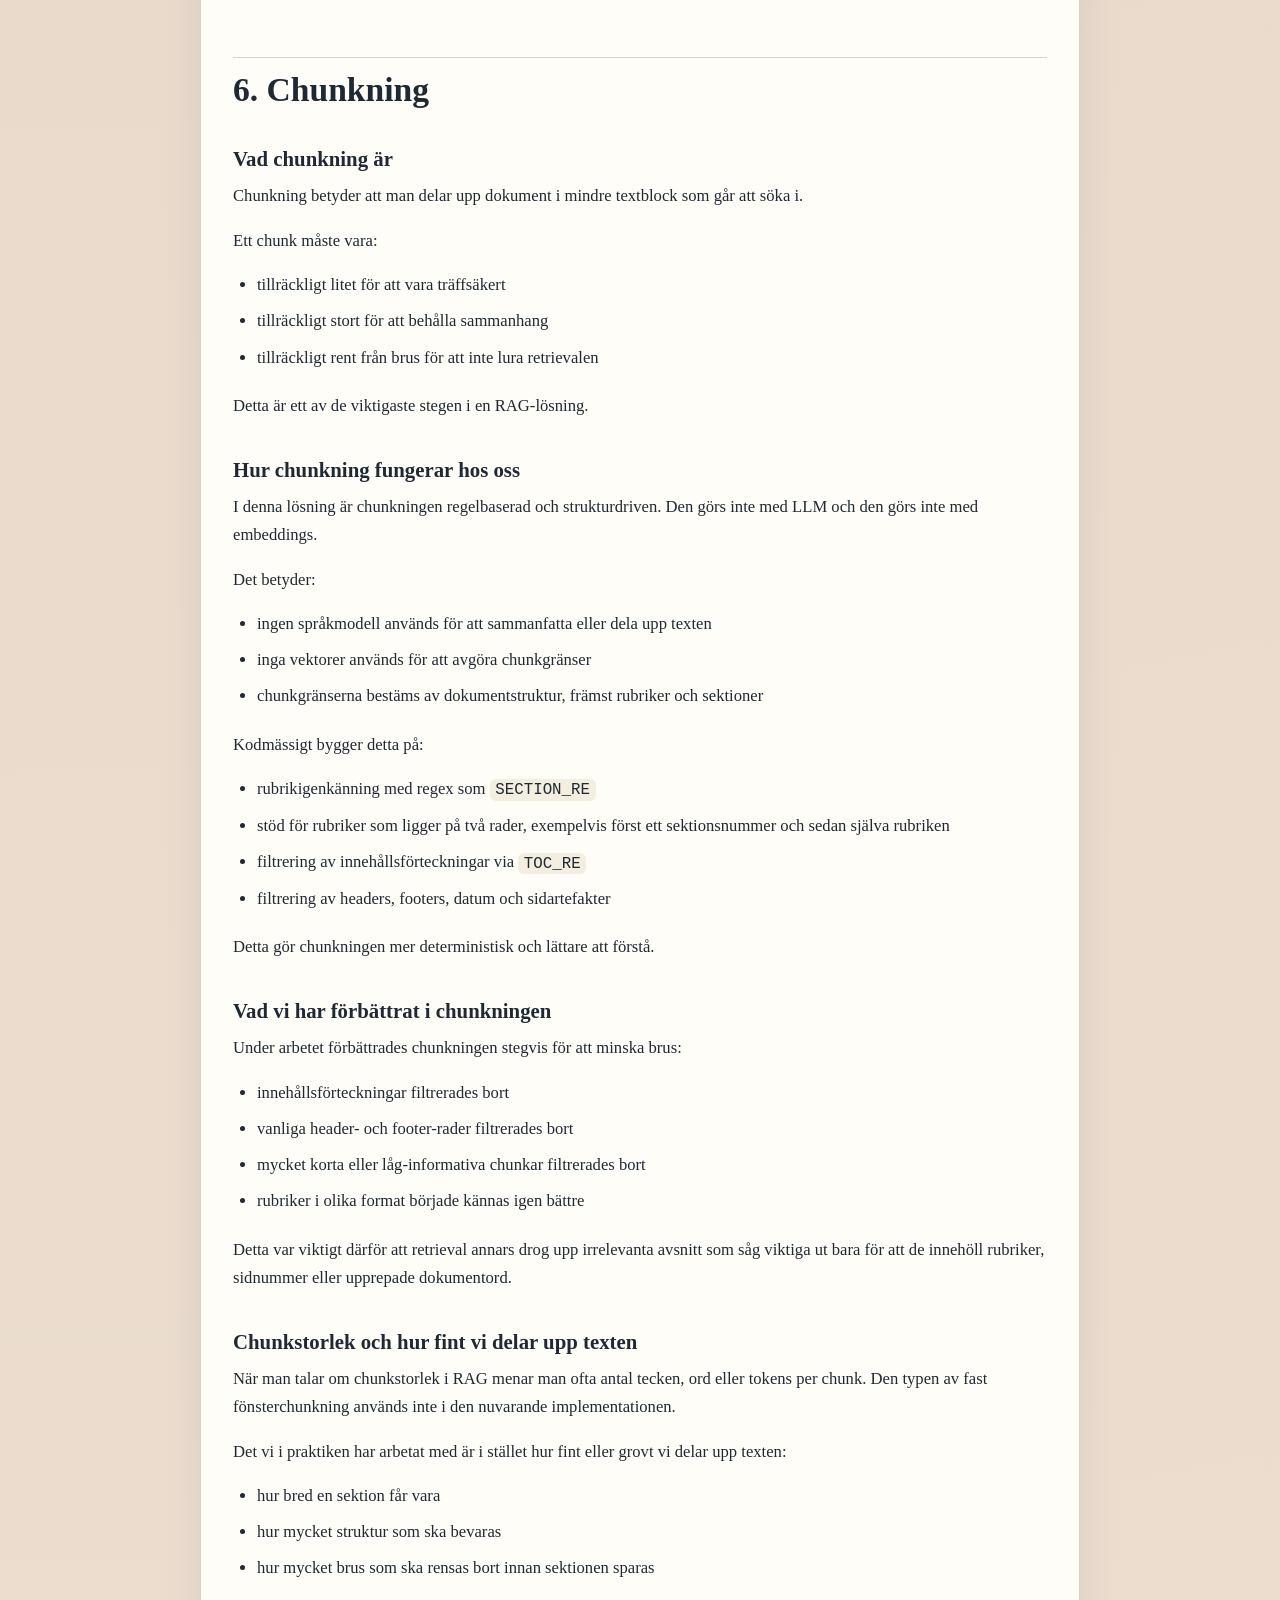
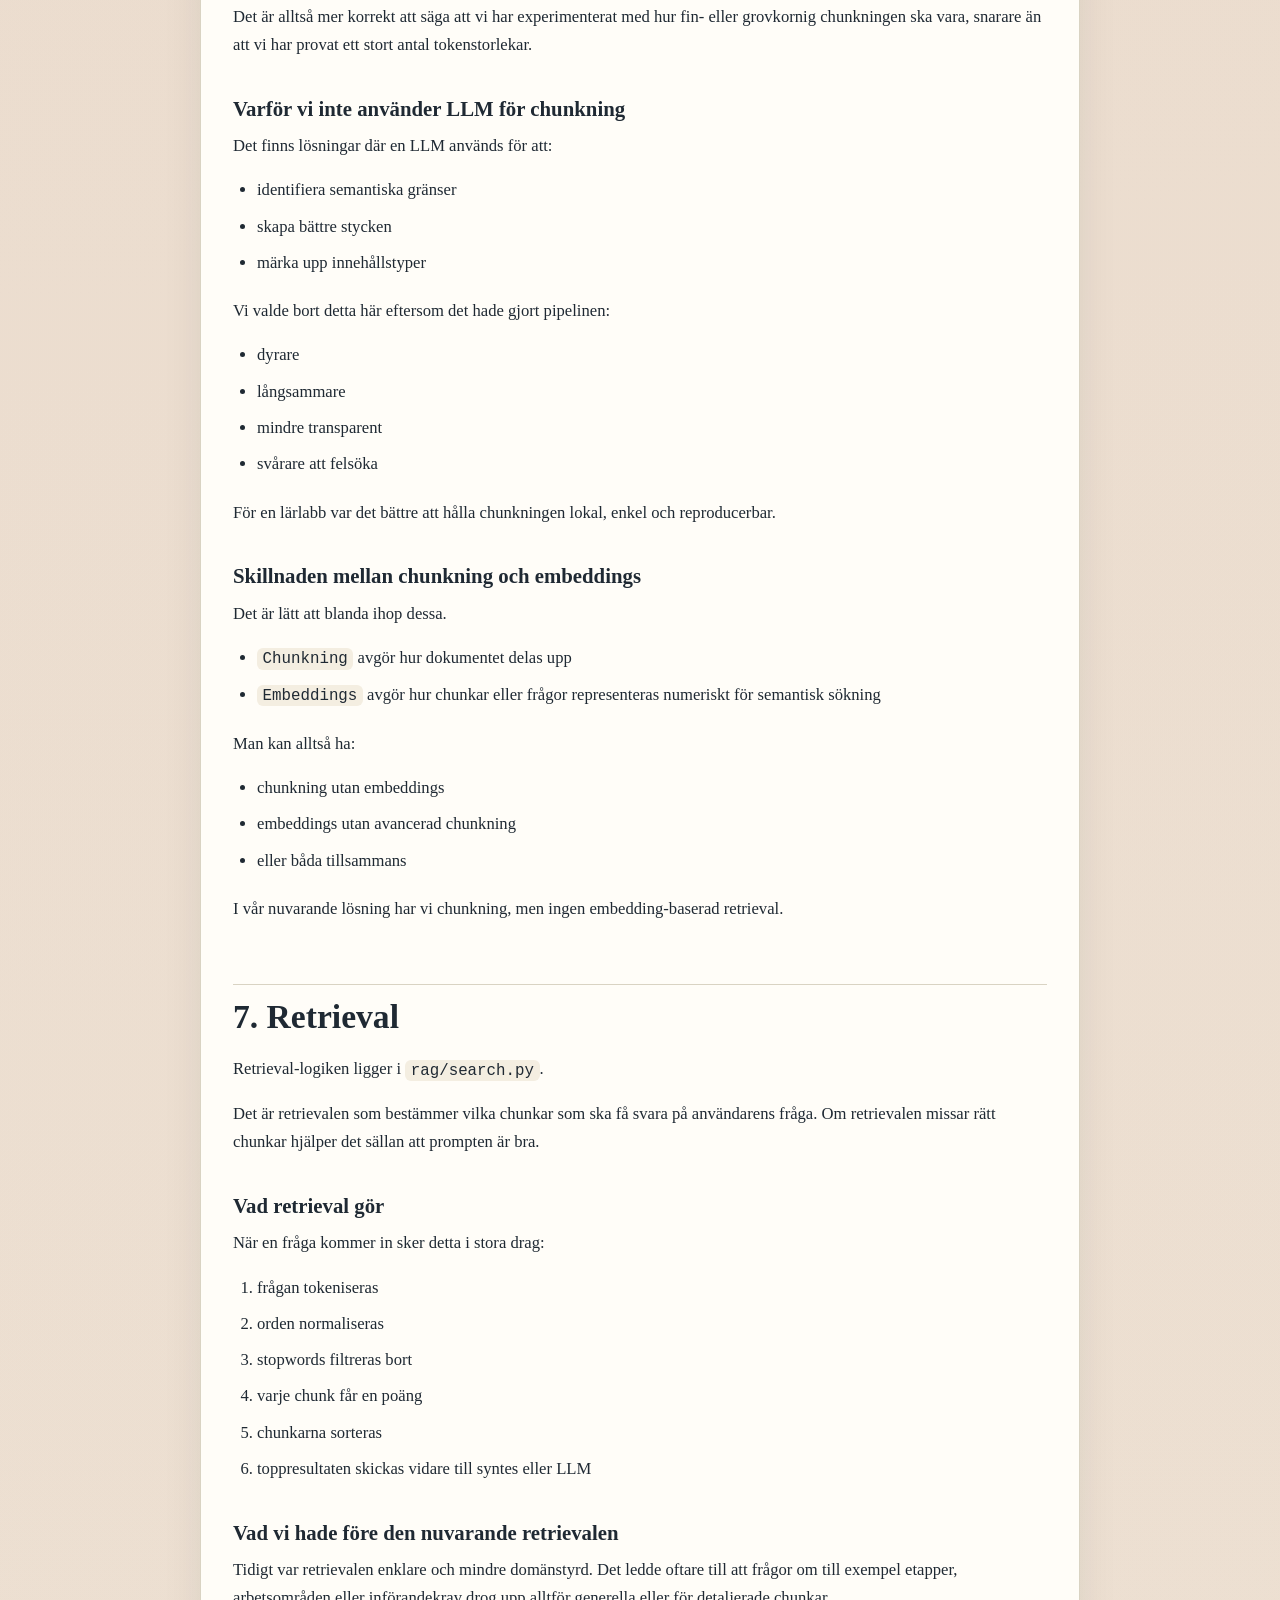
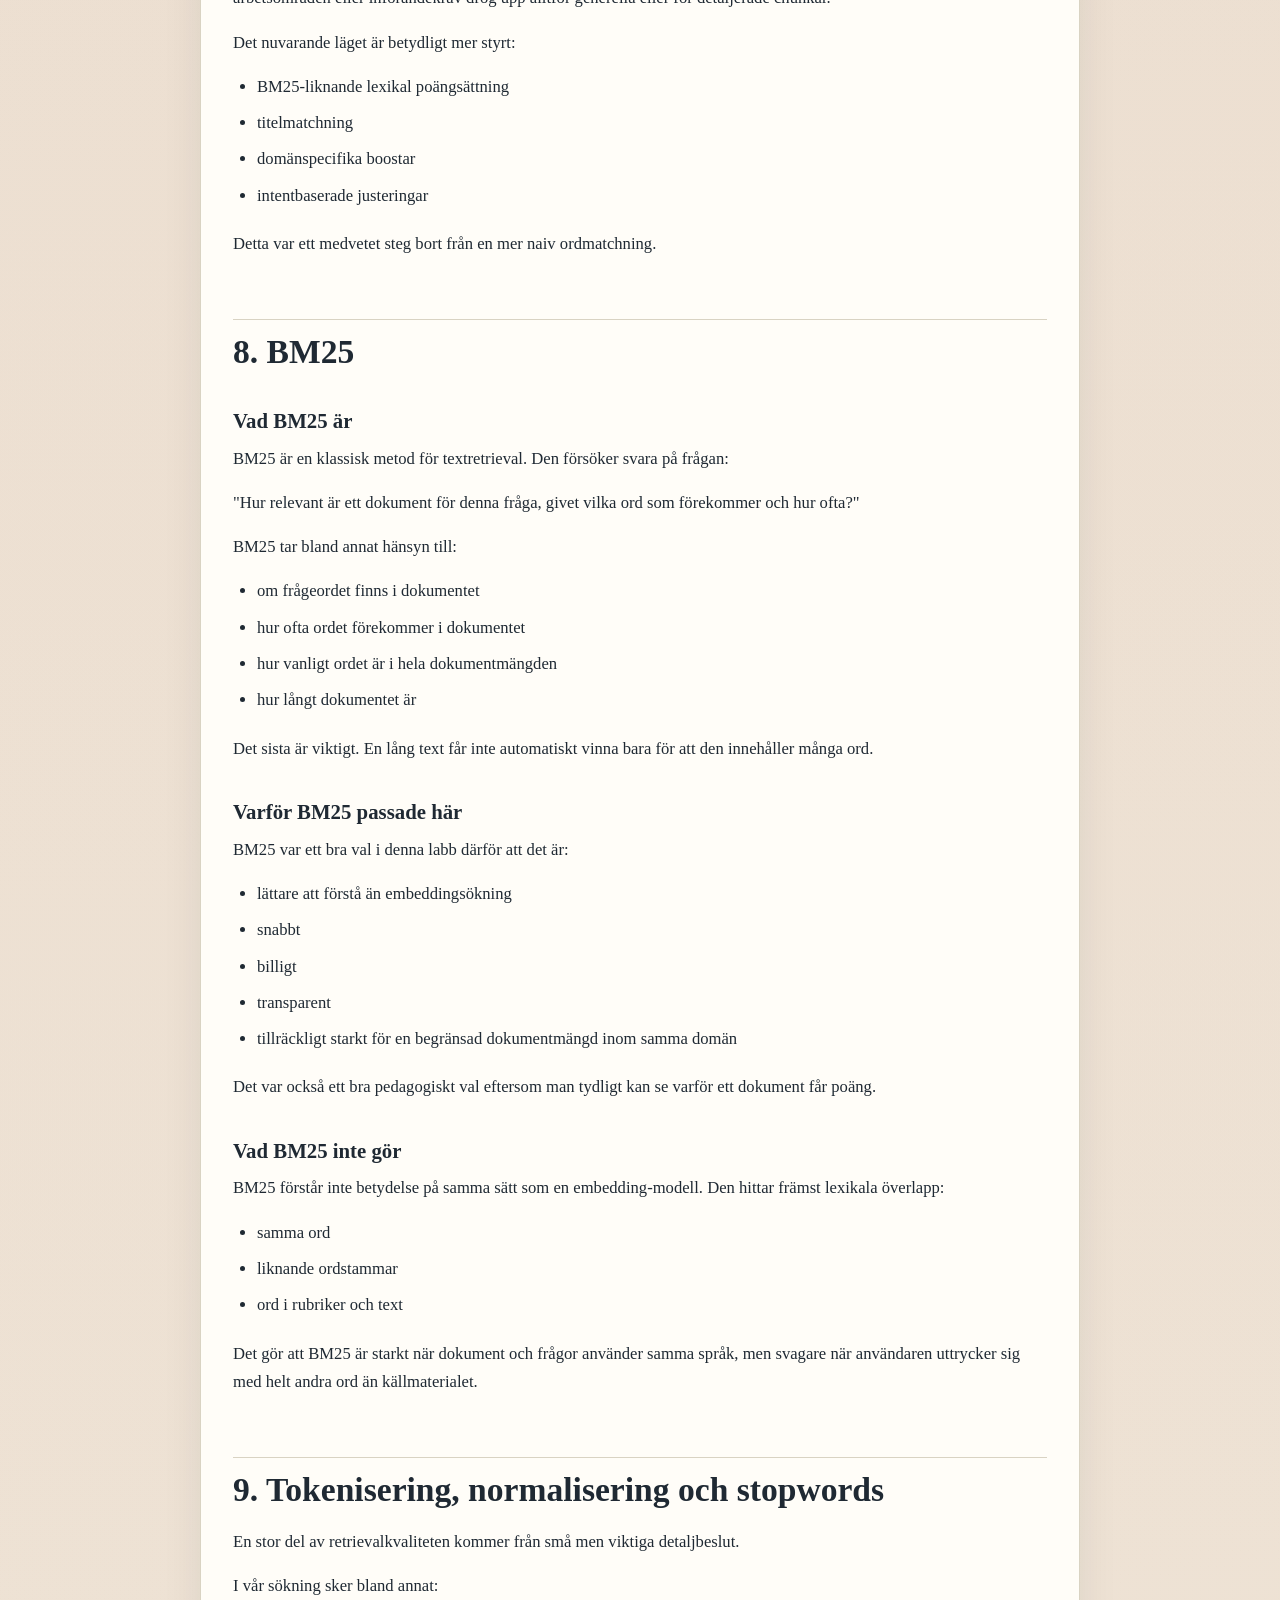
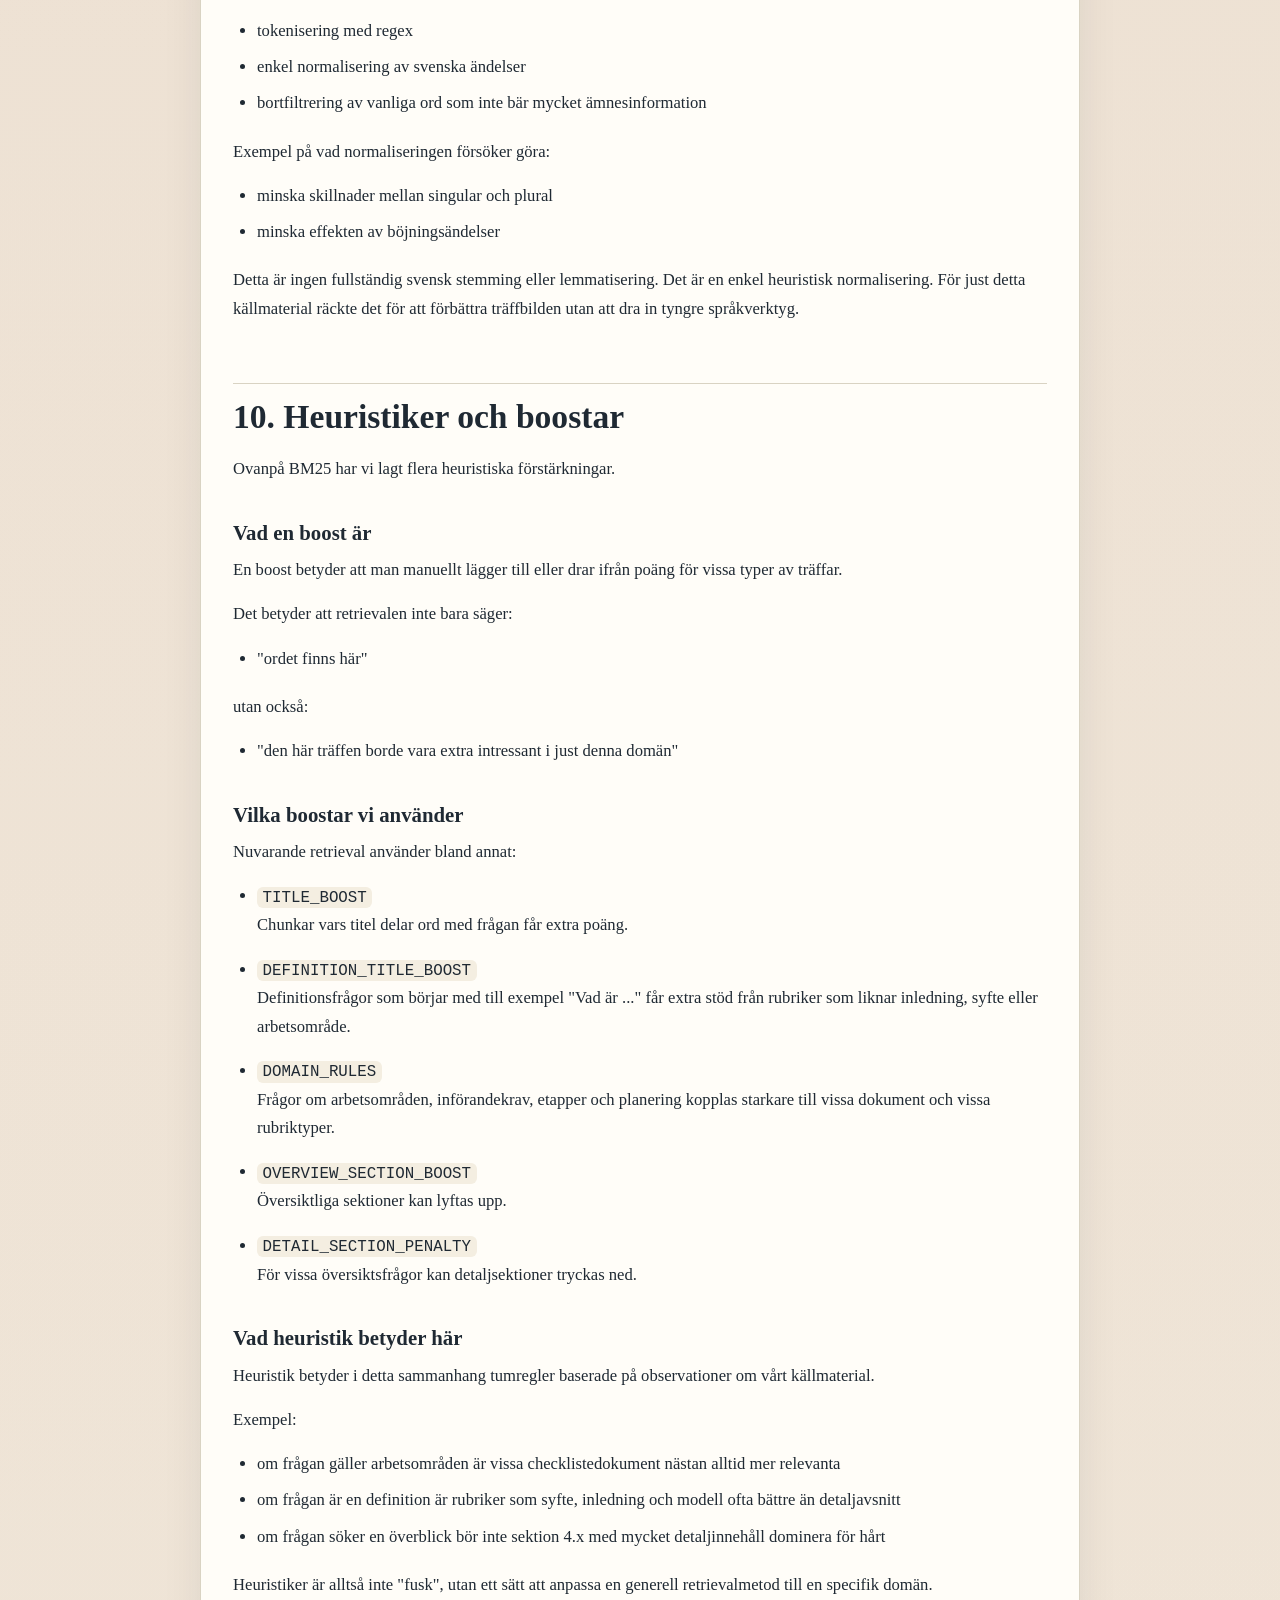
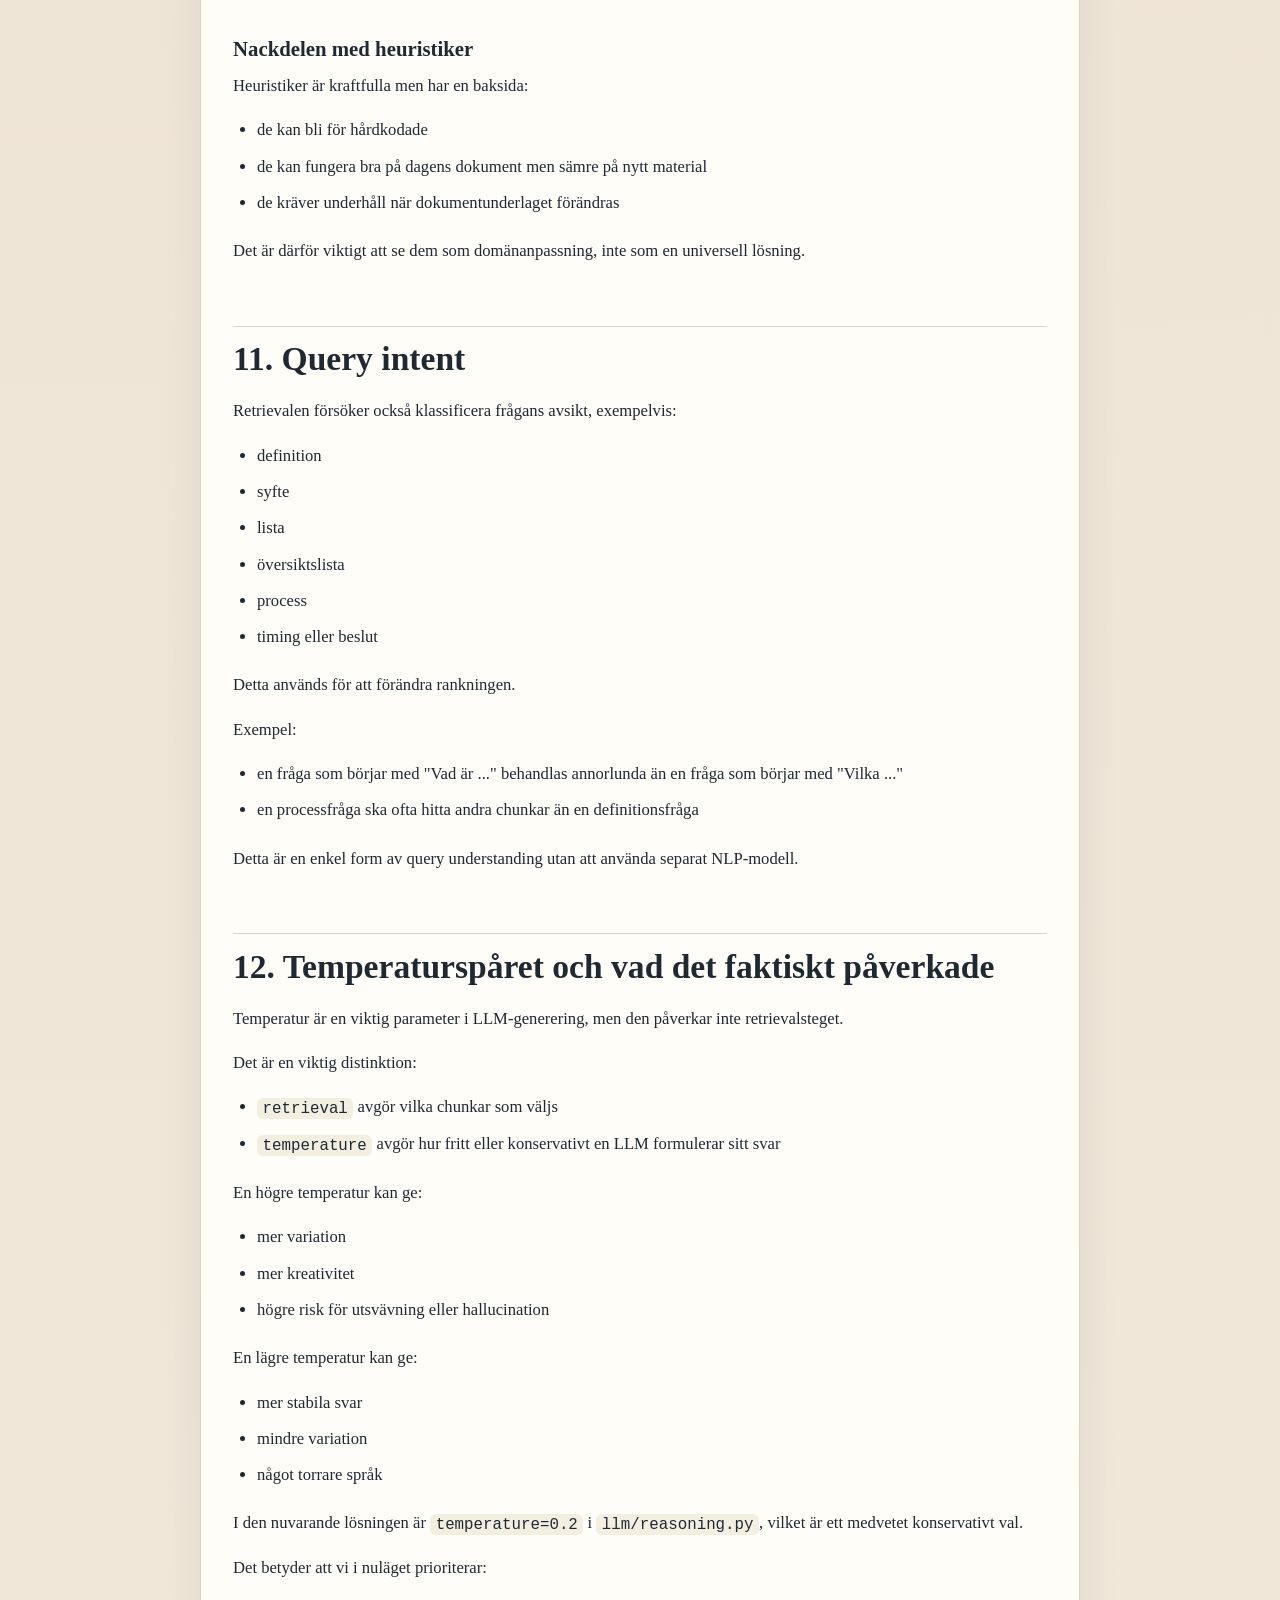
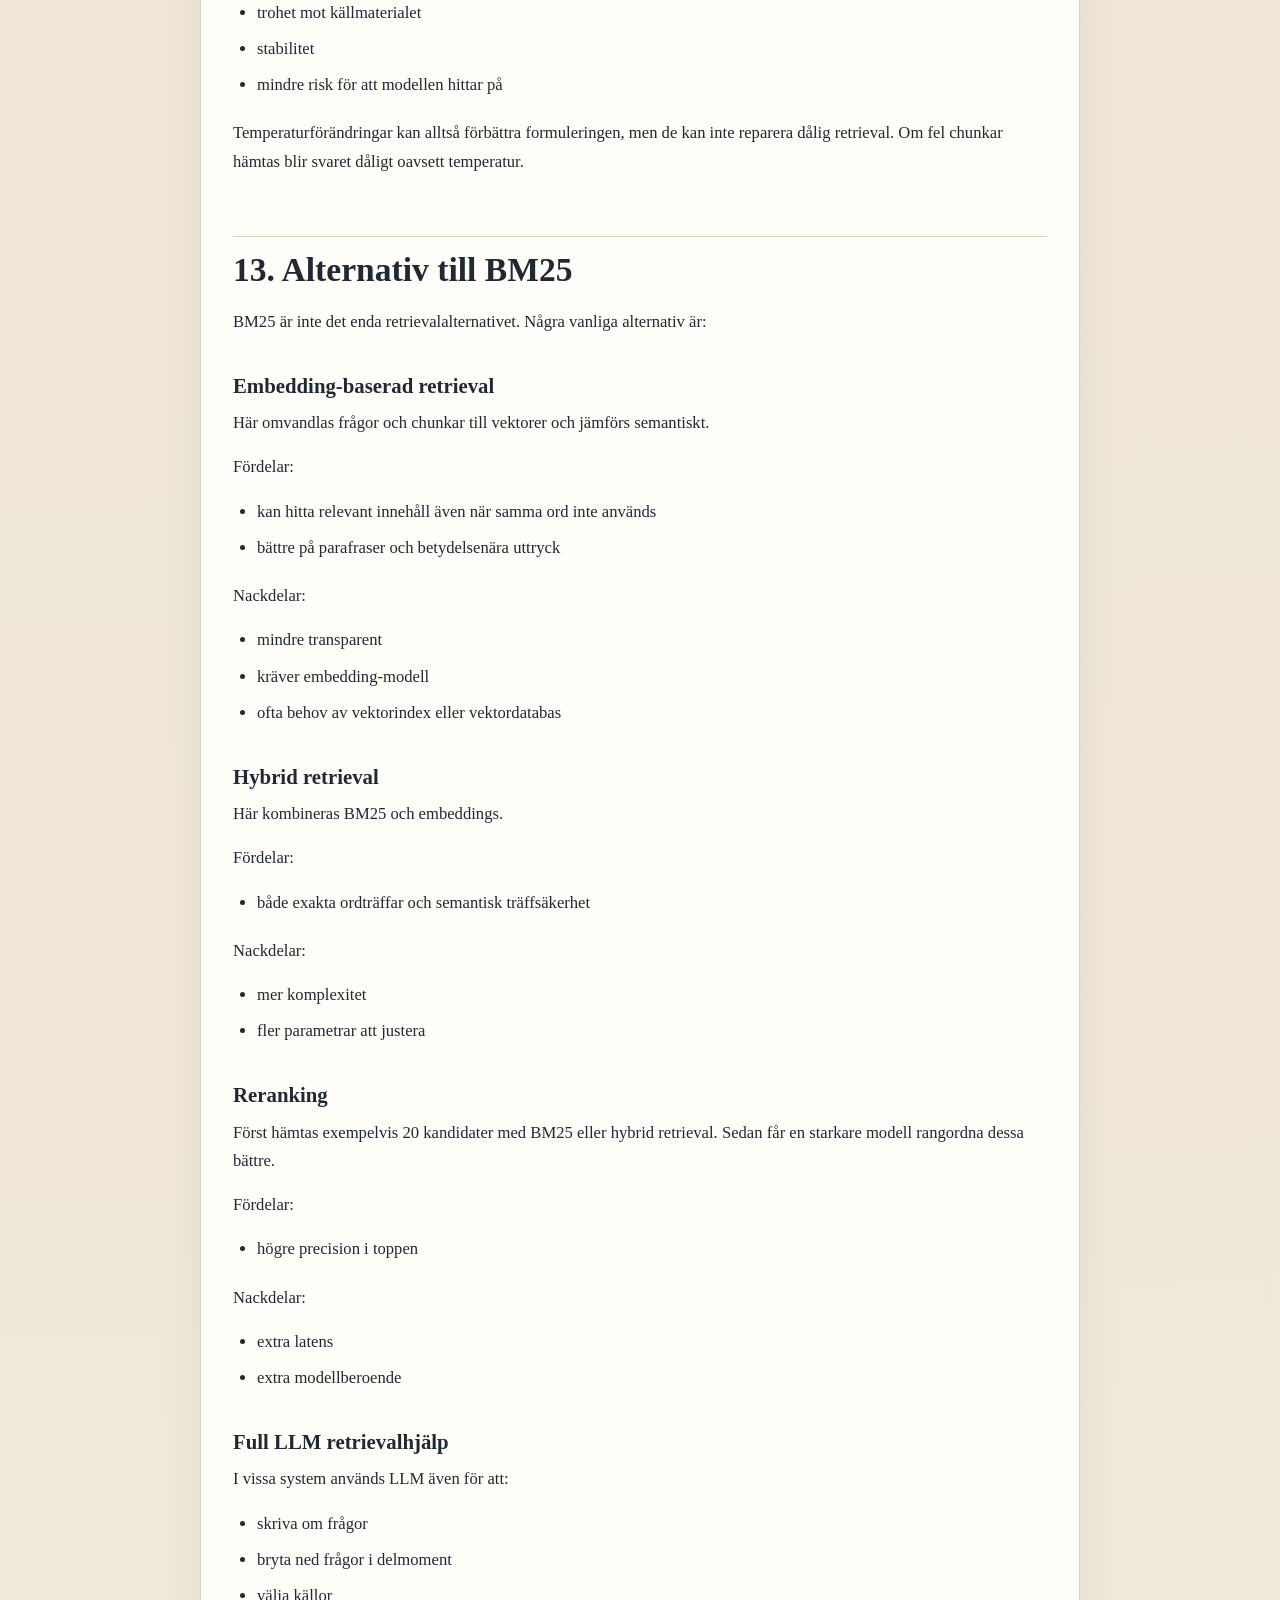
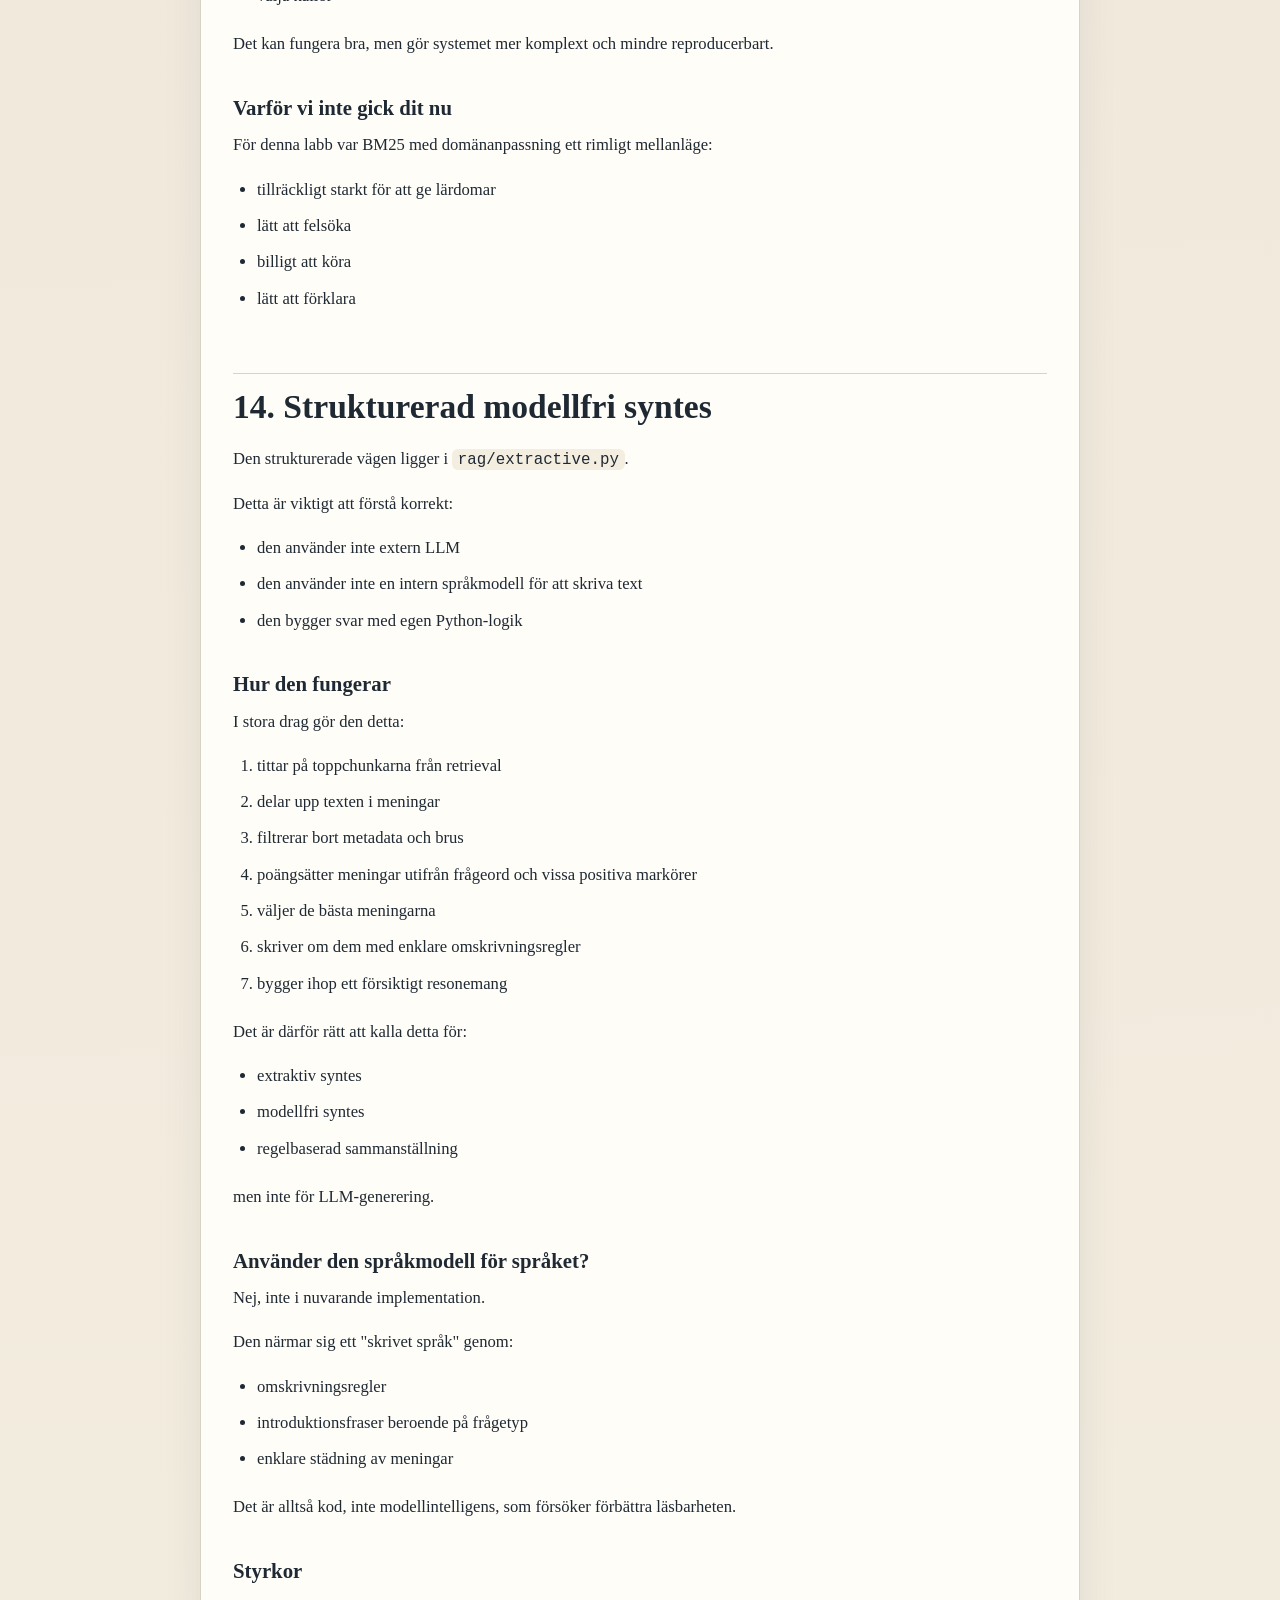
==== commit ade275a0: "feat(rag): add feature-flagged three-agent answer pipeline" ====
--- a/docs/rag-lab-lessons.html
+++ b/docs/rag-lab-lessons.html
@@ -148,7 +148,7 @@
           <a href="./RAG_LAB_LESSONS.md">Läs rå markdown</a>
           <a href="./agentic-rag-contracts.md">Agentic RAG-kontrakt</a>
         </div>
-        <p class="meta">Författare: Tomas Helmfridsson och OpenAI Codex. Datum: 2026-07-10. Dokumentet är framtaget med AI-assisterat stöd. Publik länk till chatboten: <a href="https://www.systeminforande.se/chatt-bot">https://www.systeminforande.se/chatt-bot</a>.</p>
+        <p class="meta">Författare: Tomas Helmfridsson och OpenAI Codex. Datum: 2026-07-10, uppdaterad med Agentic RAG 7 live-utvärdering 2026-07-23. Dokumentet är framtaget med AI-assisterat stöd. Publik länk till chatboten: <a href="https://www.systeminforande.se/chatt-bot">https://www.systeminforande.se/chatt-bot</a>.</p>
         <div id="content">
           <p class="muted">Laddar dokumentet…</p>
         </div>
